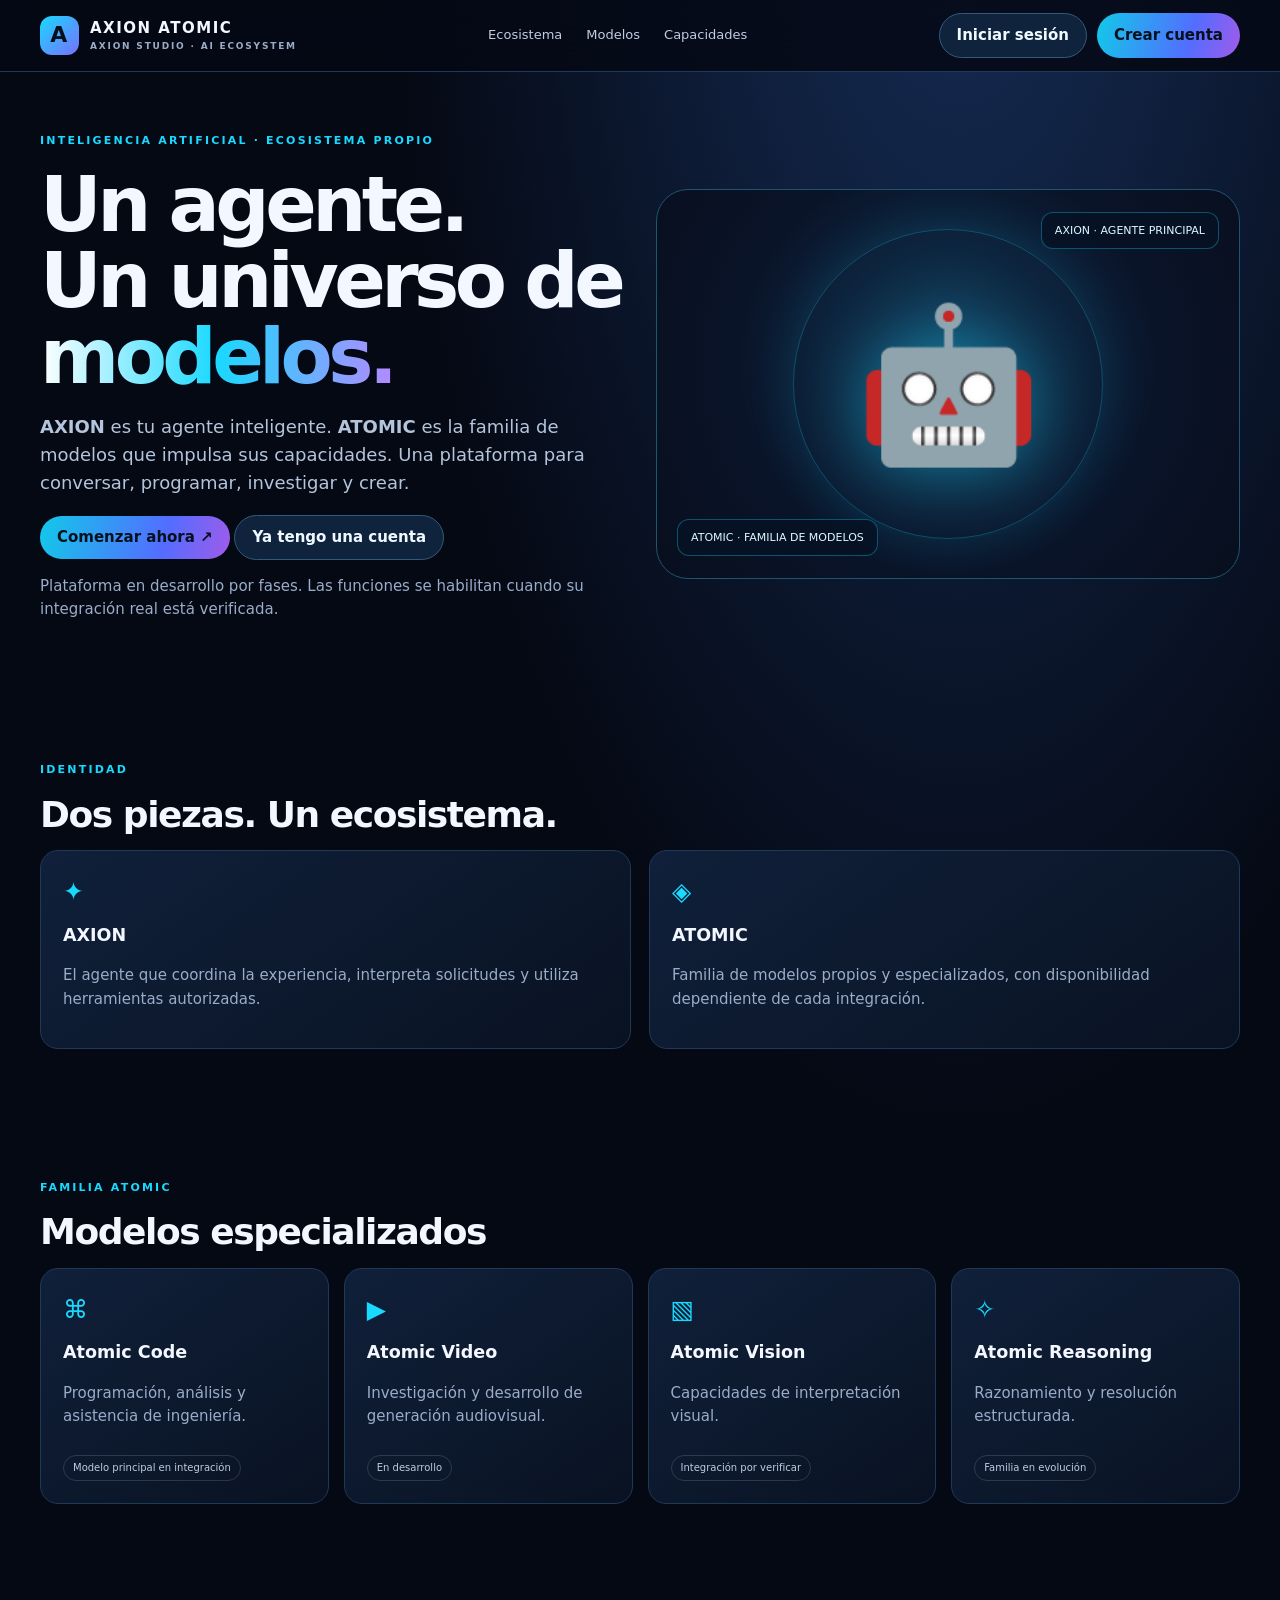
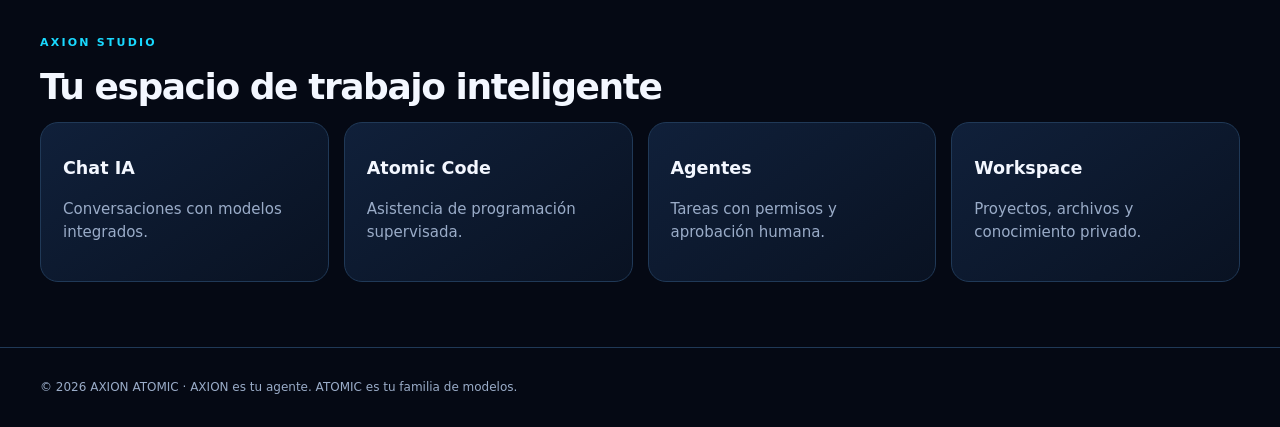
==== frontend/index.html @ 3b895f64 "fix(studio): wire multipart knowledge document upload" ====
<!doctype html>
<html lang="es">
<head>
<meta charset="utf-8"><meta name="viewport" content="width=device-width,initial-scale=1">
<meta name="theme-color" content="#050914"><meta name="description" content="AXION ATOMIC — AXION es tu agente. ATOMIC es la familia de modelos.">
<title>AXION ATOMIC — AXION STUDIO</title>
<style>
:root{color-scheme:dark;--bg:#050914;--panel:#0b162b;--panel2:#101f39;--line:#203957;--cyan:#19d9ff;--blue:#4275ff;--purple:#a855f7;--txt:#f3f7ff;--muted:#9aacc8;--ok:#58d6a0;--warn:#ffc56b}
*{box-sizing:border-box}body{margin:0;background:radial-gradient(ellipse at 75% -10%,#162e58 0,transparent 42%),var(--bg);color:var(--txt);font:15px/1.55 Inter,system-ui,Segoe UI,sans-serif}a{color:inherit;text-decoration:none}button,input,textarea{font:inherit}button{cursor:pointer}.shell{max-width:1200px;width:calc(100% - 36px);margin:auto}.top{height:72px;border-bottom:1px solid var(--line);background:#050914d9;backdrop-filter:blur(16px);position:sticky;top:0;z-index:5}.topin{height:100%;display:flex;align-items:center;justify-content:space-between}.brand{display:flex;align-items:center;gap:11px;font-weight:900;letter-spacing:.1em}.mark{width:39px;height:39px;display:grid;place-items:center;border-radius:12px;background:linear-gradient(135deg,var(--cyan),#7771ff);color:#06101d;font-size:22px}.brand small{display:block;font-size:9px;color:var(--muted);letter-spacing:.2em}.nav{display:flex;gap:24px;color:#c0cde0;font-size:13px}.actions{display:flex;gap:10px}.btn{border:1px solid #315a7a;background:#10233c;color:#eefaff;padding:10px 17px;border-radius:999px;font-weight:750}.btn.primary{background:linear-gradient(105deg,#12c9e9,#536dff 65%,#a05bea);border:0;color:#06111e}.btn:disabled{opacity:.45;cursor:not-allowed}.hero{min-height:570px;display:grid;grid-template-columns:1fr 1fr;align-items:center;gap:32px;padding:60px 0}.eyebrow{font-size:11px;letter-spacing:.2em;text-transform:uppercase;color:var(--cyan);font-weight:850}.hero h1{font-size:clamp(44px,6vw,76px);line-height:1;letter-spacing:-.06em;margin:18px 0}.gradient{background:linear-gradient(90deg,#fff,var(--cyan),#b38aff);color:transparent;background-clip:text}.lead{color:#b4c4db;font-size:18px;max-width:560px}.heroart{min-height:390px;border:1px solid #1d5470;border-radius:32px;background:radial-gradient(circle at 50% 45%,#123b5a,#0a1429 58%,#080e1d);display:grid;place-items:center;position:relative;overflow:hidden}.robot{font-size:150px;filter:drop-shadow(0 0 35px #19d9ff75)}.orbit{position:absolute;width:310px;height:310px;border:1px solid #19d9ff42;border-radius:50%;box-shadow:0 0 50px #19d9ff20}.heroart .tag{position:absolute;border:1px solid #19d9ff55;background:#061224d9;padding:9px 13px;border-radius:12px;font-size:11px;color:#dffaff}.tag.a{top:22px;right:20px}.tag.b{bottom:22px;left:20px}.section{padding:65px 0}.section h2{font-size:36px;letter-spacing:-.04em;margin:8px 0}.muted{color:var(--muted)}.grid{display:grid;grid-template-columns:repeat(4,1fr);gap:15px}.card{border:1px solid var(--line);background:linear-gradient(145deg,#10203a,#091222);border-radius:18px;padding:22px}.card h3{margin:10px 0 5px}.icon{font-size:25px;color:var(--cyan)}.pill{display:inline-block;margin-top:12px;border:1px solid #ffffff24;border-radius:99px;padding:4px 9px;font-size:10px;color:#c0cde0}.split{display:grid;grid-template-columns:1fr 1fr;gap:18px}.foot{padding:30px 0;border-top:1px solid var(--line);color:var(--muted);font-size:12px}
.overlay{position:fixed;inset:0;z-index:20;background:#020611d9;backdrop-filter:blur(10px);display:none;align-items:center;justify-content:center;padding:16px}.overlay.open{display:flex}.dialog{width:min(100%,450px);max-height:92vh;overflow:auto;background:linear-gradient(145deg,#122440,#080f1e);border:1px solid #286080;border-radius:24px;padding:27px;position:relative;box-shadow:0 25px 90px #000b}.close{position:absolute;right:15px;top:12px;border:1px solid #ffffff2b;background:#ffffff0c;color:white;border-radius:50%;width:34px;height:34px;font-size:20px}.tabs{display:grid;grid-template-columns:1fr 1fr;background:#ffffff0b;padding:4px;border-radius:12px;margin:20px 0}.tab{border:0;background:none;color:var(--muted);padding:10px;border-radius:9px}.tab.active{background:#245a82;color:white}.field{display:block;font-size:12px;color:#cbd8e9;margin:12px 0 6px}.input{width:100%;background:#050b18;border:1px solid #29415c;border-radius:10px;padding:12px;color:white;outline:none}.input:focus{border-color:var(--cyan)}.full{width:100%;margin-top:17px}.notice{display:none;margin-top:13px;border:1px solid #bd9149;background:#3b2a12;color:#ffe0a6;border-radius:10px;padding:10px;font-size:12px}.notice.show{display:block}.provider{display:grid;grid-template-columns:1fr 1fr;gap:9px}.provider button{padding:11px;background:#ffffff09;border:1px solid #ffffff25;border-radius:10px;color:#dceaff}.provider button:disabled{opacity:.5;cursor:not-allowed}.workspace{display:none;min-height:80vh}.workspace.show{display:block}.appgrid{display:grid;grid-template-columns:230px 1fr;gap:18px;padding:25px 0}.side,.mainpanel{background:#0b162b;border:1px solid var(--line);border-radius:17px;padding:18px}.side button{display:block;width:100%;text-align:left;padding:10px;border:0;border-radius:9px;background:none;color:#b9c9df;margin:3px 0}.side button.active,.side button:hover{background:#12324d;color:var(--cyan)}.mainpanel{min-height:440px}.adminflag{color:var(--warn);font-size:11px}.hidden{display:none!important}
@media(max-width:850px){.nav{display:none}.hero{grid-template-columns:1fr;text-align:center}.lead{margin:auto}.heroart{min-height:330px}.grid{grid-template-columns:repeat(2,1fr)}}@media(max-width:560px){.shell{width:calc(100% - 26px)}.top{height:64px}.brand{font-size:12px}.actions .btn{padding:8px 10px;font-size:11px}.hero{padding:45px 0}.hero h1{font-size:48px}.grid,.split{grid-template-columns:1fr 1fr}.card{padding:15px}.appgrid{grid-template-columns:1fr}.side{display:flex;overflow:auto}.side button{white-space:nowrap;width:auto}.section h2{font-size:29px}}
</style></head>
<body>
<header class="top"><div class="shell topin"><a class="brand" href="#"><span class="mark">A</span><span>AXION ATOMIC<small>AXION STUDIO · AI ECOSYSTEM</small></span></a><nav class="nav"><a href="#ecosistema">Ecosistema</a><a href="#modelos">Modelos</a><a href="#capacidades">Capacidades</a></nav><div class="actions"><button class="btn" data-open="login">Iniciar sesión</button><button class="btn primary" data-open="register">Crear cuenta</button></div></div></header>
<main id="public">
<section class="shell hero"><div><div class="eyebrow">Inteligencia artificial · Ecosistema propio</div><h1>Un agente.<br>Un universo de <span class="gradient">modelos.</span></h1><p class="lead"><b>AXION</b> es tu agente inteligente. <b>ATOMIC</b> es la familia de modelos que impulsa sus capacidades. Una plataforma para conversar, programar, investigar y crear.</p><p><button class="btn primary" data-open="register">Comenzar ahora ↗</button> <button class="btn" data-open="login">Ya tengo una cuenta</button></p><p class="muted">Plataforma en desarrollo por fases. Las funciones se habilitan cuando su integración real está verificada.</p></div><div class="heroart"><div class="orbit"></div><div class="robot" aria-label="Emblema visual de Axion">🤖</div><div class="tag a">AXION · AGENTE PRINCIPAL</div><div class="tag b">ATOMIC · FAMILIA DE MODELOS</div></div></section>
<section class="section" id="ecosistema"><div class="shell"><div class="eyebrow">Identidad</div><h2>Dos piezas. Un ecosistema.</h2><div class="split"><article class="card"><div class="icon">✦</div><h3>AXION</h3><p class="muted">El agente que coordina la experiencia, interpreta solicitudes y utiliza herramientas autorizadas.</p></article><article class="card"><div class="icon">◈</div><h3>ATOMIC</h3><p class="muted">Familia de modelos propios y especializados, con disponibilidad dependiente de cada integración.</p></article></div></div></section>
<section class="section" id="modelos"><div class="shell"><div class="eyebrow">Familia Atomic</div><h2>Modelos especializados</h2><div class="grid"><article class="card"><div class="icon">⌘</div><h3>Atomic Code</h3><p class="muted">Programación, análisis y asistencia de ingeniería.</p><span class="pill">Modelo principal en integración</span></article><article class="card"><div class="icon">▶</div><h3>Atomic Video</h3><p class="muted">Investigación y desarrollo de generación audiovisual.</p><span class="pill">En desarrollo</span></article><article class="card"><div class="icon">▧</div><h3>Atomic Vision</h3><p class="muted">Capacidades de interpretación visual.</p><span class="pill">Integración por verificar</span></article><article class="card"><div class="icon">✧</div><h3>Atomic Reasoning</h3><p class="muted">Razonamiento y resolución estructurada.</p><span class="pill">Familia en evolución</span></article></div></div></section>
<section class="section" id="capacidades"><div class="shell"><div class="eyebrow">AXION STUDIO</div><h2>Tu espacio de trabajo inteligente</h2><div class="grid"><article class="card"><h3>Chat IA</h3><p class="muted">Conversaciones con modelos integrados.</p></article><article class="card"><h3>Atomic Code</h3><p class="muted">Asistencia de programación supervisada.</p></article><article class="card"><h3>Agentes</h3><p class="muted">Tareas con permisos y aprobación humana.</p></article><article class="card"><h3>Workspace</h3><p class="muted">Proyectos, archivos y conocimiento privado.</p></article></div></div></section>
</main>
<section class="workspace" id="workspace"><div class="shell appgrid"><aside class="side"><button class="active" data-view="home">⌂ Inicio</button><button data-view="chat">✦ Chat IA</button><button data-view="models">◈ Modelos</button><button data-view="agents">◇ Agentes</button><button data-view="code">⌘ Atomic Code</button><button data-view="video">▶ Atomic Video</button><button data-view="projects">▤ Proyectos</button><button data-view="payments">$ Pagos</button><button data-view="knowledge">▧ Conocimiento</button><button data-view="admin" id="adminNav" class="hidden">⚙ Administración</button><button id="logout">Cerrar sesión</button></aside><div class="mainpanel"><div id="viewContent"><div class="eyebrow">AXION STUDIO</div><h2>Tu espacio de trabajo</h2><p class="muted">La sesión se ha validado con el servicio de identidad. Los módulos se conectarán progresivamente a sus APIs autorizadas.</p></div></div></div></section>
<footer class="foot"><div class="shell">© <span id="year"></span> AXION ATOMIC · AXION es tu agente. ATOMIC es tu familia de modelos.</div></footer>
<div class="overlay" id="authOverlay" role="dialog" aria-modal="true" aria-labelledby="authTitle"><div class="dialog"><button class="close" id="closeAuth" aria-label="Cerrar">×</button><div class="brand"><span class="mark">A</span><span>AXION ATOMIC<small>ACCESO SEGURO</small></span></div><h2 id="authTitle">Bienvenido</h2><p class="muted" id="authDesc">Accede a tu espacio de trabajo.</p><div class="tabs"><button class="tab active" data-mode="login">Iniciar sesión</button><button class="tab" data-mode="register">Crear cuenta</button></div><div class="provider"><button type="button" data-oauth="google">G · Continuar con Google</button><button type="button" data-oauth="github">⌘ Continuar con GitHub</button></div><p class="muted" style="font-size:11px">Acceso con Google o GitHub. El administrador debe configurar las credenciales del proveedor.</p><form id="authForm"><div id="nameWrap" class="hidden"><label class="field" for="displayName">Nombre</label><input class="input" id="displayName" autocomplete="name"></div><label class="field" for="email">Correo electrónico</label><input class="input" id="email" type="email" required autocomplete="email"><label class="field" for="password">Contraseña</label><input class="input" id="password" type="password" required minlength="12" autocomplete="current-password"><div id="termsWrap"><label class="field"><input type="checkbox" id="terms"> Acepto los términos y la política de privacidad para crear mi cuenta o continuar con Google/GitHub.</label></div><button class="btn primary full" id="submitAuth">Iniciar sesión</button></form><div class="row" style="display:flex;gap:12px;flex-wrap:wrap;margin-top:12px"><button type="button" class="muted" id="forgotPassword">Olvidé mi contraseña</button><button type="button" class="muted" id="resendVerification">Reenviar verificación</button></div><div class="notice" id="authNotice" role="status" aria-live="polite"></div><p class="muted" style="font-size:10px">La autenticación depende de que el backend esté habilitado de forma segura. No se crean sesiones falsas desde esta interfaz.</p></div></div>
<script>
const API='';let mode='login';const $=s=>document.querySelector(s);const overlay=$('#authOverlay');function notice(t){$('#authNotice').textContent=t;$('#authNotice').classList.add('show')}
function setMode(m){mode=m;$('#authTitle').textContent=m==='register'?'Crear cuenta AXION':'Bienvenido a AXION';$('#authDesc').textContent=m==='register'?'Regístrate con tu correo electrónico.':'Inicia sesión para entrar a AXION STUDIO.';$('#nameWrap').classList.toggle('hidden',m!=='register');$('#terms').required=m==='register';$('#displayName').required=m==='register';$('#password').autocomplete=m==='register'?'new-password':'current-password';$('#submitAuth').textContent=m==='register'?'Crear cuenta':'Iniciar sesión';document.querySelectorAll('[data-mode]').forEach(b=>b.classList.toggle('active',b.dataset.mode===m));$('#authNotice').classList.remove('show')}
function openAuth(m){setMode(m);overlay.classList.add('open');document.body.style.overflow='hidden'}function closeAuth(){overlay.classList.remove('open');document.body.style.overflow=''}
document.querySelectorAll('[data-open]').forEach(b=>b.addEventListener('click',()=>openAuth(b.dataset.open)));
document.querySelectorAll('[data-oauth]').forEach(b=>b.addEventListener('click',()=>{if(!$('#terms').checked){notice('Debes aceptar los términos y la política de privacidad para continuar con Google o GitHub.');return;}location.href=API+'/auth/oauth/'+b.dataset.oauth+'/start?terms_accepted=true';}));document.querySelectorAll('[data-mode]').forEach(b=>b.addEventListener('click',()=>setMode(b.dataset.mode)));$('#closeAuth').onclick=closeAuth;overlay.addEventListener('click',e=>{if(e.target===overlay)closeAuth()});document.addEventListener('keydown',e=>{if(e.key==='Escape')closeAuth()});
function cookie(n){return document.cookie.split('; ').find(x=>x.startsWith(n+'='))?.split('=').slice(1).join('=')||''}
$('#authForm').addEventListener('submit',async e=>{e.preventDefault();$('#authNotice').classList.remove('show');if(mode==='register'&&!$('#terms').checked)return notice('Debes aceptar los términos para continuar.');const payload={email:$('#email').value.trim(),password:$('#password').value};if(mode==='register')Object.assign(payload,{display_name:$('#displayName').value.trim(),terms_accepted:$('#terms').checked});$('#submitAuth').disabled=true;$('#submitAuth').textContent='Conectando…';try{const r=await fetch(API+'/auth/'+(mode==='register'?'register':'login'),{method:'POST',headers:{'Content-Type':'application/json'},credentials:'same-origin',body:JSON.stringify(payload)});const data=await r.json().catch(()=>({}));if(!r.ok)throw Error(data.detail||'El servicio de autenticación no está disponible.');if(mode==='register'){notice(data.message||'Solicitud recibida. Tu cuenta requiere verificación de correo antes de iniciar sesión.');return}await loadWorkspace(data.user)}catch(err){notice('No se pudo completar el acceso: '+err.message+' Comprueba el backend y AUTH_ENABLED.')}finally{$('#submitAuth').disabled=false;$('#submitAuth').textContent=mode==='register'?'Crear cuenta':'Iniciar sesión'}});
$('#forgotPassword').addEventListener('click',async()=>{const email=$('#email').value.trim()||prompt('Escribe el correo de tu cuenta:');if(!email)return;try{const r=await fetch(API+'/auth/password/forgot',{method:'POST',headers:{'Content-Type':'application/json'},body:JSON.stringify({email})});const d=await r.json();if(!r.ok)throw Error(d.detail||'No disponible');notice(d.message)}catch(e){notice('No se pudo procesar la solicitud. Inténtalo más tarde.')}});
$('#resendVerification').addEventListener('click',async()=>{const email=$('#email').value.trim()||prompt('Escribe el correo con el que te registraste:');if(!email)return;try{const r=await fetch(API+'/auth/resend-verification',{method:'POST',headers:{'Content-Type':'application/json'},body:JSON.stringify({email})});const d=await r.json();if(!r.ok)throw Error(d.detail||'No disponible');notice(d.message)}catch(e){notice('No se pudo procesar la solicitud. Inténtalo más tarde.')}});
(async()=>{const fragment=location.hash.slice(1);if(fragment.startsWith('verify-email=')){const token=fragment.slice('verify-email='.length);history.replaceState({},'',location.pathname+location.search);openAuth('login');try{const r=await fetch(API+'/auth/verify-email',{method:'POST',headers:{'Content-Type':'application/json'},body:JSON.stringify({token})});const d=await r.json();if(!r.ok)throw Error(d.detail||'Enlace inválido');notice(d.message)}catch(e){notice('El enlace de verificación no es válido o ha caducado.')}}else if(fragment.startsWith('reset-password=')){const token=fragment.slice('reset-password='.length);history.replaceState({},'',location.pathname+location.search);openAuth('login');const password=prompt('Introduce una nueva contraseña (mínimo 12 caracteres):');if(password){try{const r=await fetch(API+'/auth/password/reset',{method:'POST',headers:{'Content-Type':'application/json'},body:JSON.stringify({token,new_password:password})});const d=await r.json();if(!r.ok)throw Error(d.detail||'Enlace inválido');notice(d.message)}catch(e){notice('No se pudo cambiar la contraseña. Comprueba que el enlace no haya caducado.')}}}})();
async function loadWorkspace(user){try{const r=await fetch(API+'/auth/me',{credentials:'same-origin'});if(!r.ok)throw Error('No se pudo validar la sesión.');const d=await r.json();$('#public').classList.add('hidden');$('#workspace').classList.add('show');closeAuth();await renderHome(d.user||user||{});$('#adminNav').classList.add('hidden')}catch(e){notice(e.message)}}
async function renderHome(user={}){const host=$('#viewContent');host.innerHTML='<div class="eyebrow">AXION STUDIO · PANEL PERSONAL</div><h2>Hola, '+escapeHtml(user.display_name||user.email||'bienvenido')+'</h2><p class="muted">Resumen de tu espacio de trabajo, consultado desde los servicios reales de AXION ATOMIC.</p><div id="homeMetrics" class="grid" style="margin:18px 0"><article class="card"><h3>Proyectos</h3><p class="muted">Consultando…</p></article><article class="card"><h3>Modelo de chat</h3><p class="muted">Consultando catálogo…</p></article><article class="card"><h3>Compras</h3><p class="muted">Verificando…</p></article></div><div class="split"><section class="card"><h3>Tus proyectos recientes</h3><div id="homeProjects" class="muted">Cargando proyectos autorizados…</div><button class="btn" type="button" data-home-view="projects" style="margin-top:14px">Abrir proyectos</button></section><section class="card"><h3>Comienza a trabajar</h3><p class="muted">Abre una conversación dentro de uno de tus proyectos o consulta el catálogo de modelos.</p><button class="btn primary" type="button" data-home-view="chat">Abrir Chat IA</button> <button class="btn" type="button" data-home-view="models" style="margin-top:10px">Ver modelos</button><p class="muted" style="font-size:11px;margin-top:14px">El panel no muestra saldos ni disponibilidad de inferencia que el backend no haya confirmado.</p></section></div>';const metrics=$('#homeMetrics'),projectsHost=$('#homeProjects');const [projectsResult,catalogResult]=await Promise.allSettled([fetch(API+'/auth/projects',{credentials:'same-origin'}),fetch(API+'/billing/catalog',{credentials:'same-origin',headers:{'Accept':'application/json'}})]);let projects=[],catalog=null;let projectState='No disponible',modelState='No disponible',checkoutState='No disponible';if(projectsResult.status==='fulfilled'){const response=projectsResult.value;const data=await response.json().catch(()=>({}));if(response.ok&&Array.isArray(data.items)){projects=data.items;projectState=String(projects.length);projectsHost.innerHTML=projects.length?projects.slice(0,5).map(project=>'<article style="padding:10px 0;border-bottom:1px solid var(--line)"><b>'+escapeHtml(project.name)+'</b><p class="muted" style="font-size:11px;margin:3px 0">Rol: '+escapeHtml(project.role)+' · '+escapeHtml(project.created_at||'Fecha no disponible')+'</p></article>').join(''):'<p class="muted">Todavía no tienes proyectos. Crea uno para iniciar una conversación.</p>';}else{projectsHost.textContent='No se pudieron consultar tus proyectos.';}}else{projectsHost.textContent='No se pudo conectar con el servicio de proyectos.';}if(catalogResult.status==='fulfilled'){const response=catalogResult.value;const data=await response.json().catch(()=>({}));if(response.ok&&Array.isArray(data.models)){catalog=data;const chatModels=data.models.filter(model=>model.available_for_chat===true);modelState=chatModels.length?chatModels.map(model=>model.name||model.code).join(', '):'Sin modelos habilitados';checkoutState=data.checkout_enabled===true?'Habilitado':'Desactivado';}else{modelState='Catálogo no disponible';checkoutState='No confirmado';}}else{modelState='Catálogo no disponible';checkoutState='No confirmado';}metrics.innerHTML='<article class="card"><div class="icon">▤</div><h3>Proyectos</h3><p style="font-size:24px;font-weight:800">'+escapeHtml(projectState)+'</p><p class="muted">Proyectos con membresía en tu cuenta</p></article><article class="card"><div class="icon">◈</div><h3>Modelo de chat</h3><p style="font-weight:800">'+escapeHtml(modelState)+'</p><p class="muted">Según el catálogo público del servidor; no es una prueba de runtime</p></article><article class="card"><div class="icon">$</div><h3>Compras</h3><p style="font-weight:800">'+escapeHtml(checkoutState)+'</p><p class="muted">Estado de checkout publicado por el servidor</p></article>';host.querySelectorAll('[data-home-view]').forEach(button=>button.addEventListener('click',()=>{const target=document.querySelector('[data-view="'+button.dataset.homeView+'"]');if(target)target.click();}));}
function escapeHtml(s){return String(s).replace(/[&<>"']/g,c=>({'&':'&amp;','<':'&lt;','>':'&gt;','"':'&quot;',"'":'&#39;'}[c]))}
async function renderProjects(){const host=$('#viewContent');host.innerHTML='<div class="eyebrow">TU WORKSPACE</div><h2>Proyectos</h2><p class="muted">Los proyectos se consultan desde tu cuenta y solo aparecen aquellos donde tienes membresía.</p><form id="projectForm" class="card"><label class="field" for="projectName">Nombre del nuevo proyecto</label><input class="input" id="projectName" minlength="2" maxlength="120" required placeholder="Mi proyecto"><button class="btn primary" style="margin-top:12px" type="submit">Crear proyecto</button></form><div id="projectNotice" class="notice" role="status"></div><div id="projectList" class="grid" style="margin-top:18px"><p class="muted">Cargando proyectos…</p></div>';const list=$('#projectList');try{const r=await fetch(API+'/auth/projects',{credentials:'same-origin'});const d=await r.json().catch(()=>({}));if(!r.ok)throw Error(d.detail||'No se pudieron cargar los proyectos.');list.innerHTML=d.items?.length?d.items.map(p=>'<article class="card"><div class="icon">▤</div><h3>'+escapeHtml(p.name)+'</h3><p class="muted">Rol: '+escapeHtml(p.role)+'</p><p class="muted" style="font-size:10px">ID: '+escapeHtml(p.id)+'</p><button class="btn" type="button" data-project-runs="'+escapeHtml(p.id)+'" data-project-name="'+escapeHtml(p.name)+'">Ver ejecuciones</button>'+(['owner','admin','editor'].includes(p.role)?'<button class="btn" style="margin:8px 0 0 6px" type="button" data-project-approvals="'+escapeHtml(p.id)+'" data-project-name="'+escapeHtml(p.name)+'" data-project-role="'+escapeHtml(p.role)+'">Ver aprobaciones</button>':'')+'</article>').join(''):'<p class="muted">Todavía no tienes proyectos. Crea el primero arriba.</p>';list.querySelectorAll('[data-project-runs]').forEach(button=>button.addEventListener('click',()=>renderRuns(button.dataset.projectRuns,button.dataset.projectName)));list.querySelectorAll('[data-project-approvals]').forEach(button=>button.addEventListener('click',()=>renderApprovals(button.dataset.projectApprovals,button.dataset.projectName,button.dataset.projectRole)));}catch(e){list.innerHTML='<p class="muted">'+escapeHtml(e.message)+'</p>';}$('#projectForm').addEventListener('submit',async e=>{e.preventDefault();const button=e.submitter;button.disabled=true;try{const token=decodeURIComponent(cookie('axion_csrf'));const r=await fetch(API+'/auth/projects',{method:'POST',credentials:'same-origin',headers:{'Content-Type':'application/json','X-CSRF-Token':token},body:JSON.stringify({name:$('#projectName').value.trim()})});const d=await r.json().catch(()=>({}));if(!r.ok)throw Error(d.detail||'No se pudo crear el proyecto.');$('#projectNotice').textContent='Proyecto creado correctamente.';$('#projectNotice').classList.add('show');await renderProjects();}catch(e){const n=$('#projectNotice');n.textContent=e.message;n.classList.add('show');}finally{button.disabled=false;}})}
async function renderChat(){const host=$('#viewContent');host.innerHTML='<div class="eyebrow">AXION STUDIO · ATOMIC CODE 1.1</div><h2>Chat IA</h2><p class="muted">Conversación real con el modelo configurado en el backend. El historial se conserva de forma privada por usuario y proyecto. El chat no ejecuta herramientas ni modifica archivos.</p><section class="card"><label for="chatProject">Proyecto</label><select id="chatProject" class="field" style="width:100%;margin:8px 0"><option value="">Cargando proyectos…</option></select><div id="chatMessages" aria-live="polite" style="min-height:180px;max-height:48vh;overflow:auto;margin:16px 0"><p class="muted">Selecciona un proyecto para comenzar.</p></div><form id="chatForm"><label for="chatInput">Tu mensaje</label><textarea id="chatInput" class="field" rows="3" maxlength="20000" required placeholder="¿En qué puedo ayudarte con este proyecto?" style="width:100%;margin:8px 0"></textarea><button class="btn primary" id="chatSend" type="submit">Enviar mensaje</button></form><p id="chatNotice" class="muted" role="status" style="margin-top:10px"></p></section>';const select=$('#chatProject'),messagesHost=$('#chatMessages'),form=$('#chatForm'),input=$('#chatInput'),send=$('#chatSend'),notice=$('#chatNotice');let projects=[],messages=[],historyRequest=0,historyReady=false,chatInFlight=false;try{const response=await fetch(API+'/auth/projects',{credentials:'same-origin'});const data=await response.json().catch(()=>({}));if(!response.ok)throw Error(data.detail||'No se pudieron cargar tus proyectos.');projects=data.items||[];select.innerHTML=projects.length?projects.map(p=>'<option value="'+escapeHtml(p.id)+'">'+escapeHtml(p.name)+' · '+escapeHtml(p.role)+'</option>').join(''):'<option value="">No tienes proyectos</option>';send.disabled=!projects.length;}catch(error){select.innerHTML='<option value="">No disponible</option>';messagesHost.textContent=error.message;send.disabled=true;return;}function draw(){messagesHost.innerHTML=messages.length?messages.map(m=>'<article class="card" style="margin:10px 0"><p class="muted">'+(m.role==='user'?'TÚ':'ATOMIC CODE 1.1')+'</p><p style="white-space:pre-wrap;overflow-wrap:anywhere">'+escapeHtml(m.content)+'</p></article>').join(''):'<p class="muted">Escribe un mensaje para iniciar la conversación.</p>';messagesHost.scrollTop=messagesHost.scrollHeight;}async function loadHistory(projectId){const request=++historyRequest;historyReady=false;messages=[];draw();send.disabled=true;notice.textContent='Cargando historial privado del proyecto…';try{const response=await fetch(API+'/workspace/chat/history?project_id='+encodeURIComponent(projectId),{credentials:'same-origin',headers:{'Accept':'application/json'}});const data=await response.json().catch(()=>({}));if(!response.ok)throw Error(data.detail||'No se pudo cargar el historial.');if(request!==historyRequest||select.value!==projectId)return;messages=Array.isArray(data.messages)?data.messages:[];historyReady=true;draw();notice.textContent=messages.length?'Historial recuperado.':'No hay conversaciones guardadas en este proyecto.';}catch(error){if(request===historyRequest){historyReady=false;notice.textContent=error.message;}}finally{if(request===historyRequest)send.disabled=!select.value||!historyReady||chatInFlight;}}select.addEventListener('change',()=>loadHistory(select.value));if(projects.length)await loadHistory(select.value);form.addEventListener('submit',async event=>{event.preventDefault();const value=input.value.trim(),projectId=select.value;if(!value||!projectId||!historyReady||chatInFlight||send.disabled)return;chatInFlight=true;const requestProject=projectId;const previous=messages;const next=[...messages,{role:'user',content:value}];let trimmed=false;while(next.length>100||next.reduce((sum,message)=>sum+message.content.length,0)>40000){const removeCount=next.length>2?2:1;next.splice(0,removeCount);trimmed=true;}messages=next;input.value='';draw();send.disabled=true;notice.textContent=trimmed?'Se conservó el contexto más reciente para respetar los límites de 100 mensajes y 40000 caracteres. ATOMIC CODE está preparando una respuesta…':'ATOMIC CODE está preparando una respuesta…';try{const response=await fetch(API+'/workspace/chat/completions',{method:'POST',credentials:'same-origin',headers:{'Content-Type':'application/json','X-CSRF-Token':decodeURIComponent(cookie('axion_csrf'))},body:JSON.stringify({project_id:projectId,messages:next,temperature:0.2,max_tokens:2048,stream:false})});const data=await response.json().catch(()=>({}));if(!response.ok)throw Error(data.detail||'No se pudo completar la conversación.');const answer=data.choices?.[0]?.message?.content;if(typeof answer!=='string'||!answer)throw Error('El backend devolvió una respuesta vacía o inválida.');if(select.value===requestProject){messages=[...next,{role:'assistant',content:answer}];draw();notice.textContent='Respuesta recibida y guardada en el historial del proyecto.';}}catch(error){if(select.value===requestProject){messages=previous;draw();input.value=value;notice.textContent=error.message;}}finally{chatInFlight=false;send.disabled=!historyReady||!select.value;input.focus();}});}

async function renderApprovals(projectId,projectName,role){const host=$('#viewContent');host.innerHTML='<div class="eyebrow">WORKSPACE · SUPERVISIÓN</div><h2>Aprobaciones de '+escapeHtml(projectName)+'</h2><p class="muted">Las decisiones quedan registradas por tu usuario. Aprobar una solicitud no ejecuta automáticamente la acción: después debes abrir el historial y reanudar la ejecución para que AXION aplique únicamente lo aprobado.</p><button class="btn" id="backApprovalProjects" type="button">← Volver a proyectos</button><div id="approvalList" style="margin-top:18px"><p class="muted">Cargando aprobaciones…</p></div>';$('#backApprovalProjects').onclick=renderProjects;const list=$('#approvalList');try{const r=await fetch(API+'/workspace/agent/approvals?project_id='+encodeURIComponent(projectId),{credentials:'same-origin'});const d=await r.json().catch(()=>({}));if(!r.ok)throw Error(d.detail||'No se pudieron cargar las aprobaciones.');const cards=[];for(const item of (d.items||[])){cards.push({kind:'action',id:item.id,title:item.what||item.tool||'Acción propuesta',detail:item.modification||'',state:item.state||'pending',expires:item.expires_at||''})}for(const item of (d.plan_items||[])){cards.push({kind:'plan',id:item.id,title:item.goal||'Plan propuesto',detail:item.plan_json||'',state:item.status||'pending',expires:''})}list.innerHTML=cards.length?cards.map(item=>'<article class="card" style="margin:12px 0"><h3>'+escapeHtml(item.title)+'</h3><p class="muted">Tipo: '+(item.kind==='action'?'Acción':'Plan')+' · Estado: '+escapeHtml(item.state)+'</p><p class="muted">'+escapeHtml(item.detail)+'</p>'+(item.expires?'<p class="muted" style="font-size:11px">Expira: '+escapeHtml(item.expires)+'</p>':'')+(item.state==='pending'&&['owner','admin'].includes(role)?'<button class="btn" type="button" data-approval-kind="'+item.kind+'" data-approval-id="'+escapeHtml(item.id)+'" data-approval-value="true">Aprobar</button> <button class="btn" type="button" data-approval-kind="'+item.kind+'" data-approval-id="'+escapeHtml(item.id)+'" data-approval-value="false">Rechazar</button>':'')+'</article>').join(''):'<p class="muted">No hay aprobaciones pendientes en este proyecto.</p>';list.querySelectorAll('[data-approval-id]').forEach(button=>button.addEventListener('click',async()=>{button.disabled=true;const kind=button.dataset.approvalKind,id=button.dataset.approvalId,approved=button.dataset.approvalValue==='true';try{const token=decodeURIComponent(cookie('axion_csrf'));const endpoint=kind==='plan'?'/workspace/agent/plan-approvals/':'/workspace/agent/approvals/';const response=await fetch(API+endpoint+encodeURIComponent(id)+'?project_id='+encodeURIComponent(projectId),{method:'POST',credentials:'same-origin',headers:{'Content-Type':'application/json','X-CSRF-Token':token},body:JSON.stringify({approved,note:'Decisión registrada desde AXION STUDIO'})});const result=await response.json().catch(()=>({}));if(!response.ok)throw Error(result.detail||'No se pudo registrar la decisión.');await renderApprovals(projectId,projectName,role);}catch(error){button.disabled=false;const note=document.createElement('p');note.className='muted';note.textContent=error.message;button.parentElement.appendChild(note);}}));}catch(e){list.innerHTML='<p class="muted">'+escapeHtml(e.message)+'</p>';}}
async function renderRuns(projectId,projectName){const host=$('#viewContent');host.innerHTML='<div class="eyebrow">WORKSPACE · EJECUCIONES</div><h2>Historial de '+escapeHtml(projectName)+'</h2><p class="muted">Solo se muestran ejecuciones del proyecto autorizado. Esta vista no inicia ni reanuda tareas.</p><button class="btn" id="backProjects" type="button">← Volver a proyectos</button><div id="runList" style="margin-top:18px"><p class="muted">Cargando historial…</p></div>';$('#backProjects').onclick=renderProjects;const list=$('#runList');try{const r=await fetch(API+'/workspace/agent/runs?project_id='+encodeURIComponent(projectId),{credentials:'same-origin'});const d=await r.json().catch(()=>({}));if(!r.ok)throw Error(d.detail||'No se pudo cargar el historial.');list.innerHTML=d.items?.length?d.items.map(run=>'<article class="card" style="margin:12px 0"><h3>'+escapeHtml(run.goal)+'</h3><p class="muted">Estado: '+escapeHtml(run.status)+' · Pasos: '+escapeHtml(run.steps??0)+'</p><p class="muted" style="font-size:11px">Actualizado: '+escapeHtml(run.updated_at||'No disponible')+'</p><button class="btn" type="button" data-run-detail="'+escapeHtml(run.id)+'">Ver detalle</button></article>').join(''):'<p class="muted">Este proyecto todavía no tiene ejecuciones persistidas.</p>';list.querySelectorAll('[data-run-detail]').forEach(button=>button.addEventListener('click',()=>renderRunDetail(button.dataset.runDetail,projectId,projectName)));}catch(e){list.innerHTML='<p class="muted">'+escapeHtml(e.message)+'</p>';}}
async function renderRunDetail(runId,projectId,projectName){const host=$('#viewContent');host.innerHTML='<div class="eyebrow">WORKSPACE · DETALLE</div><h2>Detalle de ejecución</h2><button class="btn" id="backRuns" type="button">← Volver al historial</button><div id="runDetail" style="margin-top:18px"><p class="muted">Cargando detalle…</p></div>';$('#backRuns').onclick=()=>renderRuns(projectId,projectName);try{const r=await fetch(API+'/workspace/agent/runs/'+encodeURIComponent(runId)+'?project_id='+encodeURIComponent(projectId),{credentials:'same-origin'});const d=await r.json().catch(()=>({}));if(!r.ok)throw Error(d.detail||'No se pudo cargar el detalle.');const detail=$('#runDetail');detail.innerHTML='<article class="card"><h3>'+escapeHtml(d.goal)+'</h3><p class="muted">Estado: '+escapeHtml(d.status)+' · Pasos: '+escapeHtml(d.steps??0)+'</p><p>'+escapeHtml(d.final||d.error||'La ejecución todavía no tiene un resultado final.')+'</p><h3>Acciones pendientes</h3><pre style="white-space:pre-wrap;overflow-wrap:anywhere">'+escapeHtml(JSON.stringify(d.pending_actions||[],null,2))+'</pre>'+(d.status==='awaiting_approval'?'<p class="muted">Después de aprobar o rechazar las acciones desde Aprobaciones, puedes reanudar esta ejecución. Las acciones reclamadas o inciertas nunca se repiten automáticamente.</p><button class="btn primary" id="resumeAgentRun" type="button">Reanudar ejecución</button>':'')+'<h3>Registro de conversación</h3><pre style="white-space:pre-wrap;overflow-wrap:anywhere">'+escapeHtml(JSON.stringify(d.messages||[],null,2))+'</pre></article>';const resume=$('#resumeAgentRun');if(resume)resume.addEventListener('click',async()=>{resume.disabled=true;resume.textContent='Reanudando…';try{const token=decodeURIComponent(cookie('axion_csrf'));const response=await fetch(API+'/workspace/agent/runs/'+encodeURIComponent(runId)+'/resume?project_id='+encodeURIComponent(projectId),{method:'POST',credentials:'same-origin',headers:{'X-CSRF-Token':token}});const result=await response.json().catch(()=>({}));if(!response.ok)throw Error(result.detail||'No se pudo reanudar la ejecución.');await renderRunDetail(runId,projectId,projectName);}catch(error){resume.disabled=false;resume.textContent='Reanudar ejecución';const note=document.createElement('p');note.className='muted';note.textContent=error.message;resume.parentElement.appendChild(note);}});}catch(e){$('#runDetail').innerHTML='<p class="muted">'+escapeHtml(e.message)+'</p>';}}

async function renderModels(){const host=$('#viewContent');host.innerHTML='<div class="eyebrow">CATÁLOGO OFICIAL · AXION STUDIO</div><h2>Modelos ATOMIC</h2><p class="muted">Disponibilidad y estado comercial consultados desde el catálogo del servidor. La vista no habilita compras ni facturación.</p><div id="catalogStatus" class="muted" role="status">Consultando catálogo…</div><div id="catalogModels" class="grid" style="margin-top:18px"></div>';const status=$('#catalogStatus'),list=$('#catalogModels');try{const response=await fetch(API+'/billing/catalog',{headers:{'Accept':'application/json'},credentials:'same-origin'});const data=await response.json().catch(()=>({}));if(!response.ok)throw Error(data.detail||'El catálogo no está disponible.');if(!Array.isArray(data.models))throw Error('El catálogo devolvió un formato no válido.');status.textContent=data.status==='preview_only'?'Catálogo informativo · Las compras están desactivadas.':'Estado comercial: '+escapeHtml(data.status||'No disponible');list.innerHTML=data.models.length?data.models.map(model=>'<article class="card"><div class="icon">◈</div><h3>'+escapeHtml(model.name||model.code)+'</h3><p class="muted">'+escapeHtml(model.description||'')+'</p><p class="muted">Código: '+escapeHtml(model.code)+'</p><span class="pill">'+(model.available_for_chat?'Disponible en catálogo':'Disponibilidad no confirmada')+'</span><p class="muted" style="font-size:12px;margin-top:12px">'+(model.billing_enabled?'Facturación habilitada':'Facturación todavía no habilitada')+'</p></article>').join(''):'<p class="muted">No hay modelos publicados en el catálogo.</p>';if(data.checkout_enabled!==true){const note=document.createElement('p');note.className='muted';note.style.marginTop='16px';note.textContent='La compra de planes y paquetes todavía no está habilitada. No se realizará ningún cargo desde esta pantalla.';list.appendChild(note);}}catch(error){status.textContent='No se pudo consultar el catálogo.';list.innerHTML='<p class="muted">'+escapeHtml(error.message)+'</p>';}}
async function renderPayments(){const host=$('#viewContent');host.innerHTML='<div class="eyebrow">CUENTA · FACTURACIÓN</div><h2>Mis pagos</h2><p class="muted">Consulta tus órdenes de pago y su historial. Esta sección es de solo lectura: no crea órdenes, no confirma transferencias ni acredita créditos.</p><div id="paymentStatus" class="muted" role="status">Cargando tus órdenes…</div><div id="paymentList" style="margin-top:18px"></div>';const status=$('#paymentStatus'),list=$('#paymentList');try{const response=await fetch(API+'/billing/orders?limit=50&offset=0',{credentials:'same-origin',headers:{'Accept':'application/json'}});const data=await response.json().catch(()=>({}));if(!response.ok)throw Error(data.detail||'No se pudo consultar el historial de pagos.');const items=Array.isArray(data.items)?data.items:[];status.textContent='Órdenes encontradas: '+String(data.total??items.length);if(!items.length){list.innerHTML='<article class="card"><h3>Todavía no tienes órdenes</h3><p class="muted">Cuando exista un proceso de compra habilitado, tus órdenes aparecerán aquí.</p></article>';return;}list.innerHTML=items.map(order=>{const amount=(Number(order.amount_minor)/100).toFixed(2)+' '+escapeHtml(order.currency||'USD');const statusLabels={pending:'Pendiente',paid:'Pagada',expired:'Vencida',cancelled:'Cancelada',failed:'Fallida',review:'En revisión'};return '<article class="card" style="margin:12px 0"><div style="display:flex;justify-content:space-between;gap:12px;flex-wrap:wrap"><h3>Orden '+escapeHtml(order.id)+'</h3><span class="pill">'+escapeHtml(statusLabels[order.status]||order.status||'Desconocido')+'</span></div><p class="muted">Producto: '+escapeHtml(order.product_code)+'</p><p><b>'+amount+'</b> · Créditos: '+escapeHtml(order.credits)+'</p><p class="muted" style="font-size:11px">Creada: '+escapeHtml(order.created_at||'No disponible')+'</p><button class="btn" type="button" data-payment-detail="'+escapeHtml(order.id)+'">Ver historial</button><div id="payment-detail-'+escapeHtml(order.id)+'" style="margin-top:10px"></div></article>';}).join('');list.querySelectorAll('[data-payment-detail]').forEach(button=>button.addEventListener('click',async()=>{const id=button.dataset.paymentDetail,box=$('#payment-detail-'+CSS.escape(id));button.disabled=true;box.textContent='Consultando historial…';try{const r=await fetch(API+'/billing/orders/'+encodeURIComponent(id),{credentials:'same-origin',headers:{'Accept':'application/json'}});const detail=await r.json().catch(()=>({}));if(!r.ok)throw Error(detail.detail||'No se pudo consultar esta orden.');const events=Array.isArray(detail.events)?detail.events:[];box.innerHTML=events.length?'<h4>Eventos registrados</h4>'+events.map(event=>'<p class="muted" style="font-size:12px">'+escapeHtml(event.type)+' · '+escapeHtml(event.created_at||'')+'</p>').join(''):'<p class="muted">Esta orden no tiene eventos adicionales.</p>';button.textContent='Actualizar historial';}catch(error){box.textContent=error.message;}finally{button.disabled=false;}}));}catch(error){status.textContent='No se pudo cargar el historial.';list.innerHTML='<p class="muted">'+escapeHtml(error.message)+'</p>';}}
async function renderAdminAccess(){const host=$('#viewContent');host.innerHTML='<div class="eyebrow">AXION ATOMIC · SEGURIDAD</div><h2>Administración</h2><p class="muted">Consulta los permisos administrativos globales asignados a tu cuenta. Esta pantalla no concede roles ni permite modificar pagos, usuarios o créditos.</p><div id="adminAccessStatus" class="muted" role="status">Verificando autorización…</div><div id="adminAccessDetails" class="grid" style="margin-top:18px"></div>';const status=$('#adminAccessStatus'),details=$('#adminAccessDetails');try{const response=await fetch(API+'/admin/access/me',{credentials:'same-origin',headers:{'Accept':'application/json'}});const data=await response.json().catch(()=>({}));if(!response.ok)throw Error(data.detail||'No se pudo verificar el acceso administrativo.');const roles=Array.isArray(data.roles)?data.roles:[],permissions=Array.isArray(data.permissions)?data.permissions:[];status.textContent=data.administration_enabled?'Acceso administrativo reconocido.':'Tu cuenta no tiene roles administrativos globales asignados.';details.innerHTML='<article class="card"><h3>Roles globales</h3>'+(roles.length?'<ul>'+roles.map(role=>'<li>'+escapeHtml(role)+'</li>').join('')+'</ul>':'<p class="muted">Sin roles asignados.</p>')+'</article><article class="card"><h3>Permisos efectivos</h3>'+(permissions.length?'<ul>'+permissions.map(permission=>'<li>'+escapeHtml(permission)+'</li>').join('')+'</ul>':'<p class="muted">No hay permisos administrativos.</p>')+'</article><article class="card"><h3>Estado de operaciones</h3><p class="muted">Cambios administrativos: '+(data.mutations_enabled===true?'Habilitados por servidor':'Deshabilitados')+'</p><p class="muted">Esta versión ofrece únicamente consulta de permisos.</p></article>';}catch(error){status.textContent='No se pudo verificar el acceso.';details.innerHTML='<article class="card"><p class="muted">'+escapeHtml(error.message)+'</p><p class="muted">La interfaz no concede acceso alternativo si el servidor no puede verificar la sesión.</p></article>';}}
async function renderAgents(){const host=$('#viewContent');host.innerHTML='<div class="eyebrow">AXION STUDIO · AXION</div><h2>Centro de agentes</h2><p class="muted">AXION puede analizar tu proyecto y proponer cambios. Las herramientas de lectura son automáticas; cualquier modificación requiere aprobación humana. La ejecución de comandos no está habilitada en este runtime.</p><section class="card"><label class="field" for="agentProject">Proyecto</label><select id="agentProject" class="input" style="width:100%"><option value="">Cargando proyectos…</option></select><label class="field" for="agentGoal">Objetivo de la tarea</label><textarea id="agentGoal" class="input" rows="5" maxlength="10000" minlength="5" placeholder="Describe qué necesitas que AXION analice o modifique…" required></textarea><button class="btn primary" id="agentPlanSubmit" type="button" disabled>Iniciar agente</button><p id="agentNotice" class="muted" role="status" aria-live="polite"></p></section><section id="agentPlan" style="margin-top:16px"></section>';const project=$('#agentProject'),goal=$('#agentGoal'),submit=$('#agentPlanSubmit'),notice=$('#agentNotice'),output=$('#agentPlan');let projects=[];const update=()=>{submit.disabled=!project.value||goal.value.trim().length<5||goal.value.length>10000};goal.addEventListener('input',update);project.addEventListener('change',update);try{const response=await fetch(API+'/auth/projects',{credentials:'same-origin'});const data=await response.json().catch(()=>({}));if(!response.ok)throw Error(data.detail||'No se pudieron consultar los proyectos.');projects=(data.items||[]).filter(p=>['owner','admin','editor'].includes(p.role));project.innerHTML=projects.map(p=>'<option value="'+escapeHtml(p.id)+'">'+escapeHtml(p.name)+' · '+escapeHtml(p.role)+'</option>').join('');if(!projects.length){project.innerHTML='<option value="">No hay proyectos con permisos de edición</option>';notice.textContent='Necesitas ser propietario, administrador o editor del proyecto.';}update();}catch(error){project.innerHTML='<option value="">No disponible</option>';notice.textContent=error.message;return;}uploadButton.addEventListener('click',async()=>{
const selected=fileInput.files&&fileInput.files[0],projectId=project.value;
if(!selected||!projectId||!canEdit()||busy)return;
if(selected.size>5*1024*1024){uploadNotice.textContent='El archivo supera el límite de 5 MB.';return;}
busy=true;updateSubmit();uploadNotice.textContent='Extrayendo e indexando documento…';
try{
const form=new FormData();form.append('file',selected);
const response=await fetch(API+'/workspace/knowledge/upload?'+new URLSearchParams({project_id:projectId}),{method:'POST',credentials:'same-origin',headers:{'X-CSRF-Token':decodeURIComponent(cookie('axion_csrf'))},body:form});
const data=await response.json().catch(()=>({}));
if(!response.ok)throw Error(data.detail||'No se pudo indexar el documento.');
uploadNotice.textContent='Documento indexado: '+String(data.chunks)+' fragmentos.';fileInput.value='';await loadSources();
}catch(error){uploadNotice.textContent=error.message;}
finally{busy=false;updateSubmit();}
});
submit.addEventListener('click',async()=>{const projectId=project.value,text=goal.value.trim(),selected=projects.find(p=>p.id===projectId);if(!selected||text.length<5)return;submit.disabled=true;notice.textContent='AXION está iniciando el runtime persistente…';output.innerHTML='';try{const token=decodeURIComponent(cookie('axion_csrf'));const response=await fetch(API+'/workspace/agent/runs',{method:'POST',credentials:'same-origin',headers:{'Content-Type':'application/json','X-CSRF-Token':token},body:JSON.stringify({project_id:projectId,goal:text})});const data=await response.json().catch(()=>({}));if(!response.ok)throw Error(data.detail||'No se pudo iniciar el agente.');const pending=Array.isArray(data.pending_actions)?data.pending_actions:[];output.innerHTML='<article class="card"><h3>Ejecución persistida</h3><p class="muted">ID: '+escapeHtml(data.run_id)+'</p><p class="muted">Estado: '+escapeHtml(data.status)+' · Pasos: '+escapeHtml(data.steps??0)+'</p>'+(data.final?'<p>'+escapeHtml(data.final)+'</p>':'')+(data.error?'<p class="muted">'+escapeHtml(data.error)+'</p>':'')+(pending.length?'<h3>Acciones que requieren aprobación</h3>'+pending.map(p=>'<p class="muted">'+escapeHtml(p.tool)+': '+escapeHtml(p.summary)+'</p>').join(''):'')+'<p class="muted">Las modificaciones no se aplican hasta que un propietario o administrador las apruebe.</p><button class="btn" id="agentShowRuns" type="button">Ver historial</button> <button class="btn" id="agentShowApprovals" type="button">Ver aprobaciones</button></article>';$('#agentShowRuns').onclick=()=>renderRuns(projectId,selected.name);$('#agentShowApprovals').onclick=()=>renderApprovals(projectId,selected.name,selected.role);notice.textContent='Runtime ejecutado y snapshot guardado.';}catch(error){notice.textContent=error.message;}finally{update();}})}

async function renderKnowledge(){
const host=$('#viewContent');
host.innerHTML='<div class="eyebrow">WORKSPACE · CONOCIMIENTO</div><h2>Conocimiento del proyecto</h2><p class="muted">Añade documentación al índice privado de un proyecto. Puedes consultar las fuentes indexadas, reindexar una fuente con contenido actualizado o eliminarla. No incluyas contraseñas, tokens ni claves.</p><section class="card"><label class="field" for="knowledgeProject">Proyecto</label><select id="knowledgeProject" class="input" style="width:100%"><option value="">Cargando proyectos…</option></select><label class="field" for="knowledgeSource">Nombre de la fuente</label><input id="knowledgeSource" class="input" maxlength="500" value="Documento manual" placeholder="Ej. Arquitectura del proyecto"><label class="field" for="knowledgeText">Contenido</label><textarea id="knowledgeText" class="input" rows="10" maxlength="100000" required placeholder="Pega documentación o notas del proyecto. Máximo 100000 caracteres."></textarea><div style="display:flex;justify-content:space-between;gap:12px;flex-wrap:wrap;margin-top:10px"><small class="muted" id="knowledgeCount">0 / 100000 caracteres</small><button class="btn primary" id="knowledgeSubmit" type="button" disabled>Indexar como nueva fuente</button></div><p id="knowledgeNotice" class="muted" role="status" aria-live="polite" style="margin-top:12px"></p></section><section class="card" style="margin-top:14px"><h3>Importar documento</h3><p class="muted">Carga PDF, DOCX, TXT o Markdown. Máximo 5 MB por archivo y 100000 caracteres extraídos. El backend valida el contenido y los permisos.</p><label class="field" for="knowledgeFile">Archivo</label><input id="knowledgeFile" class="input" type="file" accept=".pdf,.docx,.txt,.md" style="width:100%"><button class="btn primary" id="knowledgeUpload" type="button" disabled style="margin-top:10px">Subir e indexar documento</button><p class="muted" id="knowledgeUploadNotice" role="status" aria-live="polite"></p></section><section class="card" style="margin-top:14px"><div style="display:flex;justify-content:space-between;gap:12px;align-items:center;flex-wrap:wrap"><h3>Fuentes del proyecto</h3><button class="btn" id="knowledgeRefresh" type="button" disabled>Actualizar lista</button></div><p class="muted" id="knowledgeListNotice" role="status" aria-live="polite">Selecciona un proyecto para consultar sus fuentes.</p><div id="knowledgeSources" style="display:grid;gap:10px"></div></section><section class="card" style="margin-top:14px"><h3>Cómo consultar este conocimiento</h3><p class="muted">Abre Chat IA y selecciona el mismo proyecto. AXION recuperará contexto de sus documentos durante las conversaciones autorizadas.</p><button class="btn" id="knowledgeOpenChat" type="button">Abrir Chat IA</button></section>';
const project=$('#knowledgeProject'),source=$('#knowledgeSource'),content=$('#knowledgeText'),submit=$('#knowledgeSubmit'),notice=$('#knowledgeNotice'),count=$('#knowledgeCount'),list=$('#knowledgeSources'),listNotice=$('#knowledgeListNotice'),refresh=$('#knowledgeRefresh'),fileInput=$('#knowledgeFile'),uploadButton=$('#knowledgeUpload'),uploadNotice=$('#knowledgeUploadNotice');
let projects=[],busy=false;
const canEdit=()=>{const p=projects.find(x=>x.id===project.value);return !!p&&['owner','admin','editor'].includes(p.role);};
const updateSubmit=()=>{submit.disabled=busy||!canEdit()||!content.value.trim()||content.value.length>100000;uploadButton.disabled=busy||!canEdit()||!fileInput.files.length;};
const request=async(url,options={})=>{const response=await fetch(API+url,{credentials:'same-origin',...options,headers:{...(options.headers||{}),'X-CSRF-Token':decodeURIComponent(cookie('axion_csrf'))}});const data=await response.json().catch(()=>({}));if(!response.ok)throw Error(data.detail||'No se pudo completar la operación.');return data;};
async function loadSources(){
const projectId=project.value;list.replaceChildren();if(!projectId){listNotice.textContent='Selecciona un proyecto para consultar sus fuentes.';return;}
listNotice.textContent='Cargando fuentes…';refresh.disabled=true;
try{
const data=await request('/workspace/knowledge/sources?'+new URLSearchParams({project_id:projectId,limit:'100'}),{method:'GET',headers:{}});
if(project.value!==projectId)return;
list.replaceChildren();
const sources=Array.isArray(data.sources)?data.sources:[];
if(!sources.length){listNotice.textContent='Este proyecto todavía no tiene fuentes indexadas.';}
else{listNotice.textContent=sources.length+' fuentes mostradas'+(data.truncated?' · lista parcial, refina la gestión en otra consulta':'')+'.';}
for(const item of sources){
const card=document.createElement('div');card.className='card';card.style.cssText='padding:12px;display:flex;justify-content:space-between;gap:12px;align-items:center;flex-wrap:wrap';
const meta=document.createElement('div');meta.style.cssText='min-width:0;flex:1';
const name=document.createElement('strong');name.textContent=item.source||'Fuente sin nombre';
const detail=document.createElement('p');detail.className='muted';detail.style.margin='4px 0 0';detail.textContent=String(item.chunks||0)+' fragmentos'+(item.legacy?' · documento antiguo sin identificador administrable':'');
meta.append(name,detail);card.append(meta);
if(canEdit()&&!item.legacy&&item.source_id){
const actions=document.createElement('div');actions.style.cssText='display:flex;gap:8px;flex-wrap:wrap';
const replace=document.createElement('button');replace.className='btn';replace.type='button';replace.textContent='Reindexar con el editor';replace.addEventListener('click',async()=>{
const text=content.value.trim(),projectId=project.value;if(!text){notice.textContent='Escribe el nuevo contenido en el editor antes de reindexar.';content.focus();return;}
if(!confirm('La fuente completa será sustituida por el contenido del editor. ¿Continuar?'))return;
busy=true;updateSubmit();replace.disabled=true;notice.textContent='Reindexando fuente…';
try{const result=await request('/workspace/knowledge/sources/'+encodeURIComponent(item.source_id),{method:'PUT',headers:{'Content-Type':'application/json'},body:JSON.stringify({project_id:projectId,source:source.value.trim()||item.source,text})});notice.textContent='Fuente actualizada correctamente: '+String(result.chunks)+' fragmentos.';content.value='';count.textContent='0 / 100000 caracteres';await loadSources();}
catch(error){notice.textContent=error.message;}
finally{busy=false;updateSubmit();replace.disabled=false;}
});
const remove=document.createElement('button');remove.className='btn';remove.type='button';remove.textContent='Eliminar';remove.addEventListener('click',async()=>{
if(!confirm('¿Eliminar todos los fragmentos de «'+(item.source||'esta fuente')+'» de este proyecto? Esta acción no se puede deshacer.'))return;
busy=true;remove.disabled=true;notice.textContent='Eliminando fuente…';
try{await request('/workspace/knowledge/sources/'+encodeURIComponent(item.source_id)+'?'+new URLSearchParams({project_id:projectId}),{method:'DELETE'});notice.textContent='Fuente eliminada del proyecto.';await loadSources();}
catch(error){notice.textContent=error.message;}
finally{busy=false;updateSubmit();remove.disabled=false;}
});
actions.append(replace,remove);card.append(actions);
}
list.append(card);
}
if(data.truncated)listNotice.textContent+=' Hay más registros que el límite de lectura; la lista puede no estar completa.';
}catch(error){listNotice.textContent=error.message;}
finally{refresh.disabled=!project.value;}
}
content.addEventListener('input',()=>{count.textContent=content.value.length+' / 100000 caracteres';updateSubmit();});
fileInput.addEventListener('change',updateSubmit);
project.addEventListener('change',()=>{updateSubmit();loadSources();});
refresh.addEventListener('click',loadSources);
$('#knowledgeOpenChat').onclick=()=>document.querySelector('[data-view="chat"]').click();
try{
const data=await request('/auth/projects',{method:'GET',headers:{}});
projects=Array.isArray(data.items)?data.items:[];
project.innerHTML=projects.map(p=>'<option value="'+escapeHtml(p.id)+'">'+escapeHtml(p.name)+' · '+escapeHtml(p.role)+'</option>').join('');
if(!projects.length){project.innerHTML='<option value="">Crea primero un proyecto</option>';notice.textContent='Necesitas un proyecto para guardar conocimiento.';}
refresh.disabled=!projects.length;updateSubmit();if(projects.length)await loadSources();
}catch(error){project.innerHTML='<option value="">No disponible</option>';notice.textContent=error.message;return;}
submit.addEventListener('click',async()=>{
const text=content.value.trim(),projectId=project.value;if(!text||!projectId||!canEdit()||busy)return;
busy=true;updateSubmit();notice.textContent='Validando e indexando contenido…';
try{const data=await request('/workspace/knowledge/ingest',{method:'POST',headers:{'Content-Type':'application/json'},body:JSON.stringify({project_id:projectId,source:source.value.trim()||'Documento manual',text})});notice.textContent='Contenido indexado: '+String(data.chunks)+' fragmentos.';content.value='';count.textContent='0 / 100000 caracteres';await loadSources();}
catch(error){notice.textContent=error.message;}
finally{busy=false;updateSubmit();}
});
uploadButton.addEventListener('click',async()=>{
const selected=fileInput.files&&fileInput.files[0],projectId=project.value;
if(!selected||!projectId||!canEdit()||busy)return;
if(selected.size>5*1024*1024){uploadNotice.textContent='El archivo supera el límite de 5 MB.';return;}
busy=true;updateSubmit();uploadNotice.textContent='Extrayendo e indexando documento…';
try{
const form=new FormData();form.append('file',selected,selected.name);
const data=await request('/workspace/knowledge/upload?'+new URLSearchParams({project_id:projectId}),{method:'POST',body:form});
uploadNotice.textContent='Documento indexado: '+String(data.chunks)+' fragmentos.';
fileInput.value='';await loadSources();
}catch(error){uploadNotice.textContent=error.message;}
finally{busy=false;updateSubmit();}
});
}

document.querySelectorAll('[data-view]').forEach(b=>b.addEventListener('click',async()=>{document.querySelectorAll('[data-view]').forEach(x=>x.classList.toggle('active',x===b));const v=b.dataset.view;if(v==='home')return renderHome();if(v==='projects')return renderProjects();if(v==='payments')return renderPayments();if(v==='chat')return renderChat();if(v==='agents')return renderAgents();if(v==='models')return renderModels();if(v==='knowledge')return renderKnowledge();if(v==='admin')return renderAdminAccess();const titles={home:'Inicio',chat:'Chat IA',models:'Modelos ATOMIC',agents:'Centro de agentes',code:'ATOMIC CODE',video:'ATOMIC VIDEO',knowledge:'Conocimiento',admin:'Administración'};$('#viewContent').innerHTML='<div class="eyebrow">AXION STUDIO</div><h2>'+titles[v]+'</h2><p class="muted">'+(v==='admin'?'El panel administrativo requiere endpoints de administración y autorización RBAC verificada en el servidor. Esta vista no concede privilegios.':'Este módulo está preparado visualmente; su integración se habilitará cuando exista un endpoint real, probado y autorizado. No se muestran datos simulados.')+'</p>';}));
$('#logout').addEventListener('click',async()=>{try{await fetch(API+'/auth/logout',{method:'POST',credentials:'same-origin',headers:{'X-CSRF-Token':decodeURIComponent(cookie('axion_csrf'))}})}finally{location.reload()}});
$('#year').textContent=new Date().getFullYear();
(async()=>{const q=new URLSearchParams(location.search);if(q.has('oauth')){history.replaceState({},'',location.pathname);try{const r=await fetch(API+'/auth/me',{credentials:'same-origin'});if(!r.ok)throw Error();const d=await r.json();await loadWorkspace(d.user);}catch(e){openAuth('login');notice('No se pudo validar la sesión de Google o GitHub.');}}else if(q.has('oauth_error')){history.replaceState({},'',location.pathname);openAuth('login');notice('No se pudo completar el acceso con Google o GitHub. Inténtalo de nuevo.');}})();
</script></body></html>
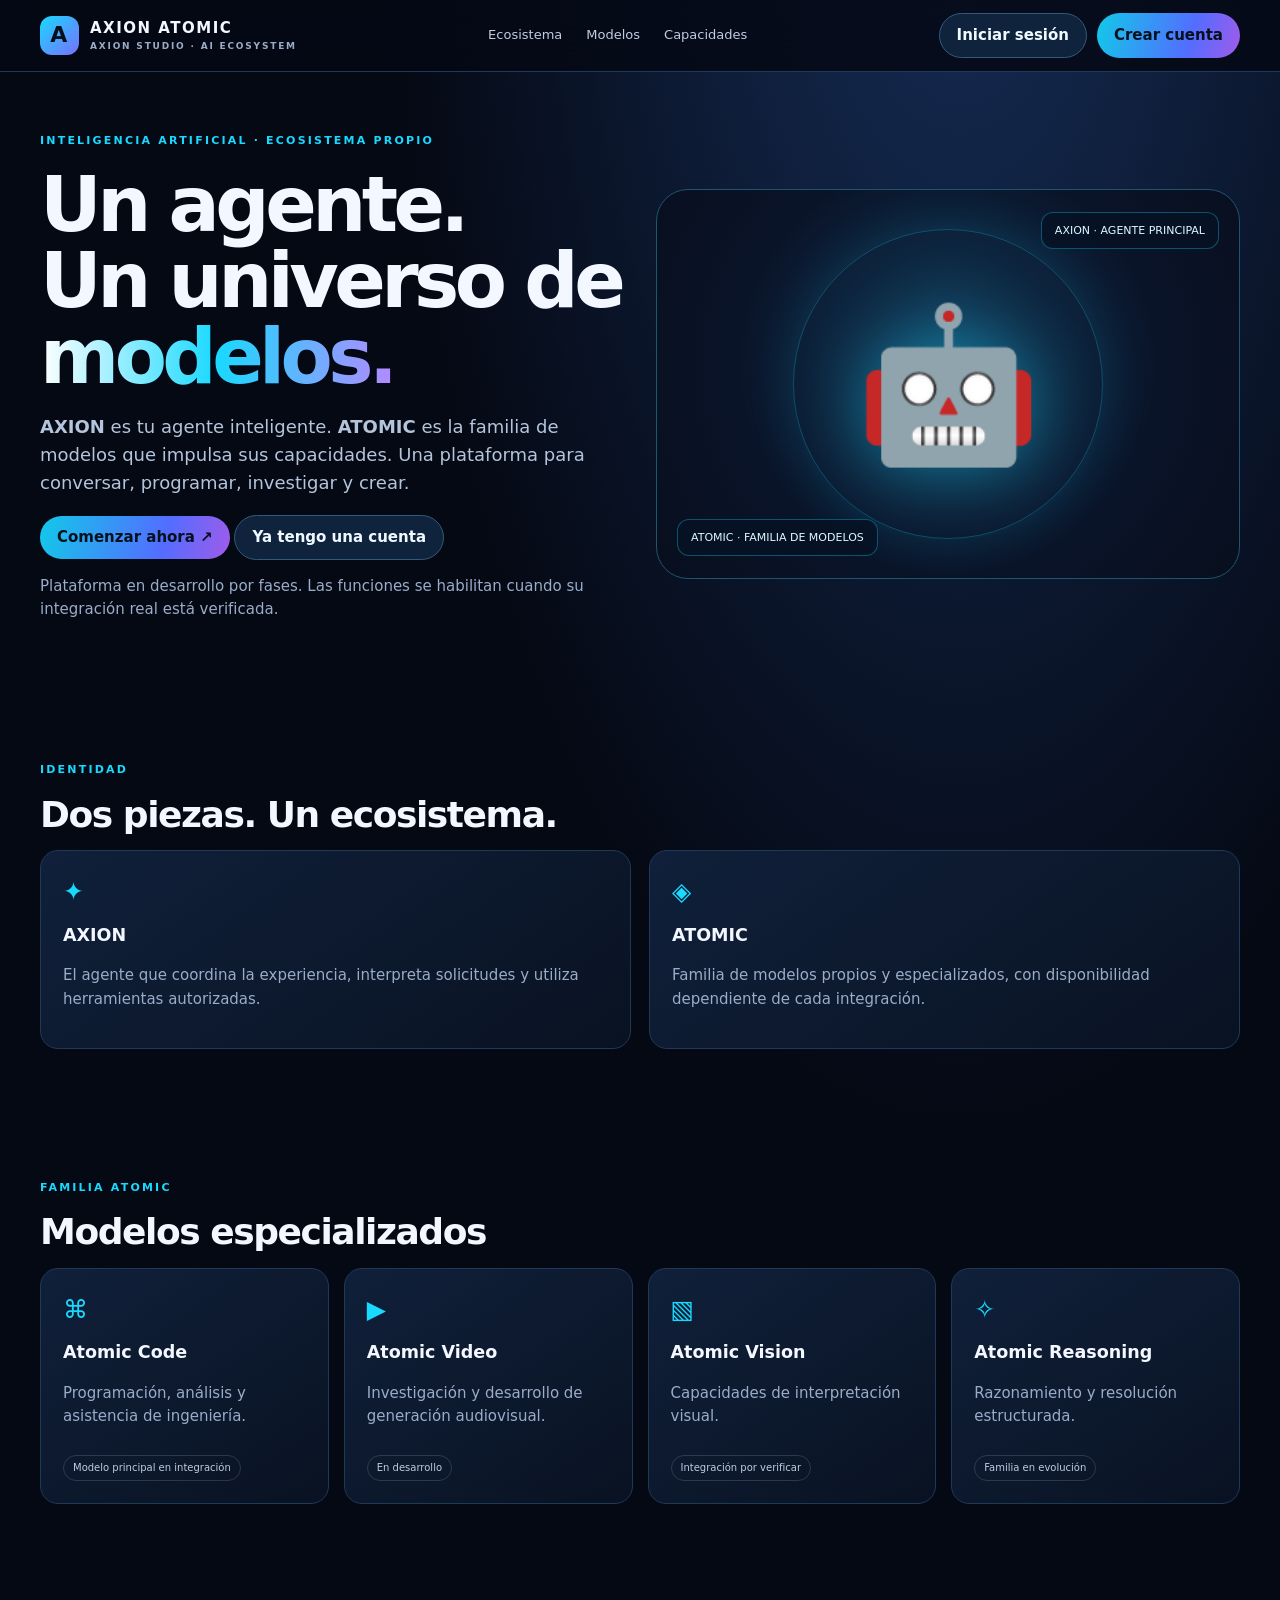
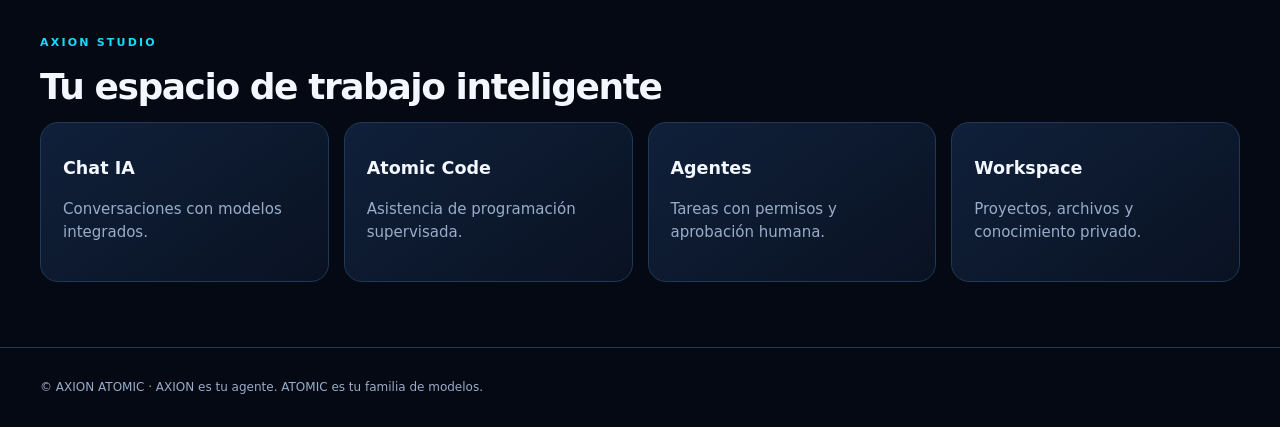
==== commit f7236766: "fix: show OAuth buttons only when provider is configured" ====
--- a/frontend/index.html
+++ b/frontend/index.html
@@ -20,13 +20,13 @@
 </main>
 <section class="workspace" id="workspace"><div class="shell appgrid"><aside class="side"><button class="active" data-view="home">⌂ Inicio</button><button data-view="chat">✦ Chat IA</button><button data-view="models">◈ Modelos</button><button data-view="agents">◇ Agentes</button><button data-view="code">⌘ Atomic Code</button><button data-view="video">▶ Atomic Video</button><button data-view="projects">▤ Proyectos</button><button data-view="payments">$ Pagos</button><button data-view="knowledge">▧ Conocimiento</button><button data-view="admin" id="adminNav" class="hidden">⚙ Administración</button><button id="logout">Cerrar sesión</button></aside><div class="mainpanel"><div id="viewContent"><div class="eyebrow">AXION STUDIO</div><h2>Tu espacio de trabajo</h2><p class="muted">La sesión se ha validado con el servicio de identidad. Los módulos se conectarán progresivamente a sus APIs autorizadas.</p></div></div></div></section>
 <footer class="foot"><div class="shell">© <span id="year"></span> AXION ATOMIC · AXION es tu agente. ATOMIC es tu familia de modelos.</div></footer>
-<div class="overlay" id="authOverlay" role="dialog" aria-modal="true" aria-labelledby="authTitle"><div class="dialog"><button class="close" id="closeAuth" aria-label="Cerrar">×</button><div class="brand"><span class="mark">A</span><span>AXION ATOMIC<small>ACCESO SEGURO</small></span></div><h2 id="authTitle">Bienvenido</h2><p class="muted" id="authDesc">Accede a tu espacio de trabajo.</p><div class="tabs"><button class="tab active" data-mode="login">Iniciar sesión</button><button class="tab" data-mode="register">Crear cuenta</button></div><div class="provider"><button type="button" data-oauth="google">G · Continuar con Google</button><button type="button" data-oauth="github">⌘ Continuar con GitHub</button></div><p class="muted" style="font-size:11px">Acceso con Google o GitHub. El administrador debe configurar las credenciales del proveedor.</p><form id="authForm"><div id="nameWrap" class="hidden"><label class="field" for="displayName">Nombre</label><input class="input" id="displayName" autocomplete="name"></div><label class="field" for="email">Correo electrónico</label><input class="input" id="email" type="email" required autocomplete="email"><label class="field" for="password">Contraseña</label><input class="input" id="password" type="password" required minlength="12" autocomplete="current-password"><div id="termsWrap"><label class="field"><input type="checkbox" id="terms"> Acepto los términos y la política de privacidad para crear mi cuenta o continuar con Google/GitHub.</label></div><button class="btn primary full" id="submitAuth">Iniciar sesión</button></form><div class="row" style="display:flex;gap:12px;flex-wrap:wrap;margin-top:12px"><button type="button" class="muted" id="forgotPassword">Olvidé mi contraseña</button><button type="button" class="muted" id="resendVerification">Reenviar verificación</button></div><div class="notice" id="authNotice" role="status" aria-live="polite"></div><p class="muted" style="font-size:10px">La autenticación depende de que el backend esté habilitado de forma segura. No se crean sesiones falsas desde esta interfaz.</p></div></div>
+<div class="overlay" id="authOverlay" role="dialog" aria-modal="true" aria-labelledby="authTitle"><div class="dialog"><button class="close" id="closeAuth" aria-label="Cerrar">×</button><div class="brand"><span class="mark">A</span><span>AXION ATOMIC<small>ACCESO SEGURO</small></span></div><h2 id="authTitle">Bienvenido</h2><p class="muted" id="authDesc">Accede a tu espacio de trabajo.</p><div class="tabs"><button class="tab active" data-mode="login">Iniciar sesión</button><button class="tab" data-mode="register">Crear cuenta</button></div><div class="provider"><button type="button" data-oauth="google" disabled>G · Continuar con Google</button><button type="button" data-oauth="github" disabled>⌘ Continuar con GitHub</button></div><p class="muted" id="oauthStatus" role="status" aria-live="polite" style="font-size:11px">Comprobando disponibilidad de proveedores…</p><form id="authForm"><div id="nameWrap" class="hidden"><label class="field" for="displayName">Nombre</label><input class="input" id="displayName" autocomplete="name"></div><label class="field" for="email">Correo electrónico</label><input class="input" id="email" type="email" required autocomplete="email"><label class="field" for="password">Contraseña</label><input class="input" id="password" type="password" required minlength="12" autocomplete="current-password"><div id="termsWrap"><label class="field"><input type="checkbox" id="terms"> Acepto los términos y la política de privacidad para crear mi cuenta o continuar con Google/GitHub.</label></div><button class="btn primary full" id="submitAuth">Iniciar sesión</button></form><div class="row" style="display:flex;gap:12px;flex-wrap:wrap;margin-top:12px"><button type="button" class="muted" id="forgotPassword">Olvidé mi contraseña</button><button type="button" class="muted" id="resendVerification">Reenviar verificación</button></div><div class="notice" id="authNotice" role="status" aria-live="polite"></div><p class="muted" style="font-size:10px">La autenticación depende de que el backend esté habilitado de forma segura. No se crean sesiones falsas desde esta interfaz.</p></div></div>
 <script>
 const API='';let mode='login';const $=s=>document.querySelector(s);const overlay=$('#authOverlay');function notice(t){$('#authNotice').textContent=t;$('#authNotice').classList.add('show')}
 function setMode(m){mode=m;$('#authTitle').textContent=m==='register'?'Crear cuenta AXION':'Bienvenido a AXION';$('#authDesc').textContent=m==='register'?'Regístrate con tu correo electrónico.':'Inicia sesión para entrar a AXION STUDIO.';$('#nameWrap').classList.toggle('hidden',m!=='register');$('#terms').required=m==='register';$('#displayName').required=m==='register';$('#password').autocomplete=m==='register'?'new-password':'current-password';$('#submitAuth').textContent=m==='register'?'Crear cuenta':'Iniciar sesión';document.querySelectorAll('[data-mode]').forEach(b=>b.classList.toggle('active',b.dataset.mode===m));$('#authNotice').classList.remove('show')}
-function openAuth(m){setMode(m);overlay.classList.add('open');document.body.style.overflow='hidden'}function closeAuth(){overlay.classList.remove('open');document.body.style.overflow=''}
+async function refreshOAuthProviders(){const status=$('#oauthStatus');const buttons=[...document.querySelectorAll('[data-oauth]')];buttons.forEach(b=>b.disabled=true);if(status)status.textContent='Comprobando disponibilidad de proveedores…';try{const r=await fetch(API+'/auth/oauth/providers',{credentials:'same-origin',cache:'no-store'});if(!r.ok)throw Error('No disponible');const providers=await r.json();for(const b of buttons){const enabled=providers[b.dataset.oauth]===true;b.disabled=!enabled;b.setAttribute('aria-disabled',String(!enabled));}if(status){const active=buttons.filter(b=>!b.disabled).map(b=>b.dataset.oauth==='google'?'Google':'GitHub');status.textContent=active.length?'Disponible: '+active.join(' y ')+'.':'El acceso Google/GitHub aún no está configurado.';}}catch(e){if(status)status.textContent='No se pudo comprobar OAuth. El acceso social permanece desactivado.';}}\nfunction openAuth(m){setMode(m);overlay.classList.add('open');document.body.style.overflow='hidden';refreshOAuthProviders()}function closeAuth(){overlay.classList.remove('open');document.body.style.overflow=''}
 document.querySelectorAll('[data-open]').forEach(b=>b.addEventListener('click',()=>openAuth(b.dataset.open)));
-document.querySelectorAll('[data-oauth]').forEach(b=>b.addEventListener('click',()=>{if(!$('#terms').checked){notice('Debes aceptar los términos y la política de privacidad para continuar con Google o GitHub.');return;}location.href=API+'/auth/oauth/'+b.dataset.oauth+'/start?terms_accepted=true';}));document.querySelectorAll('[data-mode]').forEach(b=>b.addEventListener('click',()=>setMode(b.dataset.mode)));$('#closeAuth').onclick=closeAuth;overlay.addEventListener('click',e=>{if(e.target===overlay)closeAuth()});document.addEventListener('keydown',e=>{if(e.key==='Escape')closeAuth()});
+document.querySelectorAll('[data-oauth]').forEach(b=>b.addEventListener('click',()=>{if(b.disabled)return;if(!$('#terms').checked){notice('Debes aceptar los términos y la política de privacidad para continuar con Google o GitHub.');return;}location.href=API+'/auth/oauth/'+b.dataset.oauth+'/start?terms_accepted=true';}));document.querySelectorAll('[data-mode]').forEach(b=>b.addEventListener('click',()=>setMode(b.dataset.mode)));$('#closeAuth').onclick=closeAuth;overlay.addEventListener('click',e=>{if(e.target===overlay)closeAuth()});document.addEventListener('keydown',e=>{if(e.key==='Escape')closeAuth()});
 function cookie(n){return document.cookie.split('; ').find(x=>x.startsWith(n+'='))?.split('=').slice(1).join('=')||''}
 $('#authForm').addEventListener('submit',async e=>{e.preventDefault();$('#authNotice').classList.remove('show');if(mode==='register'&&!$('#terms').checked)return notice('Debes aceptar los términos para continuar.');const payload={email:$('#email').value.trim(),password:$('#password').value};if(mode==='register')Object.assign(payload,{display_name:$('#displayName').value.trim(),terms_accepted:$('#terms').checked});$('#submitAuth').disabled=true;$('#submitAuth').textContent='Conectando…';try{const r=await fetch(API+'/auth/'+(mode==='register'?'register':'login'),{method:'POST',headers:{'Content-Type':'application/json'},credentials:'same-origin',body:JSON.stringify(payload)});const data=await r.json().catch(()=>({}));if(!r.ok)throw Error(data.detail||'El servicio de autenticación no está disponible.');if(mode==='register'){notice(data.message||'Solicitud recibida. Tu cuenta requiere verificación de correo antes de iniciar sesión.');return}await loadWorkspace(data.user)}catch(err){notice('No se pudo completar el acceso: '+err.message+' Comprueba el backend y AUTH_ENABLED.')}finally{$('#submitAuth').disabled=false;$('#submitAuth').textContent=mode==='register'?'Crear cuenta':'Iniciar sesión'}});
 $('#forgotPassword').addEventListener('click',async()=>{const email=$('#email').value.trim()||prompt('Escribe el correo de tu cuenta:');if(!email)return;try{const r=await fetch(API+'/auth/password/forgot',{method:'POST',headers:{'Content-Type':'application/json'},body:JSON.stringify({email})});const d=await r.json();if(!r.ok)throw Error(d.detail||'No disponible');notice(d.message)}catch(e){notice('No se pudo procesar la solicitud. Inténtalo más tarde.')}});
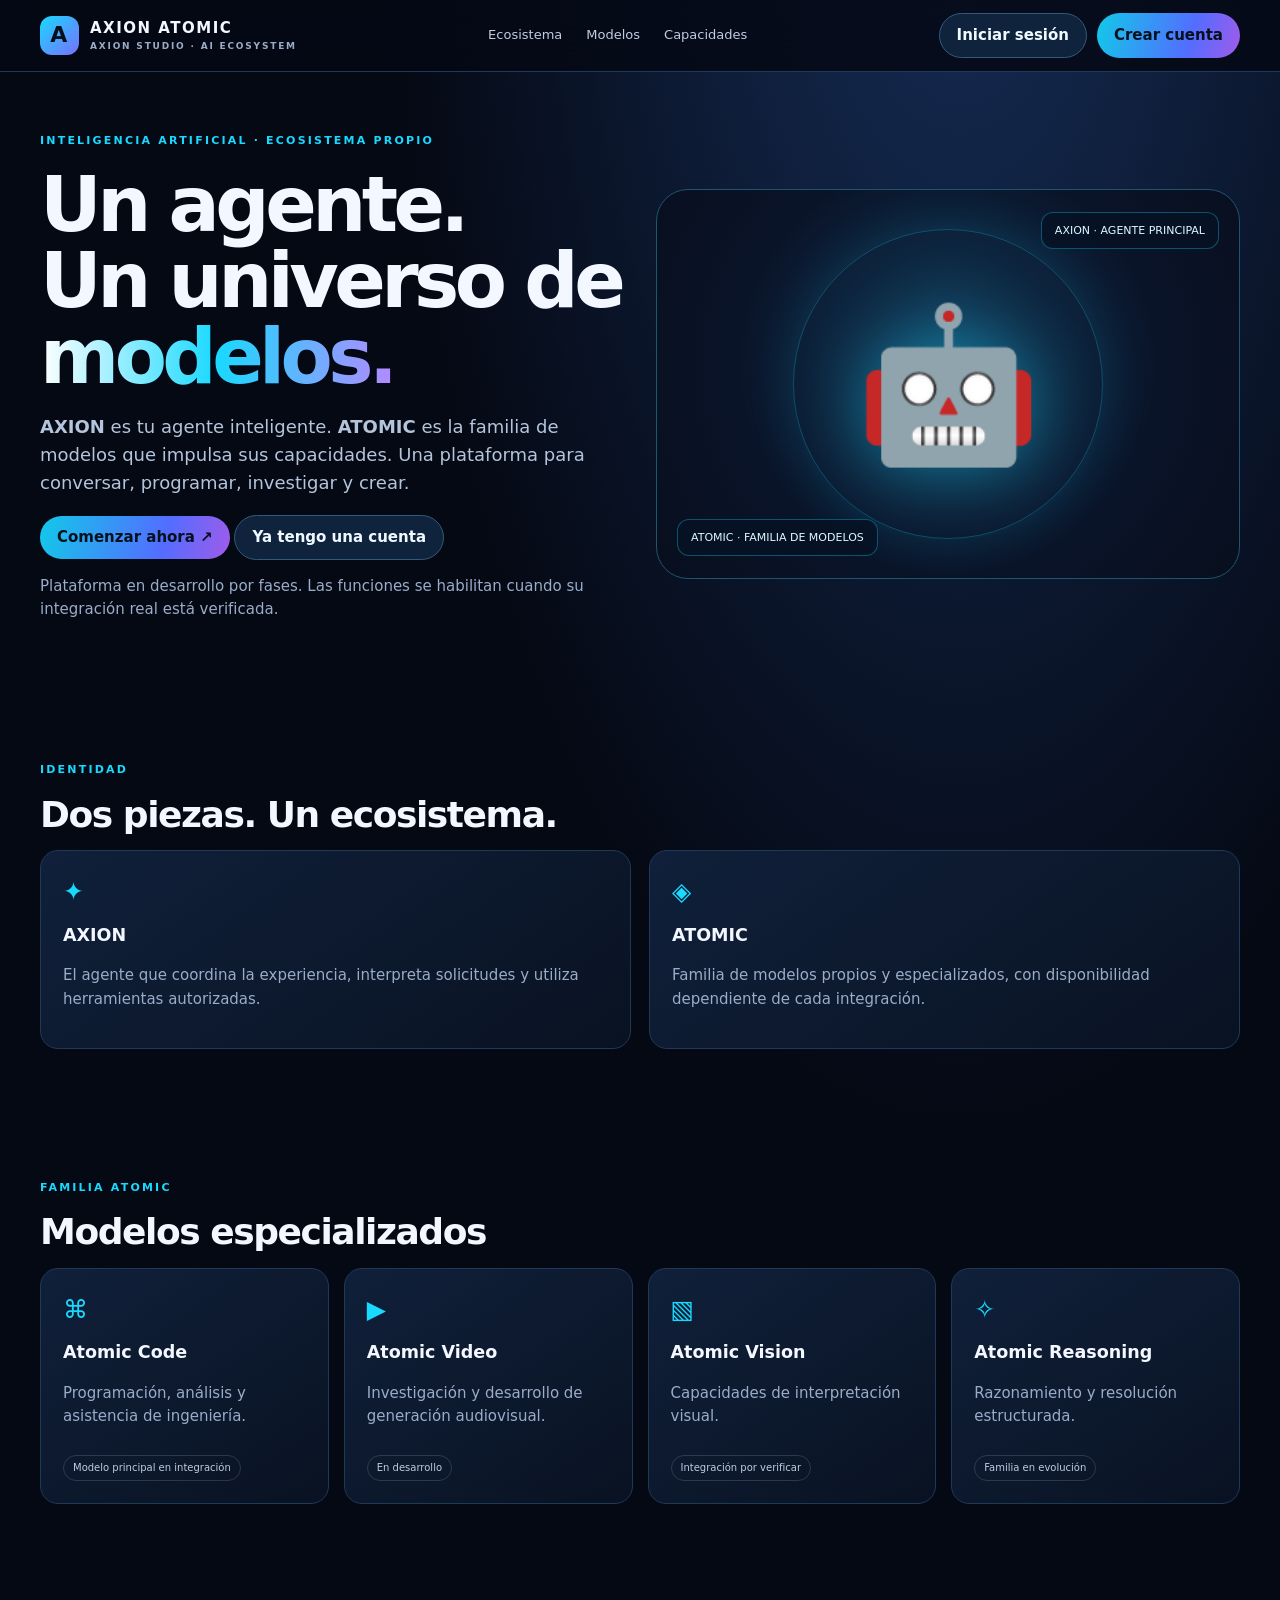
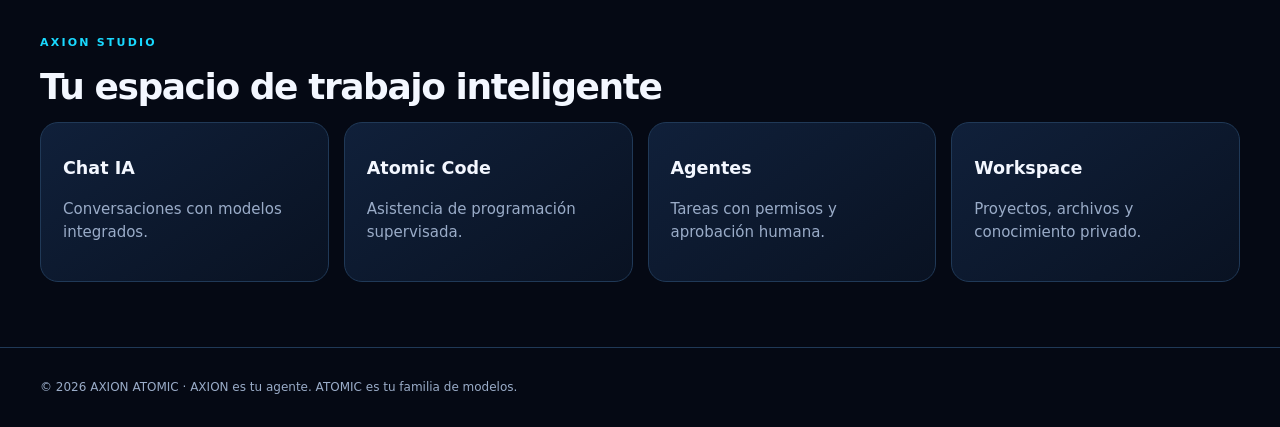
==== commit 1fefdd76: "Fix inline OAuth JavaScript line break" ====
--- a/frontend/index.html
+++ b/frontend/index.html
@@ -24,7 +24,8 @@
 <script>
 const API='';let mode='login';const $=s=>document.querySelector(s);const overlay=$('#authOverlay');function notice(t){$('#authNotice').textContent=t;$('#authNotice').classList.add('show')}
 function setMode(m){mode=m;$('#authTitle').textContent=m==='register'?'Crear cuenta AXION':'Bienvenido a AXION';$('#authDesc').textContent=m==='register'?'Regístrate con tu correo electrónico.':'Inicia sesión para entrar a AXION STUDIO.';$('#nameWrap').classList.toggle('hidden',m!=='register');$('#terms').required=m==='register';$('#displayName').required=m==='register';$('#password').autocomplete=m==='register'?'new-password':'current-password';$('#submitAuth').textContent=m==='register'?'Crear cuenta':'Iniciar sesión';document.querySelectorAll('[data-mode]').forEach(b=>b.classList.toggle('active',b.dataset.mode===m));$('#authNotice').classList.remove('show')}
-async function refreshOAuthProviders(){const status=$('#oauthStatus');const buttons=[...document.querySelectorAll('[data-oauth]')];buttons.forEach(b=>b.disabled=true);if(status)status.textContent='Comprobando disponibilidad de proveedores…';try{const r=await fetch(API+'/auth/oauth/providers',{credentials:'same-origin',cache:'no-store'});if(!r.ok)throw Error('No disponible');const providers=await r.json();for(const b of buttons){const enabled=providers[b.dataset.oauth]===true;b.disabled=!enabled;b.setAttribute('aria-disabled',String(!enabled));}if(status){const active=buttons.filter(b=>!b.disabled).map(b=>b.dataset.oauth==='google'?'Google':'GitHub');status.textContent=active.length?'Disponible: '+active.join(' y ')+'.':'El acceso Google/GitHub aún no está configurado.';}}catch(e){if(status)status.textContent='No se pudo comprobar OAuth. El acceso social permanece desactivado.';}}\nfunction openAuth(m){setMode(m);overlay.classList.add('open');document.body.style.overflow='hidden';refreshOAuthProviders()}function closeAuth(){overlay.classList.remove('open');document.body.style.overflow=''}
+async function refreshOAuthProviders(){const status=$('#oauthStatus');const buttons=[...document.querySelectorAll('[data-oauth]')];buttons.forEach(b=>b.disabled=true);if(status)status.textContent='Comprobando disponibilidad de proveedores…';try{const r=await fetch(API+'/auth/oauth/providers',{credentials:'same-origin',cache:'no-store'});if(!r.ok)throw Error('No disponible');const providers=await r.json();for(const b of buttons){const enabled=providers[b.dataset.oauth]===true;b.disabled=!enabled;b.setAttribute('aria-disabled',String(!enabled));}if(status){const active=buttons.filter(b=>!b.disabled).map(b=>b.dataset.oauth==='google'?'Google':'GitHub');status.textContent=active.length?'Disponible: '+active.join(' y ')+'.':'El acceso Google/GitHub aún no está configurado.';}}catch(e){if(status)status.textContent='No se pudo comprobar OAuth. El acceso social permanece desactivado.';}}
+function openAuth(m){setMode(m);overlay.classList.add('open');document.body.style.overflow='hidden';refreshOAuthProviders()}function closeAuth(){overlay.classList.remove('open');document.body.style.overflow=''}
 document.querySelectorAll('[data-open]').forEach(b=>b.addEventListener('click',()=>openAuth(b.dataset.open)));
 document.querySelectorAll('[data-oauth]').forEach(b=>b.addEventListener('click',()=>{if(b.disabled)return;if(!$('#terms').checked){notice('Debes aceptar los términos y la política de privacidad para continuar con Google o GitHub.');return;}location.href=API+'/auth/oauth/'+b.dataset.oauth+'/start?terms_accepted=true';}));document.querySelectorAll('[data-mode]').forEach(b=>b.addEventListener('click',()=>setMode(b.dataset.mode)));$('#closeAuth').onclick=closeAuth;overlay.addEventListener('click',e=>{if(e.target===overlay)closeAuth()});document.addEventListener('keydown',e=>{if(e.key==='Escape')closeAuth()});
 function cookie(n){return document.cookie.split('; ').find(x=>x.startsWith(n+'='))?.split('=').slice(1).join('=')||''}
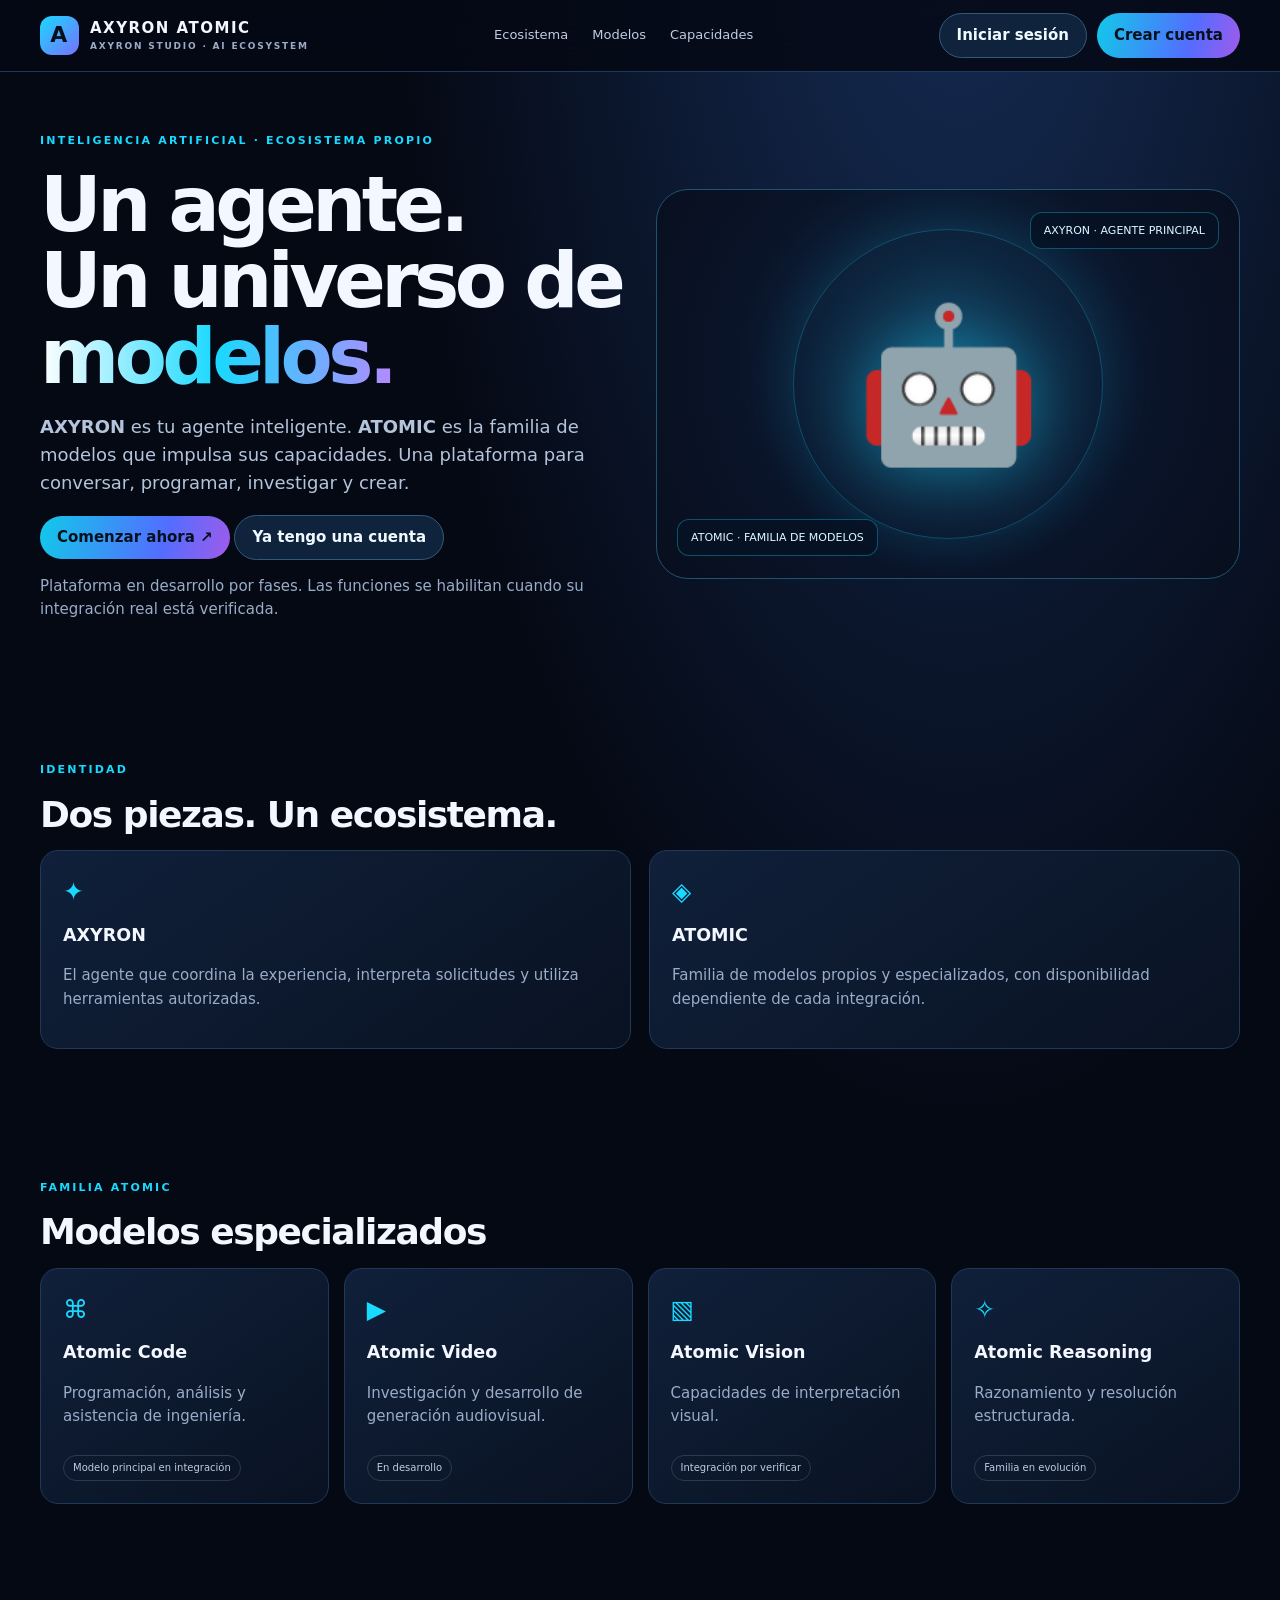
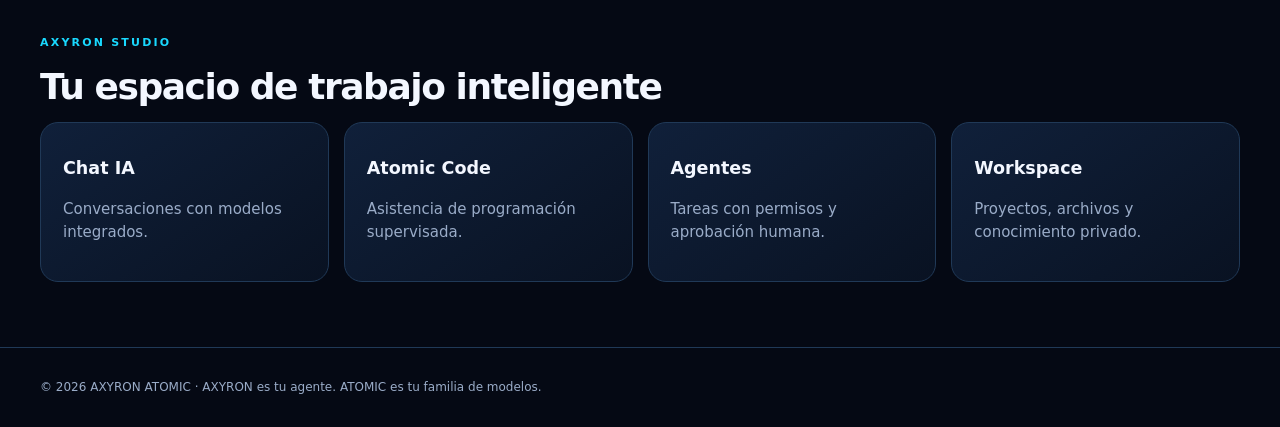
==== commit 0cc2954b: "brand: rename web experience to Axyron Atomic" ====
--- a/frontend/index.html
+++ b/frontend/index.html
@@ -2,8 +2,8 @@
 <html lang="es">
 <head>
 <meta charset="utf-8"><meta name="viewport" content="width=device-width,initial-scale=1">
-<meta name="theme-color" content="#050914"><meta name="description" content="AXION ATOMIC — AXION es tu agente. ATOMIC es la familia de modelos.">
-<title>AXION ATOMIC — AXION STUDIO</title>
+<meta name="theme-color" content="#050914"><meta name="description" content="AXYRON ATOMIC — AXYRON es tu agente. ATOMIC es la familia de modelos.">
+<title>AXYRON ATOMIC — AXYRON STUDIO</title>
 <style>
 :root{color-scheme:dark;--bg:#050914;--panel:#0b162b;--panel2:#101f39;--line:#203957;--cyan:#19d9ff;--blue:#4275ff;--purple:#a855f7;--txt:#f3f7ff;--muted:#9aacc8;--ok:#58d6a0;--warn:#ffc56b}
 *{box-sizing:border-box}body{margin:0;background:radial-gradient(ellipse at 75% -10%,#162e58 0,transparent 42%),var(--bg);color:var(--txt);font:15px/1.55 Inter,system-ui,Segoe UI,sans-serif}a{color:inherit;text-decoration:none}button,input,textarea{font:inherit}button{cursor:pointer}.shell{max-width:1200px;width:calc(100% - 36px);margin:auto}.top{height:72px;border-bottom:1px solid var(--line);background:#050914d9;backdrop-filter:blur(16px);position:sticky;top:0;z-index:5}.topin{height:100%;display:flex;align-items:center;justify-content:space-between}.brand{display:flex;align-items:center;gap:11px;font-weight:900;letter-spacing:.1em}.mark{width:39px;height:39px;display:grid;place-items:center;border-radius:12px;background:linear-gradient(135deg,var(--cyan),#7771ff);color:#06101d;font-size:22px}.brand small{display:block;font-size:9px;color:var(--muted);letter-spacing:.2em}.nav{display:flex;gap:24px;color:#c0cde0;font-size:13px}.actions{display:flex;gap:10px}.btn{border:1px solid #315a7a;background:#10233c;color:#eefaff;padding:10px 17px;border-radius:999px;font-weight:750}.btn.primary{background:linear-gradient(105deg,#12c9e9,#536dff 65%,#a05bea);border:0;color:#06111e}.btn:disabled{opacity:.45;cursor:not-allowed}.hero{min-height:570px;display:grid;grid-template-columns:1fr 1fr;align-items:center;gap:32px;padding:60px 0}.eyebrow{font-size:11px;letter-spacing:.2em;text-transform:uppercase;color:var(--cyan);font-weight:850}.hero h1{font-size:clamp(44px,6vw,76px);line-height:1;letter-spacing:-.06em;margin:18px 0}.gradient{background:linear-gradient(90deg,#fff,var(--cyan),#b38aff);color:transparent;background-clip:text}.lead{color:#b4c4db;font-size:18px;max-width:560px}.heroart{min-height:390px;border:1px solid #1d5470;border-radius:32px;background:radial-gradient(circle at 50% 45%,#123b5a,#0a1429 58%,#080e1d);display:grid;place-items:center;position:relative;overflow:hidden}.robot{font-size:150px;filter:drop-shadow(0 0 35px #19d9ff75)}.orbit{position:absolute;width:310px;height:310px;border:1px solid #19d9ff42;border-radius:50%;box-shadow:0 0 50px #19d9ff20}.heroart .tag{position:absolute;border:1px solid #19d9ff55;background:#061224d9;padding:9px 13px;border-radius:12px;font-size:11px;color:#dffaff}.tag.a{top:22px;right:20px}.tag.b{bottom:22px;left:20px}.section{padding:65px 0}.section h2{font-size:36px;letter-spacing:-.04em;margin:8px 0}.muted{color:var(--muted)}.grid{display:grid;grid-template-columns:repeat(4,1fr);gap:15px}.card{border:1px solid var(--line);background:linear-gradient(145deg,#10203a,#091222);border-radius:18px;padding:22px}.card h3{margin:10px 0 5px}.icon{font-size:25px;color:var(--cyan)}.pill{display:inline-block;margin-top:12px;border:1px solid #ffffff24;border-radius:99px;padding:4px 9px;font-size:10px;color:#c0cde0}.split{display:grid;grid-template-columns:1fr 1fr;gap:18px}.foot{padding:30px 0;border-top:1px solid var(--line);color:var(--muted);font-size:12px}
@@ -11,42 +11,44 @@
 @media(max-width:850px){.nav{display:none}.hero{grid-template-columns:1fr;text-align:center}.lead{margin:auto}.heroart{min-height:330px}.grid{grid-template-columns:repeat(2,1fr)}}@media(max-width:560px){.shell{width:calc(100% - 26px)}.top{height:64px}.brand{font-size:12px}.actions .btn{padding:8px 10px;font-size:11px}.hero{padding:45px 0}.hero h1{font-size:48px}.grid,.split{grid-template-columns:1fr 1fr}.card{padding:15px}.appgrid{grid-template-columns:1fr}.side{display:flex;overflow:auto}.side button{white-space:nowrap;width:auto}.section h2{font-size:29px}}
 </style></head>
 <body>
-<header class="top"><div class="shell topin"><a class="brand" href="#"><span class="mark">A</span><span>AXION ATOMIC<small>AXION STUDIO · AI ECOSYSTEM</small></span></a><nav class="nav"><a href="#ecosistema">Ecosistema</a><a href="#modelos">Modelos</a><a href="#capacidades">Capacidades</a></nav><div class="actions"><button class="btn" data-open="login">Iniciar sesión</button><button class="btn primary" data-open="register">Crear cuenta</button></div></div></header>
+<header class="top"><div class="shell topin"><a class="brand" href="#"><span class="mark">A</span><span>AXYRON ATOMIC<small>AXYRON STUDIO · AI ECOSYSTEM</small></span></a><nav class="nav"><a href="#ecosistema">Ecosistema</a><a href="#modelos">Modelos</a><a href="#capacidades">Capacidades</a></nav><div class="actions"><button class="btn" data-open="login">Iniciar sesión</button><button class="btn primary" data-open="register">Crear cuenta</button></div></div></header>
 <main id="public">
-<section class="shell hero"><div><div class="eyebrow">Inteligencia artificial · Ecosistema propio</div><h1>Un agente.<br>Un universo de <span class="gradient">modelos.</span></h1><p class="lead"><b>AXION</b> es tu agente inteligente. <b>ATOMIC</b> es la familia de modelos que impulsa sus capacidades. Una plataforma para conversar, programar, investigar y crear.</p><p><button class="btn primary" data-open="register">Comenzar ahora ↗</button> <button class="btn" data-open="login">Ya tengo una cuenta</button></p><p class="muted">Plataforma en desarrollo por fases. Las funciones se habilitan cuando su integración real está verificada.</p></div><div class="heroart"><div class="orbit"></div><div class="robot" aria-label="Emblema visual de Axion">🤖</div><div class="tag a">AXION · AGENTE PRINCIPAL</div><div class="tag b">ATOMIC · FAMILIA DE MODELOS</div></div></section>
-<section class="section" id="ecosistema"><div class="shell"><div class="eyebrow">Identidad</div><h2>Dos piezas. Un ecosistema.</h2><div class="split"><article class="card"><div class="icon">✦</div><h3>AXION</h3><p class="muted">El agente que coordina la experiencia, interpreta solicitudes y utiliza herramientas autorizadas.</p></article><article class="card"><div class="icon">◈</div><h3>ATOMIC</h3><p class="muted">Familia de modelos propios y especializados, con disponibilidad dependiente de cada integración.</p></article></div></div></section>
+<section class="shell hero"><div><div class="eyebrow">Inteligencia artificial · Ecosistema propio</div><h1>Un agente.<br>Un universo de <span class="gradient">modelos.</span></h1><p class="lead"><b>AXYRON</b> es tu agente inteligente. <b>ATOMIC</b> es la familia de modelos que impulsa sus capacidades. Una plataforma para conversar, programar, investigar y crear.</p><p><button class="btn primary" data-open="register">Comenzar ahora ↗</button> <button class="btn" data-open="login">Ya tengo una cuenta</button></p><p class="muted">Plataforma en desarrollo por fases. Las funciones se habilitan cuando su integración real está verificada.</p></div><div class="heroart"><div class="orbit"></div><div class="robot" aria-label="Emblema visual de Axyron">🤖</div><div class="tag a">AXYRON · AGENTE PRINCIPAL</div><div class="tag b">ATOMIC · FAMILIA DE MODELOS</div></div></section>
+<section class="section" id="ecosistema"><div class="shell"><div class="eyebrow">Identidad</div><h2>Dos piezas. Un ecosistema.</h2><div class="split"><article class="card"><div class="icon">✦</div><h3>AXYRON</h3><p class="muted">El agente que coordina la experiencia, interpreta solicitudes y utiliza herramientas autorizadas.</p></article><article class="card"><div class="icon">◈</div><h3>ATOMIC</h3><p class="muted">Familia de modelos propios y especializados, con disponibilidad dependiente de cada integración.</p></article></div></div></section>
 <section class="section" id="modelos"><div class="shell"><div class="eyebrow">Familia Atomic</div><h2>Modelos especializados</h2><div class="grid"><article class="card"><div class="icon">⌘</div><h3>Atomic Code</h3><p class="muted">Programación, análisis y asistencia de ingeniería.</p><span class="pill">Modelo principal en integración</span></article><article class="card"><div class="icon">▶</div><h3>Atomic Video</h3><p class="muted">Investigación y desarrollo de generación audiovisual.</p><span class="pill">En desarrollo</span></article><article class="card"><div class="icon">▧</div><h3>Atomic Vision</h3><p class="muted">Capacidades de interpretación visual.</p><span class="pill">Integración por verificar</span></article><article class="card"><div class="icon">✧</div><h3>Atomic Reasoning</h3><p class="muted">Razonamiento y resolución estructurada.</p><span class="pill">Familia en evolución</span></article></div></div></section>
-<section class="section" id="capacidades"><div class="shell"><div class="eyebrow">AXION STUDIO</div><h2>Tu espacio de trabajo inteligente</h2><div class="grid"><article class="card"><h3>Chat IA</h3><p class="muted">Conversaciones con modelos integrados.</p></article><article class="card"><h3>Atomic Code</h3><p class="muted">Asistencia de programación supervisada.</p></article><article class="card"><h3>Agentes</h3><p class="muted">Tareas con permisos y aprobación humana.</p></article><article class="card"><h3>Workspace</h3><p class="muted">Proyectos, archivos y conocimiento privado.</p></article></div></div></section>
+<section class="section" id="capacidades"><div class="shell"><div class="eyebrow">AXYRON STUDIO</div><h2>Tu espacio de trabajo inteligente</h2><div class="grid"><article class="card"><h3>Chat IA</h3><p class="muted">Conversaciones con modelos integrados.</p></article><article class="card"><h3>Atomic Code</h3><p class="muted">Asistencia de programación supervisada.</p></article><article class="card"><h3>Agentes</h3><p class="muted">Tareas con permisos y aprobación humana.</p></article><article class="card"><h3>Workspace</h3><p class="muted">Proyectos, archivos y conocimiento privado.</p></article></div></div></section>
 </main>
-<section class="workspace" id="workspace"><div class="shell appgrid"><aside class="side"><button class="active" data-view="home">⌂ Inicio</button><button data-view="chat">✦ Chat IA</button><button data-view="models">◈ Modelos</button><button data-view="agents">◇ Agentes</button><button data-view="code">⌘ Atomic Code</button><button data-view="video">▶ Atomic Video</button><button data-view="projects">▤ Proyectos</button><button data-view="payments">$ Pagos</button><button data-view="knowledge">▧ Conocimiento</button><button data-view="admin" id="adminNav" class="hidden">⚙ Administración</button><button id="logout">Cerrar sesión</button></aside><div class="mainpanel"><div id="viewContent"><div class="eyebrow">AXION STUDIO</div><h2>Tu espacio de trabajo</h2><p class="muted">La sesión se ha validado con el servicio de identidad. Los módulos se conectarán progresivamente a sus APIs autorizadas.</p></div></div></div></section>
-<footer class="foot"><div class="shell">© <span id="year"></span> AXION ATOMIC · AXION es tu agente. ATOMIC es tu familia de modelos.</div></footer>
-<div class="overlay" id="authOverlay" role="dialog" aria-modal="true" aria-labelledby="authTitle"><div class="dialog"><button class="close" id="closeAuth" aria-label="Cerrar">×</button><div class="brand"><span class="mark">A</span><span>AXION ATOMIC<small>ACCESO SEGURO</small></span></div><h2 id="authTitle">Bienvenido</h2><p class="muted" id="authDesc">Accede a tu espacio de trabajo.</p><div class="tabs"><button class="tab active" data-mode="login">Iniciar sesión</button><button class="tab" data-mode="register">Crear cuenta</button></div><div class="provider"><button type="button" data-oauth="google" disabled>G · Continuar con Google</button><button type="button" data-oauth="github" disabled>⌘ Continuar con GitHub</button></div><p class="muted" id="oauthStatus" role="status" aria-live="polite" style="font-size:11px">Comprobando disponibilidad de proveedores…</p><form id="authForm"><div id="nameWrap" class="hidden"><label class="field" for="displayName">Nombre</label><input class="input" id="displayName" autocomplete="name"></div><label class="field" for="email">Correo electrónico</label><input class="input" id="email" type="email" required autocomplete="email"><label class="field" for="password">Contraseña</label><input class="input" id="password" type="password" required minlength="12" autocomplete="current-password"><div id="termsWrap"><label class="field"><input type="checkbox" id="terms"> Acepto los términos y la política de privacidad para crear mi cuenta o continuar con Google/GitHub.</label></div><button class="btn primary full" id="submitAuth">Iniciar sesión</button></form><div class="row" style="display:flex;gap:12px;flex-wrap:wrap;margin-top:12px"><button type="button" class="muted" id="forgotPassword">Olvidé mi contraseña</button><button type="button" class="muted" id="resendVerification">Reenviar verificación</button></div><div class="notice" id="authNotice" role="status" aria-live="polite"></div><p class="muted" style="font-size:10px">La autenticación depende de que el backend esté habilitado de forma segura. No se crean sesiones falsas desde esta interfaz.</p></div></div>
+<section class="workspace" id="workspace"><div class="shell appgrid"><aside class="side"><button class="active" data-view="home">⌂ Inicio</button><button data-view="chat">✦ Chat IA</button><button data-view="models">◈ Modelos</button><button data-view="agents">◇ Agentes</button><button data-view="code">⌘ Atomic Code</button><button data-view="video">▶ Atomic Video</button><button data-view="projects">▤ Proyectos</button><button data-view="payments">$ Pagos</button><button data-view="knowledge">▧ Conocimiento</button><button data-view="security">♙ Seguridad</button><button data-view="admin" id="adminNav" class="hidden">⚙ Administración</button><button id="logout">Cerrar sesión</button></aside><div class="mainpanel"><div id="viewContent"><div class="eyebrow">AXYRON STUDIO</div><h2>Tu espacio de trabajo</h2><p class="muted">La sesión se ha validado con el servicio de identidad. Los módulos se conectarán progresivamente a sus APIs autorizadas.</p></div></div></div></section>
+<footer class="foot"><div class="shell">© <span id="year"></span> AXYRON ATOMIC · AXYRON es tu agente. ATOMIC es tu familia de modelos.</div></footer>
+<div class="overlay" id="authOverlay" role="dialog" aria-modal="true" aria-labelledby="authTitle"><div class="dialog"><button class="close" id="closeAuth" aria-label="Cerrar">×</button><div class="brand"><span class="mark">A</span><span>AXYRON ATOMIC<small>ACCESO SEGURO</small></span></div><h2 id="authTitle">Bienvenido</h2><p class="muted" id="authDesc">Accede a tu espacio de trabajo.</p><div class="tabs"><button class="tab active" data-mode="login">Iniciar sesión</button><button class="tab" data-mode="register">Crear cuenta</button></div><div class="provider"><button type="button" data-oauth="google" disabled>G · Continuar con Google</button><button type="button" data-oauth="github" disabled>⌘ Continuar con GitHub</button></div><p class="muted" id="oauthStatus" role="status" aria-live="polite" style="font-size:11px">Comprobando disponibilidad de proveedores…</p><form id="authForm"><div id="nameWrap" class="hidden"><label class="field" for="displayName">Nombre</label><input class="input" id="displayName" autocomplete="name"></div><label class="field" for="email">Correo electrónico</label><input class="input" id="email" type="email" required autocomplete="email"><label class="field" for="password">Contraseña</label><input class="input" id="password" type="password" required minlength="12" autocomplete="current-password"><div id="termsWrap"><label class="field"><input type="checkbox" id="terms"> Acepto los términos y la política de privacidad para crear mi cuenta o continuar con Google/GitHub.</label></div><button class="btn primary full" id="submitAuth">Iniciar sesión</button></form><div class="row" style="display:flex;gap:12px;flex-wrap:wrap;margin-top:12px"><button type="button" class="muted" id="forgotPassword">Olvidé mi contraseña</button><button type="button" class="muted" id="resendVerification">Reenviar verificación</button></div><div class="notice" id="authNotice" role="status" aria-live="polite"></div><p class="muted" style="font-size:10px">La autenticación depende de que el backend esté habilitado de forma segura. No se crean sesiones falsas desde esta interfaz.</p></div></div>
 <script>
-const API='';let mode='login';const $=s=>document.querySelector(s);const overlay=$('#authOverlay');function notice(t){$('#authNotice').textContent=t;$('#authNotice').classList.add('show')}
-function setMode(m){mode=m;$('#authTitle').textContent=m==='register'?'Crear cuenta AXION':'Bienvenido a AXION';$('#authDesc').textContent=m==='register'?'Regístrate con tu correo electrónico.':'Inicia sesión para entrar a AXION STUDIO.';$('#nameWrap').classList.toggle('hidden',m!=='register');$('#terms').required=m==='register';$('#displayName').required=m==='register';$('#password').autocomplete=m==='register'?'new-password':'current-password';$('#submitAuth').textContent=m==='register'?'Crear cuenta':'Iniciar sesión';document.querySelectorAll('[data-mode]').forEach(b=>b.classList.toggle('active',b.dataset.mode===m));$('#authNotice').classList.remove('show')}
+const API='';let mode='login';let mfaChallengeToken=null;const $=s=>document.querySelector(s);const overlay=$('#authOverlay');const authFormDefault=$('#authForm').innerHTML;function notice(t){$('#authNotice').textContent=t;$('#authNotice').classList.add('show')}
+function showMfaChallenge(token){mfaChallengeToken=token;const form=$('#authForm');form.dataset.mfaChallenge='true';form.innerHTML='<label class="field" for="mfaCode">Código de autenticación</label><input class="input" id="mfaCode" inputmode="numeric" autocomplete="one-time-code" maxlength="32" minlength="6" required placeholder="Código de 6 dígitos o recuperación"><button class="btn primary full" id="submitAuth" type="submit">Verificar y entrar</button>';document.querySelectorAll('[data-mode],[data-oauth]').forEach(el=>el.classList.add('hidden'));$('#termsWrap').classList.add('hidden');$('#authTitle').textContent='Verificación en dos pasos';$('#authDesc').textContent='Introduce el código de tu aplicación de autenticación o un código de recuperación.';$('#mfaCode').focus();}
+
+function setMode(m){if($('#authForm').dataset.mfaChallenge==='true'){mfaChallengeToken=null;$('#authForm').innerHTML=authFormDefault;delete $('#authForm').dataset.mfaChallenge;document.querySelectorAll('[data-mode],[data-oauth]').forEach(el=>el.classList.remove('hidden'));$('#termsWrap').classList.remove('hidden');}mode=m;$('#authTitle').textContent=m==='register'?'Crear cuenta AXYRON':'Bienvenido a AXYRON';$('#authDesc').textContent=m==='register'?'Regístrate con tu correo electrónico.':'Inicia sesión para entrar a AXYRON STUDIO.';$('#nameWrap').classList.toggle('hidden',m!=='register');$('#terms').required=m==='register';$('#displayName').required=m==='register';$('#password').autocomplete=m==='register'?'new-password':'current-password';$('#submitAuth').textContent=m==='register'?'Crear cuenta':'Iniciar sesión';document.querySelectorAll('[data-mode]').forEach(b=>b.classList.toggle('active',b.dataset.mode===m));$('#authNotice').classList.remove('show')}
 async function refreshOAuthProviders(){const status=$('#oauthStatus');const buttons=[...document.querySelectorAll('[data-oauth]')];buttons.forEach(b=>b.disabled=true);if(status)status.textContent='Comprobando disponibilidad de proveedores…';try{const r=await fetch(API+'/auth/oauth/providers',{credentials:'same-origin',cache:'no-store'});if(!r.ok)throw Error('No disponible');const providers=await r.json();for(const b of buttons){const enabled=providers[b.dataset.oauth]===true;b.disabled=!enabled;b.setAttribute('aria-disabled',String(!enabled));}if(status){const active=buttons.filter(b=>!b.disabled).map(b=>b.dataset.oauth==='google'?'Google':'GitHub');status.textContent=active.length?'Disponible: '+active.join(' y ')+'.':'El acceso Google/GitHub aún no está configurado.';}}catch(e){if(status)status.textContent='No se pudo comprobar OAuth. El acceso social permanece desactivado.';}}
 function openAuth(m){setMode(m);overlay.classList.add('open');document.body.style.overflow='hidden';refreshOAuthProviders()}function closeAuth(){overlay.classList.remove('open');document.body.style.overflow=''}
 document.querySelectorAll('[data-open]').forEach(b=>b.addEventListener('click',()=>openAuth(b.dataset.open)));
 document.querySelectorAll('[data-oauth]').forEach(b=>b.addEventListener('click',()=>{if(b.disabled)return;if(!$('#terms').checked){notice('Debes aceptar los términos y la política de privacidad para continuar con Google o GitHub.');return;}location.href=API+'/auth/oauth/'+b.dataset.oauth+'/start?terms_accepted=true';}));document.querySelectorAll('[data-mode]').forEach(b=>b.addEventListener('click',()=>setMode(b.dataset.mode)));$('#closeAuth').onclick=closeAuth;overlay.addEventListener('click',e=>{if(e.target===overlay)closeAuth()});document.addEventListener('keydown',e=>{if(e.key==='Escape')closeAuth()});
 function cookie(n){return document.cookie.split('; ').find(x=>x.startsWith(n+'='))?.split('=').slice(1).join('=')||''}
-$('#authForm').addEventListener('submit',async e=>{e.preventDefault();$('#authNotice').classList.remove('show');if(mode==='register'&&!$('#terms').checked)return notice('Debes aceptar los términos para continuar.');const payload={email:$('#email').value.trim(),password:$('#password').value};if(mode==='register')Object.assign(payload,{display_name:$('#displayName').value.trim(),terms_accepted:$('#terms').checked});$('#submitAuth').disabled=true;$('#submitAuth').textContent='Conectando…';try{const r=await fetch(API+'/auth/'+(mode==='register'?'register':'login'),{method:'POST',headers:{'Content-Type':'application/json'},credentials:'same-origin',body:JSON.stringify(payload)});const data=await r.json().catch(()=>({}));if(!r.ok)throw Error(data.detail||'El servicio de autenticación no está disponible.');if(mode==='register'){notice(data.message||'Solicitud recibida. Tu cuenta requiere verificación de correo antes de iniciar sesión.');return}await loadWorkspace(data.user)}catch(err){notice('No se pudo completar el acceso: '+err.message+' Comprueba el backend y AUTH_ENABLED.')}finally{$('#submitAuth').disabled=false;$('#submitAuth').textContent=mode==='register'?'Crear cuenta':'Iniciar sesión'}});
+$('#authForm').addEventListener('submit',async e=>{e.preventDefault();$('#authNotice').classList.remove('show');if($('#authForm').dataset.mfaChallenge==='true'){const button=$('#submitAuth');button.disabled=true;button.textContent='Verificando…';try{const payload={code:$('#mfaCode').value.trim()};if(mfaChallengeToken)payload.challenge_token=mfaChallengeToken;const r=await fetch(API+'/auth/mfa/challenge/verify',{method:'POST',headers:{'Content-Type':'application/json'},credentials:'same-origin',body:JSON.stringify(payload)});const data=await r.json().catch(()=>({}));if(!r.ok)throw Error(data.detail||'Código MFA incorrecto.');const session=await fetch(API+'/auth/me',{credentials:'same-origin'});if(!session.ok)throw Error('No se pudo validar la sesión.');const user=await session.json();await loadWorkspace(user.user);return;}catch(error){notice('No se pudo verificar el segundo factor: '+error.message);}finally{if($('#submitAuth')){$('#submitAuth').disabled=false;$('#submitAuth').textContent='Verificar y entrar';}}return;}if(mode==='register'&&!$('#terms').checked)return notice('Debes aceptar los términos para continuar.');const payload={email:$('#email').value.trim(),password:$('#password').value};if(mode==='register')Object.assign(payload,{display_name:$('#displayName').value.trim(),terms_accepted:$('#terms').checked});$('#submitAuth').disabled=true;$('#submitAuth').textContent='Conectando…';try{const r=await fetch(API+'/auth/'+(mode==='register'?'register':'login'),{method:'POST',headers:{'Content-Type':'application/json'},credentials:'same-origin',body:JSON.stringify(payload)});const data=await r.json().catch(()=>({}));if(!r.ok)throw Error(data.detail||'El servicio de autenticación no está disponible.');if(data.mfa_required===true){showMfaChallenge(data.challenge_token||null);notice('Segundo factor requerido. El desafío caduca en cinco minutos.');return}if(mode==='register'){notice(data.message||'Solicitud recibida. Tu cuenta requiere verificación de correo antes de iniciar sesión.');return}await loadWorkspace(data.user)}catch(err){notice('No se pudo completar el acceso: '+err.message+' Comprueba el backend y AUTH_ENABLED.')}finally{$('#submitAuth').disabled=false;$('#submitAuth').textContent=$('#authForm').dataset.mfaChallenge==='true'?'Verificar y entrar':(mode==='register'?'Crear cuenta':'Iniciar sesión')}});
 $('#forgotPassword').addEventListener('click',async()=>{const email=$('#email').value.trim()||prompt('Escribe el correo de tu cuenta:');if(!email)return;try{const r=await fetch(API+'/auth/password/forgot',{method:'POST',headers:{'Content-Type':'application/json'},body:JSON.stringify({email})});const d=await r.json();if(!r.ok)throw Error(d.detail||'No disponible');notice(d.message)}catch(e){notice('No se pudo procesar la solicitud. Inténtalo más tarde.')}});
 $('#resendVerification').addEventListener('click',async()=>{const email=$('#email').value.trim()||prompt('Escribe el correo con el que te registraste:');if(!email)return;try{const r=await fetch(API+'/auth/resend-verification',{method:'POST',headers:{'Content-Type':'application/json'},body:JSON.stringify({email})});const d=await r.json();if(!r.ok)throw Error(d.detail||'No disponible');notice(d.message)}catch(e){notice('No se pudo procesar la solicitud. Inténtalo más tarde.')}});
 (async()=>{const fragment=location.hash.slice(1);if(fragment.startsWith('verify-email=')){const token=fragment.slice('verify-email='.length);history.replaceState({},'',location.pathname+location.search);openAuth('login');try{const r=await fetch(API+'/auth/verify-email',{method:'POST',headers:{'Content-Type':'application/json'},body:JSON.stringify({token})});const d=await r.json();if(!r.ok)throw Error(d.detail||'Enlace inválido');notice(d.message)}catch(e){notice('El enlace de verificación no es válido o ha caducado.')}}else if(fragment.startsWith('reset-password=')){const token=fragment.slice('reset-password='.length);history.replaceState({},'',location.pathname+location.search);openAuth('login');const password=prompt('Introduce una nueva contraseña (mínimo 12 caracteres):');if(password){try{const r=await fetch(API+'/auth/password/reset',{method:'POST',headers:{'Content-Type':'application/json'},body:JSON.stringify({token,new_password:password})});const d=await r.json();if(!r.ok)throw Error(d.detail||'Enlace inválido');notice(d.message)}catch(e){notice('No se pudo cambiar la contraseña. Comprueba que el enlace no haya caducado.')}}}})();
 async function loadWorkspace(user){try{const r=await fetch(API+'/auth/me',{credentials:'same-origin'});if(!r.ok)throw Error('No se pudo validar la sesión.');const d=await r.json();$('#public').classList.add('hidden');$('#workspace').classList.add('show');closeAuth();await renderHome(d.user||user||{});$('#adminNav').classList.add('hidden')}catch(e){notice(e.message)}}
-async function renderHome(user={}){const host=$('#viewContent');host.innerHTML='<div class="eyebrow">AXION STUDIO · PANEL PERSONAL</div><h2>Hola, '+escapeHtml(user.display_name||user.email||'bienvenido')+'</h2><p class="muted">Resumen de tu espacio de trabajo, consultado desde los servicios reales de AXION ATOMIC.</p><div id="homeMetrics" class="grid" style="margin:18px 0"><article class="card"><h3>Proyectos</h3><p class="muted">Consultando…</p></article><article class="card"><h3>Modelo de chat</h3><p class="muted">Consultando catálogo…</p></article><article class="card"><h3>Compras</h3><p class="muted">Verificando…</p></article></div><div class="split"><section class="card"><h3>Tus proyectos recientes</h3><div id="homeProjects" class="muted">Cargando proyectos autorizados…</div><button class="btn" type="button" data-home-view="projects" style="margin-top:14px">Abrir proyectos</button></section><section class="card"><h3>Comienza a trabajar</h3><p class="muted">Abre una conversación dentro de uno de tus proyectos o consulta el catálogo de modelos.</p><button class="btn primary" type="button" data-home-view="chat">Abrir Chat IA</button> <button class="btn" type="button" data-home-view="models" style="margin-top:10px">Ver modelos</button><p class="muted" style="font-size:11px;margin-top:14px">El panel no muestra saldos ni disponibilidad de inferencia que el backend no haya confirmado.</p></section></div>';const metrics=$('#homeMetrics'),projectsHost=$('#homeProjects');const [projectsResult,catalogResult]=await Promise.allSettled([fetch(API+'/auth/projects',{credentials:'same-origin'}),fetch(API+'/billing/catalog',{credentials:'same-origin',headers:{'Accept':'application/json'}})]);let projects=[],catalog=null;let projectState='No disponible',modelState='No disponible',checkoutState='No disponible';if(projectsResult.status==='fulfilled'){const response=projectsResult.value;const data=await response.json().catch(()=>({}));if(response.ok&&Array.isArray(data.items)){projects=data.items;projectState=String(projects.length);projectsHost.innerHTML=projects.length?projects.slice(0,5).map(project=>'<article style="padding:10px 0;border-bottom:1px solid var(--line)"><b>'+escapeHtml(project.name)+'</b><p class="muted" style="font-size:11px;margin:3px 0">Rol: '+escapeHtml(project.role)+' · '+escapeHtml(project.created_at||'Fecha no disponible')+'</p></article>').join(''):'<p class="muted">Todavía no tienes proyectos. Crea uno para iniciar una conversación.</p>';}else{projectsHost.textContent='No se pudieron consultar tus proyectos.';}}else{projectsHost.textContent='No se pudo conectar con el servicio de proyectos.';}if(catalogResult.status==='fulfilled'){const response=catalogResult.value;const data=await response.json().catch(()=>({}));if(response.ok&&Array.isArray(data.models)){catalog=data;const chatModels=data.models.filter(model=>model.available_for_chat===true);modelState=chatModels.length?chatModels.map(model=>model.name||model.code).join(', '):'Sin modelos habilitados';checkoutState=data.checkout_enabled===true?'Habilitado':'Desactivado';}else{modelState='Catálogo no disponible';checkoutState='No confirmado';}}else{modelState='Catálogo no disponible';checkoutState='No confirmado';}metrics.innerHTML='<article class="card"><div class="icon">▤</div><h3>Proyectos</h3><p style="font-size:24px;font-weight:800">'+escapeHtml(projectState)+'</p><p class="muted">Proyectos con membresía en tu cuenta</p></article><article class="card"><div class="icon">◈</div><h3>Modelo de chat</h3><p style="font-weight:800">'+escapeHtml(modelState)+'</p><p class="muted">Según el catálogo público del servidor; no es una prueba de runtime</p></article><article class="card"><div class="icon">$</div><h3>Compras</h3><p style="font-weight:800">'+escapeHtml(checkoutState)+'</p><p class="muted">Estado de checkout publicado por el servidor</p></article>';host.querySelectorAll('[data-home-view]').forEach(button=>button.addEventListener('click',()=>{const target=document.querySelector('[data-view="'+button.dataset.homeView+'"]');if(target)target.click();}));}
+async function renderHome(user={}){const host=$('#viewContent');host.innerHTML='<div class="eyebrow">AXYRON STUDIO · PANEL PERSONAL</div><h2>Hola, '+escapeHtml(user.display_name||user.email||'bienvenido')+'</h2><p class="muted">Resumen de tu espacio de trabajo, consultado desde los servicios reales de AXYRON ATOMIC.</p><div id="homeMetrics" class="grid" style="margin:18px 0"><article class="card"><h3>Proyectos</h3><p class="muted">Consultando…</p></article><article class="card"><h3>Modelo de chat</h3><p class="muted">Consultando catálogo…</p></article><article class="card"><h3>Compras</h3><p class="muted">Verificando…</p></article></div><div class="split"><section class="card"><h3>Tus proyectos recientes</h3><div id="homeProjects" class="muted">Cargando proyectos autorizados…</div><button class="btn" type="button" data-home-view="projects" style="margin-top:14px">Abrir proyectos</button></section><section class="card"><h3>Comienza a trabajar</h3><p class="muted">Abre una conversación dentro de uno de tus proyectos o consulta el catálogo de modelos.</p><button class="btn primary" type="button" data-home-view="chat">Abrir Chat IA</button> <button class="btn" type="button" data-home-view="models" style="margin-top:10px">Ver modelos</button><p class="muted" style="font-size:11px;margin-top:14px">El panel no muestra saldos ni disponibilidad de inferencia que el backend no haya confirmado.</p></section></div>';const metrics=$('#homeMetrics'),projectsHost=$('#homeProjects');const [projectsResult,catalogResult]=await Promise.allSettled([fetch(API+'/auth/projects',{credentials:'same-origin'}),fetch(API+'/billing/catalog',{credentials:'same-origin',headers:{'Accept':'application/json'}})]);let projects=[],catalog=null;let projectState='No disponible',modelState='No disponible',checkoutState='No disponible';if(projectsResult.status==='fulfilled'){const response=projectsResult.value;const data=await response.json().catch(()=>({}));if(response.ok&&Array.isArray(data.items)){projects=data.items;projectState=String(projects.length);projectsHost.innerHTML=projects.length?projects.slice(0,5).map(project=>'<article style="padding:10px 0;border-bottom:1px solid var(--line)"><b>'+escapeHtml(project.name)+'</b><p class="muted" style="font-size:11px;margin:3px 0">Rol: '+escapeHtml(project.role)+' · '+escapeHtml(project.created_at||'Fecha no disponible')+'</p></article>').join(''):'<p class="muted">Todavía no tienes proyectos. Crea uno para iniciar una conversación.</p>';}else{projectsHost.textContent='No se pudieron consultar tus proyectos.';}}else{projectsHost.textContent='No se pudo conectar con el servicio de proyectos.';}if(catalogResult.status==='fulfilled'){const response=catalogResult.value;const data=await response.json().catch(()=>({}));if(response.ok&&Array.isArray(data.models)){catalog=data;const chatModels=data.models.filter(model=>model.available_for_chat===true);modelState=chatModels.length?chatModels.map(model=>model.name||model.code).join(', '):'Sin modelos habilitados';checkoutState=data.checkout_enabled===true?'Habilitado':'Desactivado';}else{modelState='Catálogo no disponible';checkoutState='No confirmado';}}else{modelState='Catálogo no disponible';checkoutState='No confirmado';}metrics.innerHTML='<article class="card"><div class="icon">▤</div><h3>Proyectos</h3><p style="font-size:24px;font-weight:800">'+escapeHtml(projectState)+'</p><p class="muted">Proyectos con membresía en tu cuenta</p></article><article class="card"><div class="icon">◈</div><h3>Modelo de chat</h3><p style="font-weight:800">'+escapeHtml(modelState)+'</p><p class="muted">Según el catálogo público del servidor; no es una prueba de runtime</p></article><article class="card"><div class="icon">$</div><h3>Compras</h3><p style="font-weight:800">'+escapeHtml(checkoutState)+'</p><p class="muted">Estado de checkout publicado por el servidor</p></article>';host.querySelectorAll('[data-home-view]').forEach(button=>button.addEventListener('click',()=>{const target=document.querySelector('[data-view="'+button.dataset.homeView+'"]');if(target)target.click();}));}
 function escapeHtml(s){return String(s).replace(/[&<>"']/g,c=>({'&':'&amp;','<':'&lt;','>':'&gt;','"':'&quot;',"'":'&#39;'}[c]))}
 async function renderProjects(){const host=$('#viewContent');host.innerHTML='<div class="eyebrow">TU WORKSPACE</div><h2>Proyectos</h2><p class="muted">Los proyectos se consultan desde tu cuenta y solo aparecen aquellos donde tienes membresía.</p><form id="projectForm" class="card"><label class="field" for="projectName">Nombre del nuevo proyecto</label><input class="input" id="projectName" minlength="2" maxlength="120" required placeholder="Mi proyecto"><button class="btn primary" style="margin-top:12px" type="submit">Crear proyecto</button></form><div id="projectNotice" class="notice" role="status"></div><div id="projectList" class="grid" style="margin-top:18px"><p class="muted">Cargando proyectos…</p></div>';const list=$('#projectList');try{const r=await fetch(API+'/auth/projects',{credentials:'same-origin'});const d=await r.json().catch(()=>({}));if(!r.ok)throw Error(d.detail||'No se pudieron cargar los proyectos.');list.innerHTML=d.items?.length?d.items.map(p=>'<article class="card"><div class="icon">▤</div><h3>'+escapeHtml(p.name)+'</h3><p class="muted">Rol: '+escapeHtml(p.role)+'</p><p class="muted" style="font-size:10px">ID: '+escapeHtml(p.id)+'</p><button class="btn" type="button" data-project-runs="'+escapeHtml(p.id)+'" data-project-name="'+escapeHtml(p.name)+'">Ver ejecuciones</button>'+(['owner','admin','editor'].includes(p.role)?'<button class="btn" style="margin:8px 0 0 6px" type="button" data-project-approvals="'+escapeHtml(p.id)+'" data-project-name="'+escapeHtml(p.name)+'" data-project-role="'+escapeHtml(p.role)+'">Ver aprobaciones</button>':'')+'</article>').join(''):'<p class="muted">Todavía no tienes proyectos. Crea el primero arriba.</p>';list.querySelectorAll('[data-project-runs]').forEach(button=>button.addEventListener('click',()=>renderRuns(button.dataset.projectRuns,button.dataset.projectName)));list.querySelectorAll('[data-project-approvals]').forEach(button=>button.addEventListener('click',()=>renderApprovals(button.dataset.projectApprovals,button.dataset.projectName,button.dataset.projectRole)));}catch(e){list.innerHTML='<p class="muted">'+escapeHtml(e.message)+'</p>';}$('#projectForm').addEventListener('submit',async e=>{e.preventDefault();const button=e.submitter;button.disabled=true;try{const token=decodeURIComponent(cookie('axion_csrf'));const r=await fetch(API+'/auth/projects',{method:'POST',credentials:'same-origin',headers:{'Content-Type':'application/json','X-CSRF-Token':token},body:JSON.stringify({name:$('#projectName').value.trim()})});const d=await r.json().catch(()=>({}));if(!r.ok)throw Error(d.detail||'No se pudo crear el proyecto.');$('#projectNotice').textContent='Proyecto creado correctamente.';$('#projectNotice').classList.add('show');await renderProjects();}catch(e){const n=$('#projectNotice');n.textContent=e.message;n.classList.add('show');}finally{button.disabled=false;}})}
-async function renderChat(){const host=$('#viewContent');host.innerHTML='<div class="eyebrow">AXION STUDIO · ATOMIC CODE 1.1</div><h2>Chat IA</h2><p class="muted">Conversación real con el modelo configurado en el backend. El historial se conserva de forma privada por usuario y proyecto. El chat no ejecuta herramientas ni modifica archivos.</p><section class="card"><label for="chatProject">Proyecto</label><select id="chatProject" class="field" style="width:100%;margin:8px 0"><option value="">Cargando proyectos…</option></select><div id="chatMessages" aria-live="polite" style="min-height:180px;max-height:48vh;overflow:auto;margin:16px 0"><p class="muted">Selecciona un proyecto para comenzar.</p></div><form id="chatForm"><label for="chatInput">Tu mensaje</label><textarea id="chatInput" class="field" rows="3" maxlength="20000" required placeholder="¿En qué puedo ayudarte con este proyecto?" style="width:100%;margin:8px 0"></textarea><button class="btn primary" id="chatSend" type="submit">Enviar mensaje</button></form><p id="chatNotice" class="muted" role="status" style="margin-top:10px"></p></section>';const select=$('#chatProject'),messagesHost=$('#chatMessages'),form=$('#chatForm'),input=$('#chatInput'),send=$('#chatSend'),notice=$('#chatNotice');let projects=[],messages=[],historyRequest=0,historyReady=false,chatInFlight=false;try{const response=await fetch(API+'/auth/projects',{credentials:'same-origin'});const data=await response.json().catch(()=>({}));if(!response.ok)throw Error(data.detail||'No se pudieron cargar tus proyectos.');projects=data.items||[];select.innerHTML=projects.length?projects.map(p=>'<option value="'+escapeHtml(p.id)+'">'+escapeHtml(p.name)+' · '+escapeHtml(p.role)+'</option>').join(''):'<option value="">No tienes proyectos</option>';send.disabled=!projects.length;}catch(error){select.innerHTML='<option value="">No disponible</option>';messagesHost.textContent=error.message;send.disabled=true;return;}function draw(){messagesHost.innerHTML=messages.length?messages.map(m=>'<article class="card" style="margin:10px 0"><p class="muted">'+(m.role==='user'?'TÚ':'ATOMIC CODE 1.1')+'</p><p style="white-space:pre-wrap;overflow-wrap:anywhere">'+escapeHtml(m.content)+'</p></article>').join(''):'<p class="muted">Escribe un mensaje para iniciar la conversación.</p>';messagesHost.scrollTop=messagesHost.scrollHeight;}async function loadHistory(projectId){const request=++historyRequest;historyReady=false;messages=[];draw();send.disabled=true;notice.textContent='Cargando historial privado del proyecto…';try{const response=await fetch(API+'/workspace/chat/history?project_id='+encodeURIComponent(projectId),{credentials:'same-origin',headers:{'Accept':'application/json'}});const data=await response.json().catch(()=>({}));if(!response.ok)throw Error(data.detail||'No se pudo cargar el historial.');if(request!==historyRequest||select.value!==projectId)return;messages=Array.isArray(data.messages)?data.messages:[];historyReady=true;draw();notice.textContent=messages.length?'Historial recuperado.':'No hay conversaciones guardadas en este proyecto.';}catch(error){if(request===historyRequest){historyReady=false;notice.textContent=error.message;}}finally{if(request===historyRequest)send.disabled=!select.value||!historyReady||chatInFlight;}}select.addEventListener('change',()=>loadHistory(select.value));if(projects.length)await loadHistory(select.value);form.addEventListener('submit',async event=>{event.preventDefault();const value=input.value.trim(),projectId=select.value;if(!value||!projectId||!historyReady||chatInFlight||send.disabled)return;chatInFlight=true;const requestProject=projectId;const previous=messages;const next=[...messages,{role:'user',content:value}];let trimmed=false;while(next.length>100||next.reduce((sum,message)=>sum+message.content.length,0)>40000){const removeCount=next.length>2?2:1;next.splice(0,removeCount);trimmed=true;}messages=next;input.value='';draw();send.disabled=true;notice.textContent=trimmed?'Se conservó el contexto más reciente para respetar los límites de 100 mensajes y 40000 caracteres. ATOMIC CODE está preparando una respuesta…':'ATOMIC CODE está preparando una respuesta…';try{const response=await fetch(API+'/workspace/chat/completions',{method:'POST',credentials:'same-origin',headers:{'Content-Type':'application/json','X-CSRF-Token':decodeURIComponent(cookie('axion_csrf'))},body:JSON.stringify({project_id:projectId,messages:next,temperature:0.2,max_tokens:2048,stream:false})});const data=await response.json().catch(()=>({}));if(!response.ok)throw Error(data.detail||'No se pudo completar la conversación.');const answer=data.choices?.[0]?.message?.content;if(typeof answer!=='string'||!answer)throw Error('El backend devolvió una respuesta vacía o inválida.');if(select.value===requestProject){messages=[...next,{role:'assistant',content:answer}];draw();notice.textContent='Respuesta recibida y guardada en el historial del proyecto.';}}catch(error){if(select.value===requestProject){messages=previous;draw();input.value=value;notice.textContent=error.message;}}finally{chatInFlight=false;send.disabled=!historyReady||!select.value;input.focus();}});}
+async function renderChat(){const host=$('#viewContent');host.innerHTML='<div class="eyebrow">AXYRON STUDIO · ATOMIC CODE 1.1</div><h2>Chat IA</h2><p class="muted">Conversación real con el modelo configurado en el backend. El historial se conserva de forma privada por usuario y proyecto. El chat no ejecuta herramientas ni modifica archivos.</p><section class="card"><label for="chatProject">Proyecto</label><select id="chatProject" class="field" style="width:100%;margin:8px 0"><option value="">Cargando proyectos…</option></select><div id="chatMessages" aria-live="polite" style="min-height:180px;max-height:48vh;overflow:auto;margin:16px 0"><p class="muted">Selecciona un proyecto para comenzar.</p></div><form id="chatForm"><label for="chatInput">Tu mensaje</label><textarea id="chatInput" class="field" rows="3" maxlength="20000" required placeholder="¿En qué puedo ayudarte con este proyecto?" style="width:100%;margin:8px 0"></textarea><button class="btn primary" id="chatSend" type="submit">Enviar mensaje</button></form><p id="chatNotice" class="muted" role="status" style="margin-top:10px"></p></section>';const select=$('#chatProject'),messagesHost=$('#chatMessages'),form=$('#chatForm'),input=$('#chatInput'),send=$('#chatSend'),notice=$('#chatNotice');let projects=[],messages=[],historyRequest=0,historyReady=false,chatInFlight=false;try{const response=await fetch(API+'/auth/projects',{credentials:'same-origin'});const data=await response.json().catch(()=>({}));if(!response.ok)throw Error(data.detail||'No se pudieron cargar tus proyectos.');projects=data.items||[];select.innerHTML=projects.length?projects.map(p=>'<option value="'+escapeHtml(p.id)+'">'+escapeHtml(p.name)+' · '+escapeHtml(p.role)+'</option>').join(''):'<option value="">No tienes proyectos</option>';send.disabled=!projects.length;}catch(error){select.innerHTML='<option value="">No disponible</option>';messagesHost.textContent=error.message;send.disabled=true;return;}function draw(){messagesHost.innerHTML=messages.length?messages.map(m=>'<article class="card" style="margin:10px 0"><p class="muted">'+(m.role==='user'?'TÚ':'ATOMIC CODE 1.1')+'</p><p style="white-space:pre-wrap;overflow-wrap:anywhere">'+escapeHtml(m.content)+'</p></article>').join(''):'<p class="muted">Escribe un mensaje para iniciar la conversación.</p>';messagesHost.scrollTop=messagesHost.scrollHeight;}async function loadHistory(projectId){const request=++historyRequest;historyReady=false;messages=[];draw();send.disabled=true;notice.textContent='Cargando historial privado del proyecto…';try{const response=await fetch(API+'/workspace/chat/history?project_id='+encodeURIComponent(projectId),{credentials:'same-origin',headers:{'Accept':'application/json'}});const data=await response.json().catch(()=>({}));if(!response.ok)throw Error(data.detail||'No se pudo cargar el historial.');if(request!==historyRequest||select.value!==projectId)return;messages=Array.isArray(data.messages)?data.messages:[];historyReady=true;draw();notice.textContent=messages.length?'Historial recuperado.':'No hay conversaciones guardadas en este proyecto.';}catch(error){if(request===historyRequest){historyReady=false;notice.textContent=error.message;}}finally{if(request===historyRequest)send.disabled=!select.value||!historyReady||chatInFlight;}}select.addEventListener('change',()=>loadHistory(select.value));if(projects.length)await loadHistory(select.value);form.addEventListener('submit',async event=>{event.preventDefault();const value=input.value.trim(),projectId=select.value;if(!value||!projectId||!historyReady||chatInFlight||send.disabled)return;chatInFlight=true;const requestProject=projectId;const previous=messages;const next=[...messages,{role:'user',content:value}];let trimmed=false;while(next.length>100||next.reduce((sum,message)=>sum+message.content.length,0)>40000){const removeCount=next.length>2?2:1;next.splice(0,removeCount);trimmed=true;}messages=next;input.value='';draw();send.disabled=true;notice.textContent=trimmed?'Se conservó el contexto más reciente para respetar los límites de 100 mensajes y 40000 caracteres. ATOMIC CODE está preparando una respuesta…':'ATOMIC CODE está preparando una respuesta…';try{const response=await fetch(API+'/workspace/chat/completions',{method:'POST',credentials:'same-origin',headers:{'Content-Type':'application/json','X-CSRF-Token':decodeURIComponent(cookie('axion_csrf'))},body:JSON.stringify({project_id:projectId,messages:next,temperature:0.2,max_tokens:2048,stream:false})});const data=await response.json().catch(()=>({}));if(!response.ok)throw Error(data.detail||'No se pudo completar la conversación.');const answer=data.choices?.[0]?.message?.content;if(typeof answer!=='string'||!answer)throw Error('El backend devolvió una respuesta vacía o inválida.');if(select.value===requestProject){messages=[...next,{role:'assistant',content:answer}];draw();notice.textContent='Respuesta recibida y guardada en el historial del proyecto.';}}catch(error){if(select.value===requestProject){messages=previous;draw();input.value=value;notice.textContent=error.message;}}finally{chatInFlight=false;send.disabled=!historyReady||!select.value;input.focus();}});}
 
-async function renderApprovals(projectId,projectName,role){const host=$('#viewContent');host.innerHTML='<div class="eyebrow">WORKSPACE · SUPERVISIÓN</div><h2>Aprobaciones de '+escapeHtml(projectName)+'</h2><p class="muted">Las decisiones quedan registradas por tu usuario. Aprobar una solicitud no ejecuta automáticamente la acción: después debes abrir el historial y reanudar la ejecución para que AXION aplique únicamente lo aprobado.</p><button class="btn" id="backApprovalProjects" type="button">← Volver a proyectos</button><div id="approvalList" style="margin-top:18px"><p class="muted">Cargando aprobaciones…</p></div>';$('#backApprovalProjects').onclick=renderProjects;const list=$('#approvalList');try{const r=await fetch(API+'/workspace/agent/approvals?project_id='+encodeURIComponent(projectId),{credentials:'same-origin'});const d=await r.json().catch(()=>({}));if(!r.ok)throw Error(d.detail||'No se pudieron cargar las aprobaciones.');const cards=[];for(const item of (d.items||[])){cards.push({kind:'action',id:item.id,title:item.what||item.tool||'Acción propuesta',detail:item.modification||'',state:item.state||'pending',expires:item.expires_at||''})}for(const item of (d.plan_items||[])){cards.push({kind:'plan',id:item.id,title:item.goal||'Plan propuesto',detail:item.plan_json||'',state:item.status||'pending',expires:''})}list.innerHTML=cards.length?cards.map(item=>'<article class="card" style="margin:12px 0"><h3>'+escapeHtml(item.title)+'</h3><p class="muted">Tipo: '+(item.kind==='action'?'Acción':'Plan')+' · Estado: '+escapeHtml(item.state)+'</p><p class="muted">'+escapeHtml(item.detail)+'</p>'+(item.expires?'<p class="muted" style="font-size:11px">Expira: '+escapeHtml(item.expires)+'</p>':'')+(item.state==='pending'&&['owner','admin'].includes(role)?'<button class="btn" type="button" data-approval-kind="'+item.kind+'" data-approval-id="'+escapeHtml(item.id)+'" data-approval-value="true">Aprobar</button> <button class="btn" type="button" data-approval-kind="'+item.kind+'" data-approval-id="'+escapeHtml(item.id)+'" data-approval-value="false">Rechazar</button>':'')+'</article>').join(''):'<p class="muted">No hay aprobaciones pendientes en este proyecto.</p>';list.querySelectorAll('[data-approval-id]').forEach(button=>button.addEventListener('click',async()=>{button.disabled=true;const kind=button.dataset.approvalKind,id=button.dataset.approvalId,approved=button.dataset.approvalValue==='true';try{const token=decodeURIComponent(cookie('axion_csrf'));const endpoint=kind==='plan'?'/workspace/agent/plan-approvals/':'/workspace/agent/approvals/';const response=await fetch(API+endpoint+encodeURIComponent(id)+'?project_id='+encodeURIComponent(projectId),{method:'POST',credentials:'same-origin',headers:{'Content-Type':'application/json','X-CSRF-Token':token},body:JSON.stringify({approved,note:'Decisión registrada desde AXION STUDIO'})});const result=await response.json().catch(()=>({}));if(!response.ok)throw Error(result.detail||'No se pudo registrar la decisión.');await renderApprovals(projectId,projectName,role);}catch(error){button.disabled=false;const note=document.createElement('p');note.className='muted';note.textContent=error.message;button.parentElement.appendChild(note);}}));}catch(e){list.innerHTML='<p class="muted">'+escapeHtml(e.message)+'</p>';}}
+async function renderApprovals(projectId,projectName,role){const host=$('#viewContent');host.innerHTML='<div class="eyebrow">WORKSPACE · SUPERVISIÓN</div><h2>Aprobaciones de '+escapeHtml(projectName)+'</h2><p class="muted">Las decisiones quedan registradas por tu usuario. Aprobar una solicitud no ejecuta automáticamente la acción: después debes abrir el historial y reanudar la ejecución para que AXYRON aplique únicamente lo aprobado.</p><button class="btn" id="backApprovalProjects" type="button">← Volver a proyectos</button><div id="approvalList" style="margin-top:18px"><p class="muted">Cargando aprobaciones…</p></div>';$('#backApprovalProjects').onclick=renderProjects;const list=$('#approvalList');try{const r=await fetch(API+'/workspace/agent/approvals?project_id='+encodeURIComponent(projectId),{credentials:'same-origin'});const d=await r.json().catch(()=>({}));if(!r.ok)throw Error(d.detail||'No se pudieron cargar las aprobaciones.');const cards=[];for(const item of (d.items||[])){cards.push({kind:'action',id:item.id,title:item.what||item.tool||'Acción propuesta',detail:item.modification||'',state:item.state||'pending',expires:item.expires_at||''})}for(const item of (d.plan_items||[])){cards.push({kind:'plan',id:item.id,title:item.goal||'Plan propuesto',detail:item.plan_json||'',state:item.status||'pending',expires:''})}list.innerHTML=cards.length?cards.map(item=>'<article class="card" style="margin:12px 0"><h3>'+escapeHtml(item.title)+'</h3><p class="muted">Tipo: '+(item.kind==='action'?'Acción':'Plan')+' · Estado: '+escapeHtml(item.state)+'</p><p class="muted">'+escapeHtml(item.detail)+'</p>'+(item.expires?'<p class="muted" style="font-size:11px">Expira: '+escapeHtml(item.expires)+'</p>':'')+(item.state==='pending'&&['owner','admin'].includes(role)?'<button class="btn" type="button" data-approval-kind="'+item.kind+'" data-approval-id="'+escapeHtml(item.id)+'" data-approval-value="true">Aprobar</button> <button class="btn" type="button" data-approval-kind="'+item.kind+'" data-approval-id="'+escapeHtml(item.id)+'" data-approval-value="false">Rechazar</button>':'')+'</article>').join(''):'<p class="muted">No hay aprobaciones pendientes en este proyecto.</p>';list.querySelectorAll('[data-approval-id]').forEach(button=>button.addEventListener('click',async()=>{button.disabled=true;const kind=button.dataset.approvalKind,id=button.dataset.approvalId,approved=button.dataset.approvalValue==='true';try{const token=decodeURIComponent(cookie('axion_csrf'));const endpoint=kind==='plan'?'/workspace/agent/plan-approvals/':'/workspace/agent/approvals/';const response=await fetch(API+endpoint+encodeURIComponent(id)+'?project_id='+encodeURIComponent(projectId),{method:'POST',credentials:'same-origin',headers:{'Content-Type':'application/json','X-CSRF-Token':token},body:JSON.stringify({approved,note:'Decisión registrada desde AXYRON STUDIO'})});const result=await response.json().catch(()=>({}));if(!response.ok)throw Error(result.detail||'No se pudo registrar la decisión.');await renderApprovals(projectId,projectName,role);}catch(error){button.disabled=false;const note=document.createElement('p');note.className='muted';note.textContent=error.message;button.parentElement.appendChild(note);}}));}catch(e){list.innerHTML='<p class="muted">'+escapeHtml(e.message)+'</p>';}}
 async function renderRuns(projectId,projectName){const host=$('#viewContent');host.innerHTML='<div class="eyebrow">WORKSPACE · EJECUCIONES</div><h2>Historial de '+escapeHtml(projectName)+'</h2><p class="muted">Solo se muestran ejecuciones del proyecto autorizado. Esta vista no inicia ni reanuda tareas.</p><button class="btn" id="backProjects" type="button">← Volver a proyectos</button><div id="runList" style="margin-top:18px"><p class="muted">Cargando historial…</p></div>';$('#backProjects').onclick=renderProjects;const list=$('#runList');try{const r=await fetch(API+'/workspace/agent/runs?project_id='+encodeURIComponent(projectId),{credentials:'same-origin'});const d=await r.json().catch(()=>({}));if(!r.ok)throw Error(d.detail||'No se pudo cargar el historial.');list.innerHTML=d.items?.length?d.items.map(run=>'<article class="card" style="margin:12px 0"><h3>'+escapeHtml(run.goal)+'</h3><p class="muted">Estado: '+escapeHtml(run.status)+' · Pasos: '+escapeHtml(run.steps??0)+'</p><p class="muted" style="font-size:11px">Actualizado: '+escapeHtml(run.updated_at||'No disponible')+'</p><button class="btn" type="button" data-run-detail="'+escapeHtml(run.id)+'">Ver detalle</button></article>').join(''):'<p class="muted">Este proyecto todavía no tiene ejecuciones persistidas.</p>';list.querySelectorAll('[data-run-detail]').forEach(button=>button.addEventListener('click',()=>renderRunDetail(button.dataset.runDetail,projectId,projectName)));}catch(e){list.innerHTML='<p class="muted">'+escapeHtml(e.message)+'</p>';}}
 async function renderRunDetail(runId,projectId,projectName){const host=$('#viewContent');host.innerHTML='<div class="eyebrow">WORKSPACE · DETALLE</div><h2>Detalle de ejecución</h2><button class="btn" id="backRuns" type="button">← Volver al historial</button><div id="runDetail" style="margin-top:18px"><p class="muted">Cargando detalle…</p></div>';$('#backRuns').onclick=()=>renderRuns(projectId,projectName);try{const r=await fetch(API+'/workspace/agent/runs/'+encodeURIComponent(runId)+'?project_id='+encodeURIComponent(projectId),{credentials:'same-origin'});const d=await r.json().catch(()=>({}));if(!r.ok)throw Error(d.detail||'No se pudo cargar el detalle.');const detail=$('#runDetail');detail.innerHTML='<article class="card"><h3>'+escapeHtml(d.goal)+'</h3><p class="muted">Estado: '+escapeHtml(d.status)+' · Pasos: '+escapeHtml(d.steps??0)+'</p><p>'+escapeHtml(d.final||d.error||'La ejecución todavía no tiene un resultado final.')+'</p><h3>Acciones pendientes</h3><pre style="white-space:pre-wrap;overflow-wrap:anywhere">'+escapeHtml(JSON.stringify(d.pending_actions||[],null,2))+'</pre>'+(d.status==='awaiting_approval'?'<p class="muted">Después de aprobar o rechazar las acciones desde Aprobaciones, puedes reanudar esta ejecución. Las acciones reclamadas o inciertas nunca se repiten automáticamente.</p><button class="btn primary" id="resumeAgentRun" type="button">Reanudar ejecución</button>':'')+'<h3>Registro de conversación</h3><pre style="white-space:pre-wrap;overflow-wrap:anywhere">'+escapeHtml(JSON.stringify(d.messages||[],null,2))+'</pre></article>';const resume=$('#resumeAgentRun');if(resume)resume.addEventListener('click',async()=>{resume.disabled=true;resume.textContent='Reanudando…';try{const token=decodeURIComponent(cookie('axion_csrf'));const response=await fetch(API+'/workspace/agent/runs/'+encodeURIComponent(runId)+'/resume?project_id='+encodeURIComponent(projectId),{method:'POST',credentials:'same-origin',headers:{'X-CSRF-Token':token}});const result=await response.json().catch(()=>({}));if(!response.ok)throw Error(result.detail||'No se pudo reanudar la ejecución.');await renderRunDetail(runId,projectId,projectName);}catch(error){resume.disabled=false;resume.textContent='Reanudar ejecución';const note=document.createElement('p');note.className='muted';note.textContent=error.message;resume.parentElement.appendChild(note);}});}catch(e){$('#runDetail').innerHTML='<p class="muted">'+escapeHtml(e.message)+'</p>';}}
 
-async function renderModels(){const host=$('#viewContent');host.innerHTML='<div class="eyebrow">CATÁLOGO OFICIAL · AXION STUDIO</div><h2>Modelos ATOMIC</h2><p class="muted">Disponibilidad y estado comercial consultados desde el catálogo del servidor. La vista no habilita compras ni facturación.</p><div id="catalogStatus" class="muted" role="status">Consultando catálogo…</div><div id="catalogModels" class="grid" style="margin-top:18px"></div>';const status=$('#catalogStatus'),list=$('#catalogModels');try{const response=await fetch(API+'/billing/catalog',{headers:{'Accept':'application/json'},credentials:'same-origin'});const data=await response.json().catch(()=>({}));if(!response.ok)throw Error(data.detail||'El catálogo no está disponible.');if(!Array.isArray(data.models))throw Error('El catálogo devolvió un formato no válido.');status.textContent=data.status==='preview_only'?'Catálogo informativo · Las compras están desactivadas.':'Estado comercial: '+escapeHtml(data.status||'No disponible');list.innerHTML=data.models.length?data.models.map(model=>'<article class="card"><div class="icon">◈</div><h3>'+escapeHtml(model.name||model.code)+'</h3><p class="muted">'+escapeHtml(model.description||'')+'</p><p class="muted">Código: '+escapeHtml(model.code)+'</p><span class="pill">'+(model.available_for_chat?'Disponible en catálogo':'Disponibilidad no confirmada')+'</span><p class="muted" style="font-size:12px;margin-top:12px">'+(model.billing_enabled?'Facturación habilitada':'Facturación todavía no habilitada')+'</p></article>').join(''):'<p class="muted">No hay modelos publicados en el catálogo.</p>';if(data.checkout_enabled!==true){const note=document.createElement('p');note.className='muted';note.style.marginTop='16px';note.textContent='La compra de planes y paquetes todavía no está habilitada. No se realizará ningún cargo desde esta pantalla.';list.appendChild(note);}}catch(error){status.textContent='No se pudo consultar el catálogo.';list.innerHTML='<p class="muted">'+escapeHtml(error.message)+'</p>';}}
+async function renderModels(){const host=$('#viewContent');host.innerHTML='<div class="eyebrow">CATÁLOGO OFICIAL · AXYRON STUDIO</div><h2>Modelos ATOMIC</h2><p class="muted">Disponibilidad y estado comercial consultados desde el catálogo del servidor. La vista no habilita compras ni facturación.</p><div id="catalogStatus" class="muted" role="status">Consultando catálogo…</div><div id="catalogModels" class="grid" style="margin-top:18px"></div>';const status=$('#catalogStatus'),list=$('#catalogModels');try{const response=await fetch(API+'/billing/catalog',{headers:{'Accept':'application/json'},credentials:'same-origin'});const data=await response.json().catch(()=>({}));if(!response.ok)throw Error(data.detail||'El catálogo no está disponible.');if(!Array.isArray(data.models))throw Error('El catálogo devolvió un formato no válido.');status.textContent=data.status==='preview_only'?'Catálogo informativo · Las compras están desactivadas.':'Estado comercial: '+escapeHtml(data.status||'No disponible');list.innerHTML=data.models.length?data.models.map(model=>'<article class="card"><div class="icon">◈</div><h3>'+escapeHtml(model.name||model.code)+'</h3><p class="muted">'+escapeHtml(model.description||'')+'</p><p class="muted">Código: '+escapeHtml(model.code)+'</p><span class="pill">'+(model.available_for_chat?'Disponible en catálogo':'Disponibilidad no confirmada')+'</span><p class="muted" style="font-size:12px;margin-top:12px">'+(model.billing_enabled?'Facturación habilitada':'Facturación todavía no habilitada')+'</p></article>').join(''):'<p class="muted">No hay modelos publicados en el catálogo.</p>';if(data.checkout_enabled!==true){const note=document.createElement('p');note.className='muted';note.style.marginTop='16px';note.textContent='La compra de planes y paquetes todavía no está habilitada. No se realizará ningún cargo desde esta pantalla.';list.appendChild(note);}}catch(error){status.textContent='No se pudo consultar el catálogo.';list.innerHTML='<p class="muted">'+escapeHtml(error.message)+'</p>';}}
 async function renderPayments(){const host=$('#viewContent');host.innerHTML='<div class="eyebrow">CUENTA · FACTURACIÓN</div><h2>Mis pagos</h2><p class="muted">Consulta tus órdenes de pago y su historial. Esta sección es de solo lectura: no crea órdenes, no confirma transferencias ni acredita créditos.</p><div id="paymentStatus" class="muted" role="status">Cargando tus órdenes…</div><div id="paymentList" style="margin-top:18px"></div>';const status=$('#paymentStatus'),list=$('#paymentList');try{const response=await fetch(API+'/billing/orders?limit=50&offset=0',{credentials:'same-origin',headers:{'Accept':'application/json'}});const data=await response.json().catch(()=>({}));if(!response.ok)throw Error(data.detail||'No se pudo consultar el historial de pagos.');const items=Array.isArray(data.items)?data.items:[];status.textContent='Órdenes encontradas: '+String(data.total??items.length);if(!items.length){list.innerHTML='<article class="card"><h3>Todavía no tienes órdenes</h3><p class="muted">Cuando exista un proceso de compra habilitado, tus órdenes aparecerán aquí.</p></article>';return;}list.innerHTML=items.map(order=>{const amount=(Number(order.amount_minor)/100).toFixed(2)+' '+escapeHtml(order.currency||'USD');const statusLabels={pending:'Pendiente',paid:'Pagada',expired:'Vencida',cancelled:'Cancelada',failed:'Fallida',review:'En revisión'};return '<article class="card" style="margin:12px 0"><div style="display:flex;justify-content:space-between;gap:12px;flex-wrap:wrap"><h3>Orden '+escapeHtml(order.id)+'</h3><span class="pill">'+escapeHtml(statusLabels[order.status]||order.status||'Desconocido')+'</span></div><p class="muted">Producto: '+escapeHtml(order.product_code)+'</p><p><b>'+amount+'</b> · Créditos: '+escapeHtml(order.credits)+'</p><p class="muted" style="font-size:11px">Creada: '+escapeHtml(order.created_at||'No disponible')+'</p><button class="btn" type="button" data-payment-detail="'+escapeHtml(order.id)+'">Ver historial</button><div id="payment-detail-'+escapeHtml(order.id)+'" style="margin-top:10px"></div></article>';}).join('');list.querySelectorAll('[data-payment-detail]').forEach(button=>button.addEventListener('click',async()=>{const id=button.dataset.paymentDetail,box=$('#payment-detail-'+CSS.escape(id));button.disabled=true;box.textContent='Consultando historial…';try{const r=await fetch(API+'/billing/orders/'+encodeURIComponent(id),{credentials:'same-origin',headers:{'Accept':'application/json'}});const detail=await r.json().catch(()=>({}));if(!r.ok)throw Error(detail.detail||'No se pudo consultar esta orden.');const events=Array.isArray(detail.events)?detail.events:[];box.innerHTML=events.length?'<h4>Eventos registrados</h4>'+events.map(event=>'<p class="muted" style="font-size:12px">'+escapeHtml(event.type)+' · '+escapeHtml(event.created_at||'')+'</p>').join(''):'<p class="muted">Esta orden no tiene eventos adicionales.</p>';button.textContent='Actualizar historial';}catch(error){box.textContent=error.message;}finally{button.disabled=false;}}));}catch(error){status.textContent='No se pudo cargar el historial.';list.innerHTML='<p class="muted">'+escapeHtml(error.message)+'</p>';}}
-async function renderAdminAccess(){const host=$('#viewContent');host.innerHTML='<div class="eyebrow">AXION ATOMIC · SEGURIDAD</div><h2>Administración</h2><p class="muted">Consulta los permisos administrativos globales asignados a tu cuenta. Esta pantalla no concede roles ni permite modificar pagos, usuarios o créditos.</p><div id="adminAccessStatus" class="muted" role="status">Verificando autorización…</div><div id="adminAccessDetails" class="grid" style="margin-top:18px"></div>';const status=$('#adminAccessStatus'),details=$('#adminAccessDetails');try{const response=await fetch(API+'/admin/access/me',{credentials:'same-origin',headers:{'Accept':'application/json'}});const data=await response.json().catch(()=>({}));if(!response.ok)throw Error(data.detail||'No se pudo verificar el acceso administrativo.');const roles=Array.isArray(data.roles)?data.roles:[],permissions=Array.isArray(data.permissions)?data.permissions:[];status.textContent=data.administration_enabled?'Acceso administrativo reconocido.':'Tu cuenta no tiene roles administrativos globales asignados.';details.innerHTML='<article class="card"><h3>Roles globales</h3>'+(roles.length?'<ul>'+roles.map(role=>'<li>'+escapeHtml(role)+'</li>').join('')+'</ul>':'<p class="muted">Sin roles asignados.</p>')+'</article><article class="card"><h3>Permisos efectivos</h3>'+(permissions.length?'<ul>'+permissions.map(permission=>'<li>'+escapeHtml(permission)+'</li>').join('')+'</ul>':'<p class="muted">No hay permisos administrativos.</p>')+'</article><article class="card"><h3>Estado de operaciones</h3><p class="muted">Cambios administrativos: '+(data.mutations_enabled===true?'Habilitados por servidor':'Deshabilitados')+'</p><p class="muted">Esta versión ofrece únicamente consulta de permisos.</p></article>';}catch(error){status.textContent='No se pudo verificar el acceso.';details.innerHTML='<article class="card"><p class="muted">'+escapeHtml(error.message)+'</p><p class="muted">La interfaz no concede acceso alternativo si el servidor no puede verificar la sesión.</p></article>';}}
-async function renderAgents(){const host=$('#viewContent');host.innerHTML='<div class="eyebrow">AXION STUDIO · AXION</div><h2>Centro de agentes</h2><p class="muted">AXION puede analizar tu proyecto y proponer cambios. Las herramientas de lectura son automáticas; cualquier modificación requiere aprobación humana. La ejecución de comandos no está habilitada en este runtime.</p><section class="card"><label class="field" for="agentProject">Proyecto</label><select id="agentProject" class="input" style="width:100%"><option value="">Cargando proyectos…</option></select><label class="field" for="agentGoal">Objetivo de la tarea</label><textarea id="agentGoal" class="input" rows="5" maxlength="10000" minlength="5" placeholder="Describe qué necesitas que AXION analice o modifique…" required></textarea><button class="btn primary" id="agentPlanSubmit" type="button" disabled>Iniciar agente</button><p id="agentNotice" class="muted" role="status" aria-live="polite"></p></section><section id="agentPlan" style="margin-top:16px"></section>';const project=$('#agentProject'),goal=$('#agentGoal'),submit=$('#agentPlanSubmit'),notice=$('#agentNotice'),output=$('#agentPlan');let projects=[];const update=()=>{submit.disabled=!project.value||goal.value.trim().length<5||goal.value.length>10000};goal.addEventListener('input',update);project.addEventListener('change',update);try{const response=await fetch(API+'/auth/projects',{credentials:'same-origin'});const data=await response.json().catch(()=>({}));if(!response.ok)throw Error(data.detail||'No se pudieron consultar los proyectos.');projects=(data.items||[]).filter(p=>['owner','admin','editor'].includes(p.role));project.innerHTML=projects.map(p=>'<option value="'+escapeHtml(p.id)+'">'+escapeHtml(p.name)+' · '+escapeHtml(p.role)+'</option>').join('');if(!projects.length){project.innerHTML='<option value="">No hay proyectos con permisos de edición</option>';notice.textContent='Necesitas ser propietario, administrador o editor del proyecto.';}update();}catch(error){project.innerHTML='<option value="">No disponible</option>';notice.textContent=error.message;return;}uploadButton.addEventListener('click',async()=>{
+async function renderAdminAccess(){const host=$('#viewContent');host.innerHTML='<div class="eyebrow">AXYRON ATOMIC · SEGURIDAD</div><h2>Administración</h2><p class="muted">Consulta los permisos administrativos globales asignados a tu cuenta. Esta pantalla no concede roles ni permite modificar pagos, usuarios o créditos.</p><div id="adminAccessStatus" class="muted" role="status">Verificando autorización…</div><div id="adminAccessDetails" class="grid" style="margin-top:18px"></div>';const status=$('#adminAccessStatus'),details=$('#adminAccessDetails');try{const response=await fetch(API+'/admin/access/me',{credentials:'same-origin',headers:{'Accept':'application/json'}});const data=await response.json().catch(()=>({}));if(!response.ok)throw Error(data.detail||'No se pudo verificar el acceso administrativo.');const roles=Array.isArray(data.roles)?data.roles:[],permissions=Array.isArray(data.permissions)?data.permissions:[];status.textContent=data.administration_enabled?'Acceso administrativo reconocido.':'Tu cuenta no tiene roles administrativos globales asignados.';details.innerHTML='<article class="card"><h3>Roles globales</h3>'+(roles.length?'<ul>'+roles.map(role=>'<li>'+escapeHtml(role)+'</li>').join('')+'</ul>':'<p class="muted">Sin roles asignados.</p>')+'</article><article class="card"><h3>Permisos efectivos</h3>'+(permissions.length?'<ul>'+permissions.map(permission=>'<li>'+escapeHtml(permission)+'</li>').join('')+'</ul>':'<p class="muted">No hay permisos administrativos.</p>')+'</article><article class="card"><h3>Estado de operaciones</h3><p class="muted">Cambios administrativos: '+(data.mutations_enabled===true?'Habilitados por servidor':'Deshabilitados')+'</p><p class="muted">Esta versión ofrece únicamente consulta de permisos.</p></article>';}catch(error){status.textContent='No se pudo verificar el acceso.';details.innerHTML='<article class="card"><p class="muted">'+escapeHtml(error.message)+'</p><p class="muted">La interfaz no concede acceso alternativo si el servidor no puede verificar la sesión.</p></article>';}}
+async function renderAgents(){const host=$('#viewContent');host.innerHTML='<div class="eyebrow">AXYRON STUDIO · AXYRON</div><h2>Centro de agentes</h2><p class="muted">AXYRON puede analizar tu proyecto y proponer cambios. Las herramientas de lectura son automáticas; cualquier modificación requiere aprobación humana. La ejecución de comandos no está habilitada en este runtime.</p><section class="card"><label class="field" for="agentProject">Proyecto</label><select id="agentProject" class="input" style="width:100%"><option value="">Cargando proyectos…</option></select><label class="field" for="agentGoal">Objetivo de la tarea</label><textarea id="agentGoal" class="input" rows="5" maxlength="10000" minlength="5" placeholder="Describe qué necesitas que AXYRON analice o modifique…" required></textarea><button class="btn primary" id="agentPlanSubmit" type="button" disabled>Iniciar agente</button><p id="agentNotice" class="muted" role="status" aria-live="polite"></p></section><section id="agentPlan" style="margin-top:16px"></section>';const project=$('#agentProject'),goal=$('#agentGoal'),submit=$('#agentPlanSubmit'),notice=$('#agentNotice'),output=$('#agentPlan');let projects=[];const update=()=>{submit.disabled=!project.value||goal.value.trim().length<5||goal.value.length>10000};goal.addEventListener('input',update);project.addEventListener('change',update);try{const response=await fetch(API+'/auth/projects',{credentials:'same-origin'});const data=await response.json().catch(()=>({}));if(!response.ok)throw Error(data.detail||'No se pudieron consultar los proyectos.');projects=(data.items||[]).filter(p=>['owner','admin','editor'].includes(p.role));project.innerHTML=projects.map(p=>'<option value="'+escapeHtml(p.id)+'">'+escapeHtml(p.name)+' · '+escapeHtml(p.role)+'</option>').join('');if(!projects.length){project.innerHTML='<option value="">No hay proyectos con permisos de edición</option>';notice.textContent='Necesitas ser propietario, administrador o editor del proyecto.';}update();}catch(error){project.innerHTML='<option value="">No disponible</option>';notice.textContent=error.message;return;}uploadButton.addEventListener('click',async()=>{
 const selected=fileInput.files&&fileInput.files[0],projectId=project.value;
 if(!selected||!projectId||!canEdit()||busy)return;
 if(selected.size>5*1024*1024){uploadNotice.textContent='El archivo supera el límite de 5 MB.';return;}
@@ -60,11 +62,11 @@
 }catch(error){uploadNotice.textContent=error.message;}
 finally{busy=false;updateSubmit();}
 });
-submit.addEventListener('click',async()=>{const projectId=project.value,text=goal.value.trim(),selected=projects.find(p=>p.id===projectId);if(!selected||text.length<5)return;submit.disabled=true;notice.textContent='AXION está iniciando el runtime persistente…';output.innerHTML='';try{const token=decodeURIComponent(cookie('axion_csrf'));const response=await fetch(API+'/workspace/agent/runs',{method:'POST',credentials:'same-origin',headers:{'Content-Type':'application/json','X-CSRF-Token':token},body:JSON.stringify({project_id:projectId,goal:text})});const data=await response.json().catch(()=>({}));if(!response.ok)throw Error(data.detail||'No se pudo iniciar el agente.');const pending=Array.isArray(data.pending_actions)?data.pending_actions:[];output.innerHTML='<article class="card"><h3>Ejecución persistida</h3><p class="muted">ID: '+escapeHtml(data.run_id)+'</p><p class="muted">Estado: '+escapeHtml(data.status)+' · Pasos: '+escapeHtml(data.steps??0)+'</p>'+(data.final?'<p>'+escapeHtml(data.final)+'</p>':'')+(data.error?'<p class="muted">'+escapeHtml(data.error)+'</p>':'')+(pending.length?'<h3>Acciones que requieren aprobación</h3>'+pending.map(p=>'<p class="muted">'+escapeHtml(p.tool)+': '+escapeHtml(p.summary)+'</p>').join(''):'')+'<p class="muted">Las modificaciones no se aplican hasta que un propietario o administrador las apruebe.</p><button class="btn" id="agentShowRuns" type="button">Ver historial</button> <button class="btn" id="agentShowApprovals" type="button">Ver aprobaciones</button></article>';$('#agentShowRuns').onclick=()=>renderRuns(projectId,selected.name);$('#agentShowApprovals').onclick=()=>renderApprovals(projectId,selected.name,selected.role);notice.textContent='Runtime ejecutado y snapshot guardado.';}catch(error){notice.textContent=error.message;}finally{update();}})}
+submit.addEventListener('click',async()=>{const projectId=project.value,text=goal.value.trim(),selected=projects.find(p=>p.id===projectId);if(!selected||text.length<5)return;submit.disabled=true;notice.textContent='AXYRON está iniciando el runtime persistente…';output.innerHTML='';try{const token=decodeURIComponent(cookie('axion_csrf'));const response=await fetch(API+'/workspace/agent/runs',{method:'POST',credentials:'same-origin',headers:{'Content-Type':'application/json','X-CSRF-Token':token},body:JSON.stringify({project_id:projectId,goal:text})});const data=await response.json().catch(()=>({}));if(!response.ok)throw Error(data.detail||'No se pudo iniciar el agente.');const pending=Array.isArray(data.pending_actions)?data.pending_actions:[];output.innerHTML='<article class="card"><h3>Ejecución persistida</h3><p class="muted">ID: '+escapeHtml(data.run_id)+'</p><p class="muted">Estado: '+escapeHtml(data.status)+' · Pasos: '+escapeHtml(data.steps??0)+'</p>'+(data.final?'<p>'+escapeHtml(data.final)+'</p>':'')+(data.error?'<p class="muted">'+escapeHtml(data.error)+'</p>':'')+(pending.length?'<h3>Acciones que requieren aprobación</h3>'+pending.map(p=>'<p class="muted">'+escapeHtml(p.tool)+': '+escapeHtml(p.summary)+'</p>').join(''):'')+'<p class="muted">Las modificaciones no se aplican hasta que un propietario o administrador las apruebe.</p><button class="btn" id="agentShowRuns" type="button">Ver historial</button> <button class="btn" id="agentShowApprovals" type="button">Ver aprobaciones</button></article>';$('#agentShowRuns').onclick=()=>renderRuns(projectId,selected.name);$('#agentShowApprovals').onclick=()=>renderApprovals(projectId,selected.name,selected.role);notice.textContent='Runtime ejecutado y snapshot guardado.';}catch(error){notice.textContent=error.message;}finally{update();}})}
 
 async function renderKnowledge(){
 const host=$('#viewContent');
-host.innerHTML='<div class="eyebrow">WORKSPACE · CONOCIMIENTO</div><h2>Conocimiento del proyecto</h2><p class="muted">Añade documentación al índice privado de un proyecto. Puedes consultar las fuentes indexadas, reindexar una fuente con contenido actualizado o eliminarla. No incluyas contraseñas, tokens ni claves.</p><section class="card"><label class="field" for="knowledgeProject">Proyecto</label><select id="knowledgeProject" class="input" style="width:100%"><option value="">Cargando proyectos…</option></select><label class="field" for="knowledgeSource">Nombre de la fuente</label><input id="knowledgeSource" class="input" maxlength="500" value="Documento manual" placeholder="Ej. Arquitectura del proyecto"><label class="field" for="knowledgeText">Contenido</label><textarea id="knowledgeText" class="input" rows="10" maxlength="100000" required placeholder="Pega documentación o notas del proyecto. Máximo 100000 caracteres."></textarea><div style="display:flex;justify-content:space-between;gap:12px;flex-wrap:wrap;margin-top:10px"><small class="muted" id="knowledgeCount">0 / 100000 caracteres</small><button class="btn primary" id="knowledgeSubmit" type="button" disabled>Indexar como nueva fuente</button></div><p id="knowledgeNotice" class="muted" role="status" aria-live="polite" style="margin-top:12px"></p></section><section class="card" style="margin-top:14px"><h3>Importar documento</h3><p class="muted">Carga PDF, DOCX, TXT o Markdown. Máximo 5 MB por archivo y 100000 caracteres extraídos. El backend valida el contenido y los permisos.</p><label class="field" for="knowledgeFile">Archivo</label><input id="knowledgeFile" class="input" type="file" accept=".pdf,.docx,.txt,.md" style="width:100%"><button class="btn primary" id="knowledgeUpload" type="button" disabled style="margin-top:10px">Subir e indexar documento</button><p class="muted" id="knowledgeUploadNotice" role="status" aria-live="polite"></p></section><section class="card" style="margin-top:14px"><div style="display:flex;justify-content:space-between;gap:12px;align-items:center;flex-wrap:wrap"><h3>Fuentes del proyecto</h3><button class="btn" id="knowledgeRefresh" type="button" disabled>Actualizar lista</button></div><p class="muted" id="knowledgeListNotice" role="status" aria-live="polite">Selecciona un proyecto para consultar sus fuentes.</p><div id="knowledgeSources" style="display:grid;gap:10px"></div></section><section class="card" style="margin-top:14px"><h3>Cómo consultar este conocimiento</h3><p class="muted">Abre Chat IA y selecciona el mismo proyecto. AXION recuperará contexto de sus documentos durante las conversaciones autorizadas.</p><button class="btn" id="knowledgeOpenChat" type="button">Abrir Chat IA</button></section>';
+host.innerHTML='<div class="eyebrow">WORKSPACE · CONOCIMIENTO</div><h2>Conocimiento del proyecto</h2><p class="muted">Añade documentación al índice privado de un proyecto. Puedes consultar las fuentes indexadas, reindexar una fuente con contenido actualizado o eliminarla. No incluyas contraseñas, tokens ni claves.</p><section class="card"><label class="field" for="knowledgeProject">Proyecto</label><select id="knowledgeProject" class="input" style="width:100%"><option value="">Cargando proyectos…</option></select><label class="field" for="knowledgeSource">Nombre de la fuente</label><input id="knowledgeSource" class="input" maxlength="500" value="Documento manual" placeholder="Ej. Arquitectura del proyecto"><label class="field" for="knowledgeText">Contenido</label><textarea id="knowledgeText" class="input" rows="10" maxlength="100000" required placeholder="Pega documentación o notas del proyecto. Máximo 100000 caracteres."></textarea><div style="display:flex;justify-content:space-between;gap:12px;flex-wrap:wrap;margin-top:10px"><small class="muted" id="knowledgeCount">0 / 100000 caracteres</small><button class="btn primary" id="knowledgeSubmit" type="button" disabled>Indexar como nueva fuente</button></div><p id="knowledgeNotice" class="muted" role="status" aria-live="polite" style="margin-top:12px"></p></section><section class="card" style="margin-top:14px"><h3>Importar documento</h3><p class="muted">Carga PDF, DOCX, TXT o Markdown. Máximo 5 MB por archivo y 100000 caracteres extraídos. El backend valida el contenido y los permisos.</p><label class="field" for="knowledgeFile">Archivo</label><input id="knowledgeFile" class="input" type="file" accept=".pdf,.docx,.txt,.md" style="width:100%"><button class="btn primary" id="knowledgeUpload" type="button" disabled style="margin-top:10px">Subir e indexar documento</button><p class="muted" id="knowledgeUploadNotice" role="status" aria-live="polite"></p></section><section class="card" style="margin-top:14px"><div style="display:flex;justify-content:space-between;gap:12px;align-items:center;flex-wrap:wrap"><h3>Fuentes del proyecto</h3><button class="btn" id="knowledgeRefresh" type="button" disabled>Actualizar lista</button></div><p class="muted" id="knowledgeListNotice" role="status" aria-live="polite">Selecciona un proyecto para consultar sus fuentes.</p><div id="knowledgeSources" style="display:grid;gap:10px"></div></section><section class="card" style="margin-top:14px"><h3>Cómo consultar este conocimiento</h3><p class="muted">Abre Chat IA y selecciona el mismo proyecto. AXYRON recuperará contexto de sus documentos durante las conversaciones autorizadas.</p><button class="btn" id="knowledgeOpenChat" type="button">Abrir Chat IA</button></section>';
 const project=$('#knowledgeProject'),source=$('#knowledgeSource'),content=$('#knowledgeText'),submit=$('#knowledgeSubmit'),notice=$('#knowledgeNotice'),count=$('#knowledgeCount'),list=$('#knowledgeSources'),listNotice=$('#knowledgeListNotice'),refresh=$('#knowledgeRefresh'),fileInput=$('#knowledgeFile'),uploadButton=$('#knowledgeUpload'),uploadNotice=$('#knowledgeUploadNotice');
 let projects=[],busy=false;
 const canEdit=()=>{const p=projects.find(x=>x.id===project.value);return !!p&&['owner','admin','editor'].includes(p.role);};
@@ -145,8 +147,24 @@
 });
 }
 
-document.querySelectorAll('[data-view]').forEach(b=>b.addEventListener('click',async()=>{document.querySelectorAll('[data-view]').forEach(x=>x.classList.toggle('active',x===b));const v=b.dataset.view;if(v==='home')return renderHome();if(v==='projects')return renderProjects();if(v==='payments')return renderPayments();if(v==='chat')return renderChat();if(v==='agents')return renderAgents();if(v==='models')return renderModels();if(v==='knowledge')return renderKnowledge();if(v==='admin')return renderAdminAccess();const titles={home:'Inicio',chat:'Chat IA',models:'Modelos ATOMIC',agents:'Centro de agentes',code:'ATOMIC CODE',video:'ATOMIC VIDEO',knowledge:'Conocimiento',admin:'Administración'};$('#viewContent').innerHTML='<div class="eyebrow">AXION STUDIO</div><h2>'+titles[v]+'</h2><p class="muted">'+(v==='admin'?'El panel administrativo requiere endpoints de administración y autorización RBAC verificada en el servidor. Esta vista no concede privilegios.':'Este módulo está preparado visualmente; su integración se habilitará cuando exista un endpoint real, probado y autorizado. No se muestran datos simulados.')+'</p>';}));
+async function renderSecuritySettings(){
+ const host=$('#viewContent');
+ host.innerHTML='<div class="eyebrow">CUENTA · PROTECCIÓN</div><h2>Seguridad de la cuenta</h2><p class="muted">Configura la verificación en dos pasos con una aplicación TOTP. Los códigos de recuperación se mostrarán una sola vez.</p><div id="mfaStatus" class="card" role="status">Consultando el estado de seguridad…</div><div id="mfaSetup" style="margin-top:16px"></div>';
+ const status=$('#mfaStatus'),setup=$('#mfaSetup');
+ const csrf=()=>{try{return decodeURIComponent(cookie('axion_csrf'))}catch(e){return ''}};
+ const request=async(path,body)=>{const r=await fetch(API+path,{method:'POST',credentials:'same-origin',headers:{'Content-Type':'application/json','X-CSRF-Token':csrf()},body:JSON.stringify(body||{})});const d=await r.json().catch(()=>({}));if(!r.ok)throw Error(d.detail||'No se pudo completar la operación.');return d};
+ try{
+  const r=await fetch(API+'/auth/mfa/status',{credentials:'same-origin',cache:'no-store'}),d=await r.json().catch(()=>({}));
+  if(!r.ok)throw Error(d.detail||'No se pudo consultar MFA.');
+  if(d.enabled){status.innerHTML='<h3>Verificación en dos pasos activa</h3><p class="muted">Tu cuenta solicita un segundo factor al iniciar sesión con contraseña o Google/GitHub.</p>';return;}
+  status.innerHTML='<h3>'+(d.pending?'Configuración pendiente':'Verificación en dos pasos desactivada')+'</h3><p class="muted">Activa MFA para proteger el acceso a tu cuenta.</p><button class="btn primary" id="mfaStart" type="button">'+(d.pending?'Renovar configuración':'Configurar MFA')+'</button>';
+  $('#mfaStart').addEventListener('click',async buttonEvent=>{const button=buttonEvent.currentTarget;button.disabled=true;try{const enrollment=await request('/auth/mfa/enroll',{});setup.innerHTML='<article class="card"><h3>1. Añade esta clave a tu aplicación TOTP</h3><p class="muted">Introduce manualmente esta clave en Google Authenticator, Aegis u otra aplicación compatible:</p><p style="font-weight:800;word-break:break-all">'+escapeHtml(enrollment.secret)+'</p><p class="muted">Cuenta: '+escapeHtml(enrollment.issuer)+' · Algoritmo SHA1 · 6 dígitos · 30 segundos</p><h3>2. Confirma el código</h3><form id="mfaConfirmForm"><label class="field" for="mfaSetupCode">Código de seis dígitos</label><input class="input" id="mfaSetupCode" inputmode="numeric" autocomplete="one-time-code" minlength="6" maxlength="6" pattern="[0-9]{6}" required><button class="btn primary" style="margin-top:12px" type="submit">Activar verificación en dos pasos</button></form><div id="mfaConfirmNotice" class="notice" role="status"></div></article>';
+   $('#mfaConfirmForm').addEventListener('submit',async e=>{e.preventDefault();const submit=e.submitter;submit.disabled=true;try{const result=await request('/auth/mfa/confirm',{code:$('#mfaSetupCode').value.trim()});setup.innerHTML='<article class="card"><h3>Verificación en dos pasos activada</h3><p class="muted">Guarda estos códigos de recuperación en un lugar seguro. Cada código funciona una sola vez y no volverán a mostrarse.</p><ul>'+result.recovery_codes.map(code=>'<li><code>'+escapeHtml(code)+'</code></li>').join('')+'</ul><button class="btn" id="mfaDone" type="button">Ya guardé mis códigos</button></article>';$('#mfaDone').onclick=()=>renderSecuritySettings();}catch(error){const n=$('#mfaConfirmNotice');n.textContent=error.message;n.classList.add('show');}finally{if($('#mfaSetupCode'))submit.disabled=false;}});
+  }catch(error){setup.innerHTML='<div class="notice show">'+escapeHtml(error.message)+'</div>';}finally{button.disabled=false;}});
+ }catch(error){status.textContent=error.message;}
+}
+document.querySelectorAll('[data-view]').forEach(b=>b.addEventListener('click',async()=>{document.querySelectorAll('[data-view]').forEach(x=>x.classList.toggle('active',x===b));const v=b.dataset.view;if(v==='home')return renderHome();if(v==='projects')return renderProjects();if(v==='payments')return renderPayments();if(v==='chat')return renderChat();if(v==='agents')return renderAgents();if(v==='models')return renderModels();if(v==='knowledge')return renderKnowledge();if(v==='security')return renderSecuritySettings();if(v==='admin')return renderAdminAccess();const titles={home:'Inicio',chat:'Chat IA',models:'Modelos ATOMIC',agents:'Centro de agentes',code:'ATOMIC CODE',video:'ATOMIC VIDEO',knowledge:'Conocimiento',security:'Seguridad',admin:'Administración'};$('#viewContent').innerHTML='<div class="eyebrow">AXYRON STUDIO</div><h2>'+titles[v]+'</h2><p class="muted">'+(v==='admin'?'El panel administrativo requiere endpoints de administración y autorización RBAC verificada en el servidor. Esta vista no concede privilegios.':'Este módulo está preparado visualmente; su integración se habilitará cuando exista un endpoint real, probado y autorizado. No se muestran datos simulados.')+'</p>';}));
 $('#logout').addEventListener('click',async()=>{try{await fetch(API+'/auth/logout',{method:'POST',credentials:'same-origin',headers:{'X-CSRF-Token':decodeURIComponent(cookie('axion_csrf'))}})}finally{location.reload()}});
 $('#year').textContent=new Date().getFullYear();
-(async()=>{const q=new URLSearchParams(location.search);if(q.has('oauth')){history.replaceState({},'',location.pathname);try{const r=await fetch(API+'/auth/me',{credentials:'same-origin'});if(!r.ok)throw Error();const d=await r.json();await loadWorkspace(d.user);}catch(e){openAuth('login');notice('No se pudo validar la sesión de Google o GitHub.');}}else if(q.has('oauth_error')){history.replaceState({},'',location.pathname);openAuth('login');notice('No se pudo completar el acceso con Google o GitHub. Inténtalo de nuevo.');}})();
+(async()=>{const q=new URLSearchParams(location.search);if(q.has('mfa_required')){history.replaceState({},'',location.pathname);openAuth('login');showMfaChallenge(null);notice('Google/GitHub requiere el segundo factor.');}else if(q.has('oauth')){history.replaceState({},'',location.pathname);try{const r=await fetch(API+'/auth/me',{credentials:'same-origin'});if(!r.ok)throw Error();const d=await r.json();await loadWorkspace(d.user);}catch(e){openAuth('login');notice('No se pudo validar la sesión de Google o GitHub.');}}else if(q.has('oauth_error')){history.replaceState({},'',location.pathname);openAuth('login');notice('No se pudo completar el acceso con Google o GitHub. Inténtalo de nuevo.');}})();
 </script></body></html>
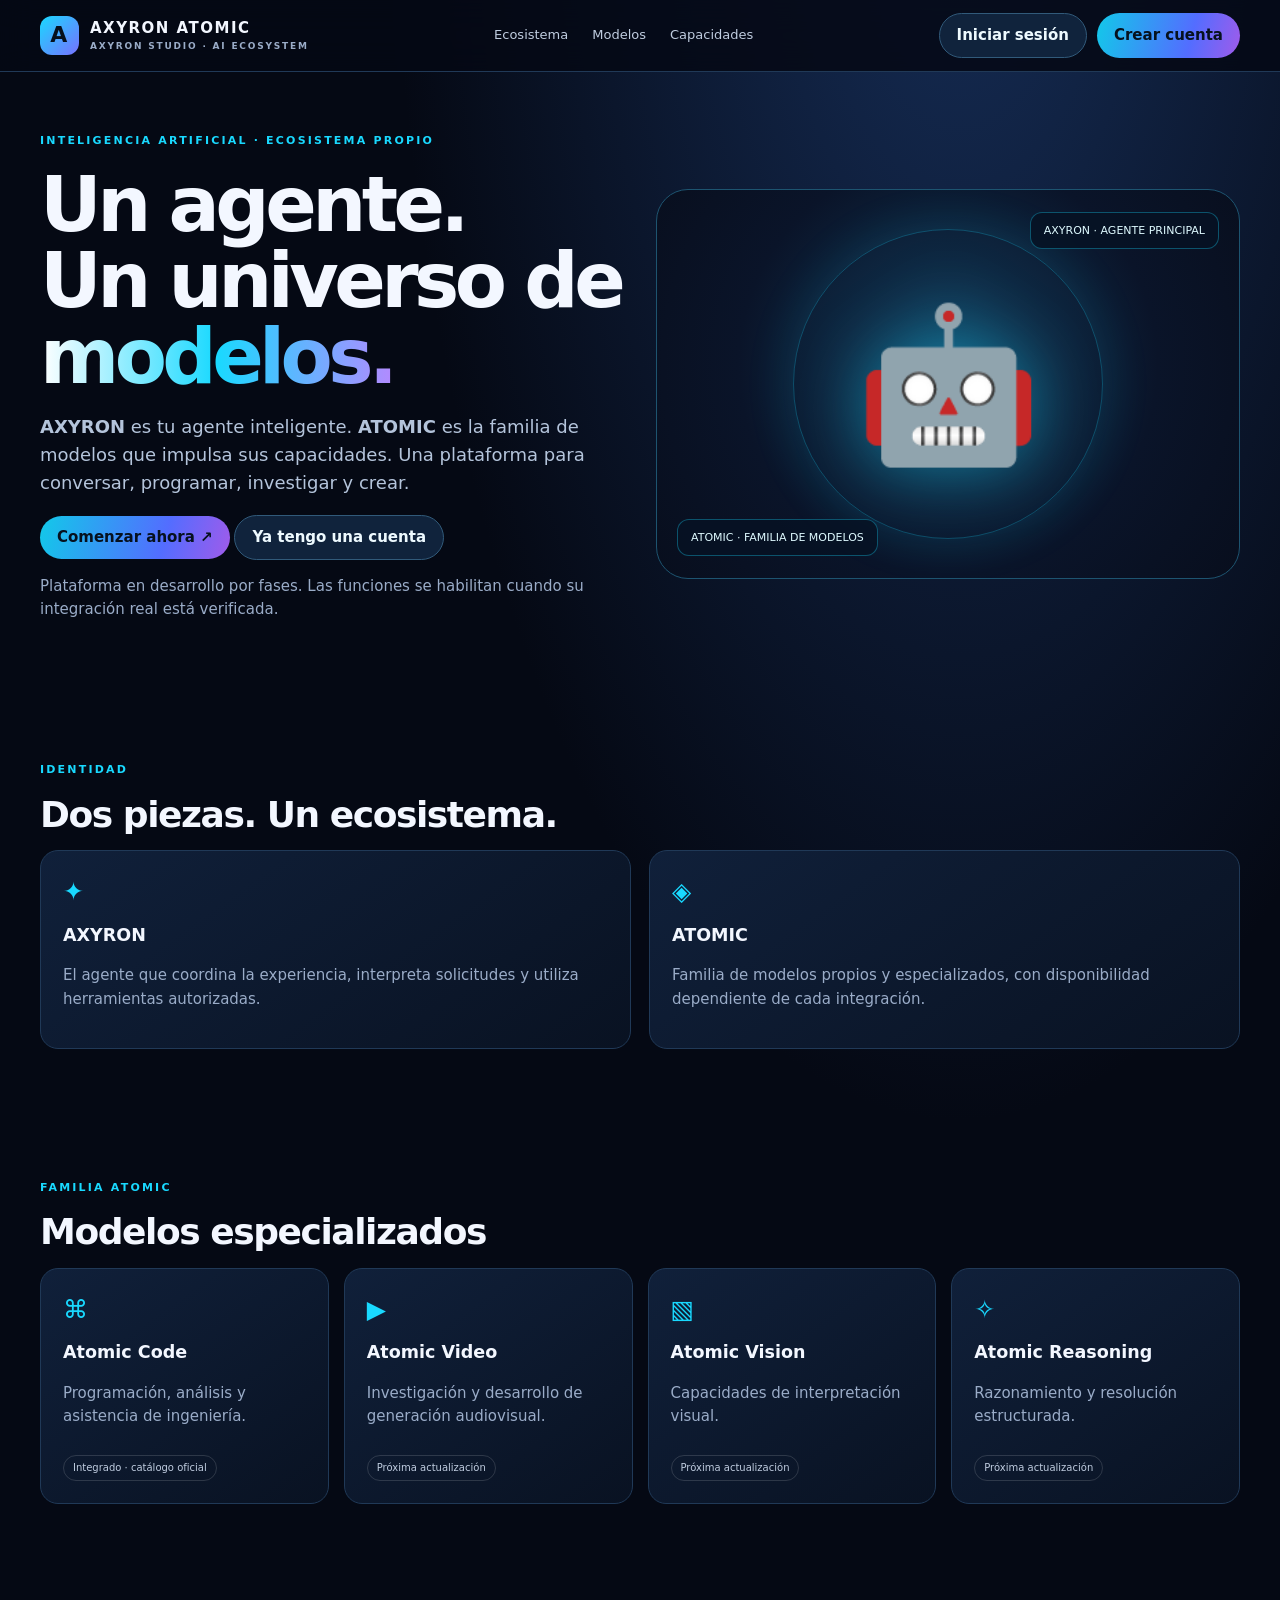
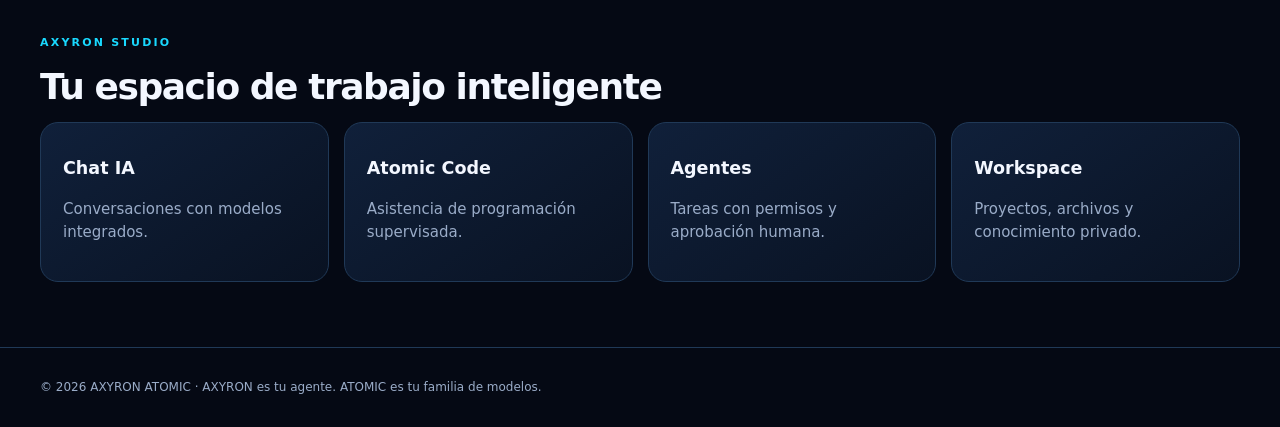
==== commit 95ed55b8: "Connect Atomic Code view and mark unreleased models as coming soon" ====
--- a/frontend/index.html
+++ b/frontend/index.html
@@ -15,7 +15,7 @@
 <main id="public">
 <section class="shell hero"><div><div class="eyebrow">Inteligencia artificial · Ecosistema propio</div><h1>Un agente.<br>Un universo de <span class="gradient">modelos.</span></h1><p class="lead"><b>AXYRON</b> es tu agente inteligente. <b>ATOMIC</b> es la familia de modelos que impulsa sus capacidades. Una plataforma para conversar, programar, investigar y crear.</p><p><button class="btn primary" data-open="register">Comenzar ahora ↗</button> <button class="btn" data-open="login">Ya tengo una cuenta</button></p><p class="muted">Plataforma en desarrollo por fases. Las funciones se habilitan cuando su integración real está verificada.</p></div><div class="heroart"><div class="orbit"></div><div class="robot" aria-label="Emblema visual de Axyron">🤖</div><div class="tag a">AXYRON · AGENTE PRINCIPAL</div><div class="tag b">ATOMIC · FAMILIA DE MODELOS</div></div></section>
 <section class="section" id="ecosistema"><div class="shell"><div class="eyebrow">Identidad</div><h2>Dos piezas. Un ecosistema.</h2><div class="split"><article class="card"><div class="icon">✦</div><h3>AXYRON</h3><p class="muted">El agente que coordina la experiencia, interpreta solicitudes y utiliza herramientas autorizadas.</p></article><article class="card"><div class="icon">◈</div><h3>ATOMIC</h3><p class="muted">Familia de modelos propios y especializados, con disponibilidad dependiente de cada integración.</p></article></div></div></section>
-<section class="section" id="modelos"><div class="shell"><div class="eyebrow">Familia Atomic</div><h2>Modelos especializados</h2><div class="grid"><article class="card"><div class="icon">⌘</div><h3>Atomic Code</h3><p class="muted">Programación, análisis y asistencia de ingeniería.</p><span class="pill">Modelo principal en integración</span></article><article class="card"><div class="icon">▶</div><h3>Atomic Video</h3><p class="muted">Investigación y desarrollo de generación audiovisual.</p><span class="pill">En desarrollo</span></article><article class="card"><div class="icon">▧</div><h3>Atomic Vision</h3><p class="muted">Capacidades de interpretación visual.</p><span class="pill">Integración por verificar</span></article><article class="card"><div class="icon">✧</div><h3>Atomic Reasoning</h3><p class="muted">Razonamiento y resolución estructurada.</p><span class="pill">Familia en evolución</span></article></div></div></section>
+<section class="section" id="modelos"><div class="shell"><div class="eyebrow">Familia Atomic</div><h2>Modelos especializados</h2><div class="grid"><article class="card"><div class="icon">⌘</div><h3>Atomic Code</h3><p class="muted">Programación, análisis y asistencia de ingeniería.</p><span class="pill">Integrado · catálogo oficial</span></article><article class="card"><div class="icon">▶</div><h3>Atomic Video</h3><p class="muted">Investigación y desarrollo de generación audiovisual.</p><span class="pill">Próxima actualización</span></article><article class="card"><div class="icon">▧</div><h3>Atomic Vision</h3><p class="muted">Capacidades de interpretación visual.</p><span class="pill">Próxima actualización</span></article><article class="card"><div class="icon">✧</div><h3>Atomic Reasoning</h3><p class="muted">Razonamiento y resolución estructurada.</p><span class="pill">Próxima actualización</span></article></div></div></section>
 <section class="section" id="capacidades"><div class="shell"><div class="eyebrow">AXYRON STUDIO</div><h2>Tu espacio de trabajo inteligente</h2><div class="grid"><article class="card"><h3>Chat IA</h3><p class="muted">Conversaciones con modelos integrados.</p></article><article class="card"><h3>Atomic Code</h3><p class="muted">Asistencia de programación supervisada.</p></article><article class="card"><h3>Agentes</h3><p class="muted">Tareas con permisos y aprobación humana.</p></article><article class="card"><h3>Workspace</h3><p class="muted">Proyectos, archivos y conocimiento privado.</p></article></div></div></section>
 </main>
 <section class="workspace" id="workspace"><div class="shell appgrid"><aside class="side"><button class="active" data-view="home">⌂ Inicio</button><button data-view="chat">✦ Chat IA</button><button data-view="models">◈ Modelos</button><button data-view="agents">◇ Agentes</button><button data-view="code">⌘ Atomic Code</button><button data-view="video">▶ Atomic Video</button><button data-view="projects">▤ Proyectos</button><button data-view="payments">$ Pagos</button><button data-view="knowledge">▧ Conocimiento</button><button data-view="security">♙ Seguridad</button><button data-view="admin" id="adminNav" class="hidden">⚙ Administración</button><button id="logout">Cerrar sesión</button></aside><div class="mainpanel"><div id="viewContent"><div class="eyebrow">AXYRON STUDIO</div><h2>Tu espacio de trabajo</h2><p class="muted">La sesión se ha validado con el servicio de identidad. Los módulos se conectarán progresivamente a sus APIs autorizadas.</p></div></div></div></section>
@@ -163,7 +163,8 @@
   }catch(error){setup.innerHTML='<div class="notice show">'+escapeHtml(error.message)+'</div>';}finally{button.disabled=false;}});
  }catch(error){status.textContent=error.message;}
 }
-document.querySelectorAll('[data-view]').forEach(b=>b.addEventListener('click',async()=>{document.querySelectorAll('[data-view]').forEach(x=>x.classList.toggle('active',x===b));const v=b.dataset.view;if(v==='home')return renderHome();if(v==='projects')return renderProjects();if(v==='payments')return renderPayments();if(v==='chat')return renderChat();if(v==='agents')return renderAgents();if(v==='models')return renderModels();if(v==='knowledge')return renderKnowledge();if(v==='security')return renderSecuritySettings();if(v==='admin')return renderAdminAccess();const titles={home:'Inicio',chat:'Chat IA',models:'Modelos ATOMIC',agents:'Centro de agentes',code:'ATOMIC CODE',video:'ATOMIC VIDEO',knowledge:'Conocimiento',security:'Seguridad',admin:'Administración'};$('#viewContent').innerHTML='<div class="eyebrow">AXYRON STUDIO</div><h2>'+titles[v]+'</h2><p class="muted">'+(v==='admin'?'El panel administrativo requiere endpoints de administración y autorización RBAC verificada en el servidor. Esta vista no concede privilegios.':'Este módulo está preparado visualmente; su integración se habilitará cuando exista un endpoint real, probado y autorizado. No se muestran datos simulados.')+'</p>';}));
+function renderComingSoon(name,description){const host=$('#viewContent');host.innerHTML='<div class="eyebrow">AXYRON STUDIO · ROADMAP</div><h2>'+escapeHtml(name)+'</h2><article class="card"><span class="pill">Próxima actualización</span><p class="muted" style="margin-top:14px">'+escapeHtml(description)+'</p></article>';}
+document.querySelectorAll('[data-view]').forEach(b=>b.addEventListener('click',async()=>{document.querySelectorAll('[data-view]').forEach(x=>x.classList.toggle('active',x===b));const v=b.dataset.view;if(v==='home')return renderHome();if(v==='projects')return renderProjects();if(v==='payments')return renderPayments();if(v==='chat'||v==='code')return renderChat();if(v==='video')return renderComingSoon('ATOMIC VIDEO','La generación de vídeo todavía está en desarrollo. Estará disponible en una próxima actualización, cuando el modelo y su infraestructura estén integrados y verificados.');if(v==='agents')return renderAgents();if(v==='models')return renderModels();if(v==='knowledge')return renderKnowledge();if(v==='security')return renderSecuritySettings();if(v==='admin')return renderAdminAccess();const titles={home:'Inicio',chat:'Chat IA',models:'Modelos ATOMIC',agents:'Centro de agentes',code:'ATOMIC CODE',video:'ATOMIC VIDEO',knowledge:'Conocimiento',security:'Seguridad',admin:'Administración'};$('#viewContent').innerHTML='<div class="eyebrow">AXYRON STUDIO</div><h2>'+titles[v]+'</h2><p class="muted">'+(v==='admin'?'El panel administrativo requiere endpoints de administración y autorización RBAC verificada en el servidor. Esta vista no concede privilegios.':'Este módulo llegará en una próxima actualización. Solo se habilitará cuando su backend, permisos y pruebas estén integrados y verificados. No se muestran datos simulados.')+'</p>';}));
 $('#logout').addEventListener('click',async()=>{try{await fetch(API+'/auth/logout',{method:'POST',credentials:'same-origin',headers:{'X-CSRF-Token':decodeURIComponent(cookie('axion_csrf'))}})}finally{location.reload()}});
 $('#year').textContent=new Date().getFullYear();
 (async()=>{const q=new URLSearchParams(location.search);if(q.has('mfa_required')){history.replaceState({},'',location.pathname);openAuth('login');showMfaChallenge(null);notice('Google/GitHub requiere el segundo factor.');}else if(q.has('oauth')){history.replaceState({},'',location.pathname);try{const r=await fetch(API+'/auth/me',{credentials:'same-origin'});if(!r.ok)throw Error();const d=await r.json();await loadWorkspace(d.user);}catch(e){openAuth('login');notice('No se pudo validar la sesión de Google o GitHub.');}}else if(q.has('oauth_error')){history.replaceState({},'',location.pathname);openAuth('login');notice('No se pudo completar el acceso con Google o GitHub. Inténtalo de nuevo.');}})();
